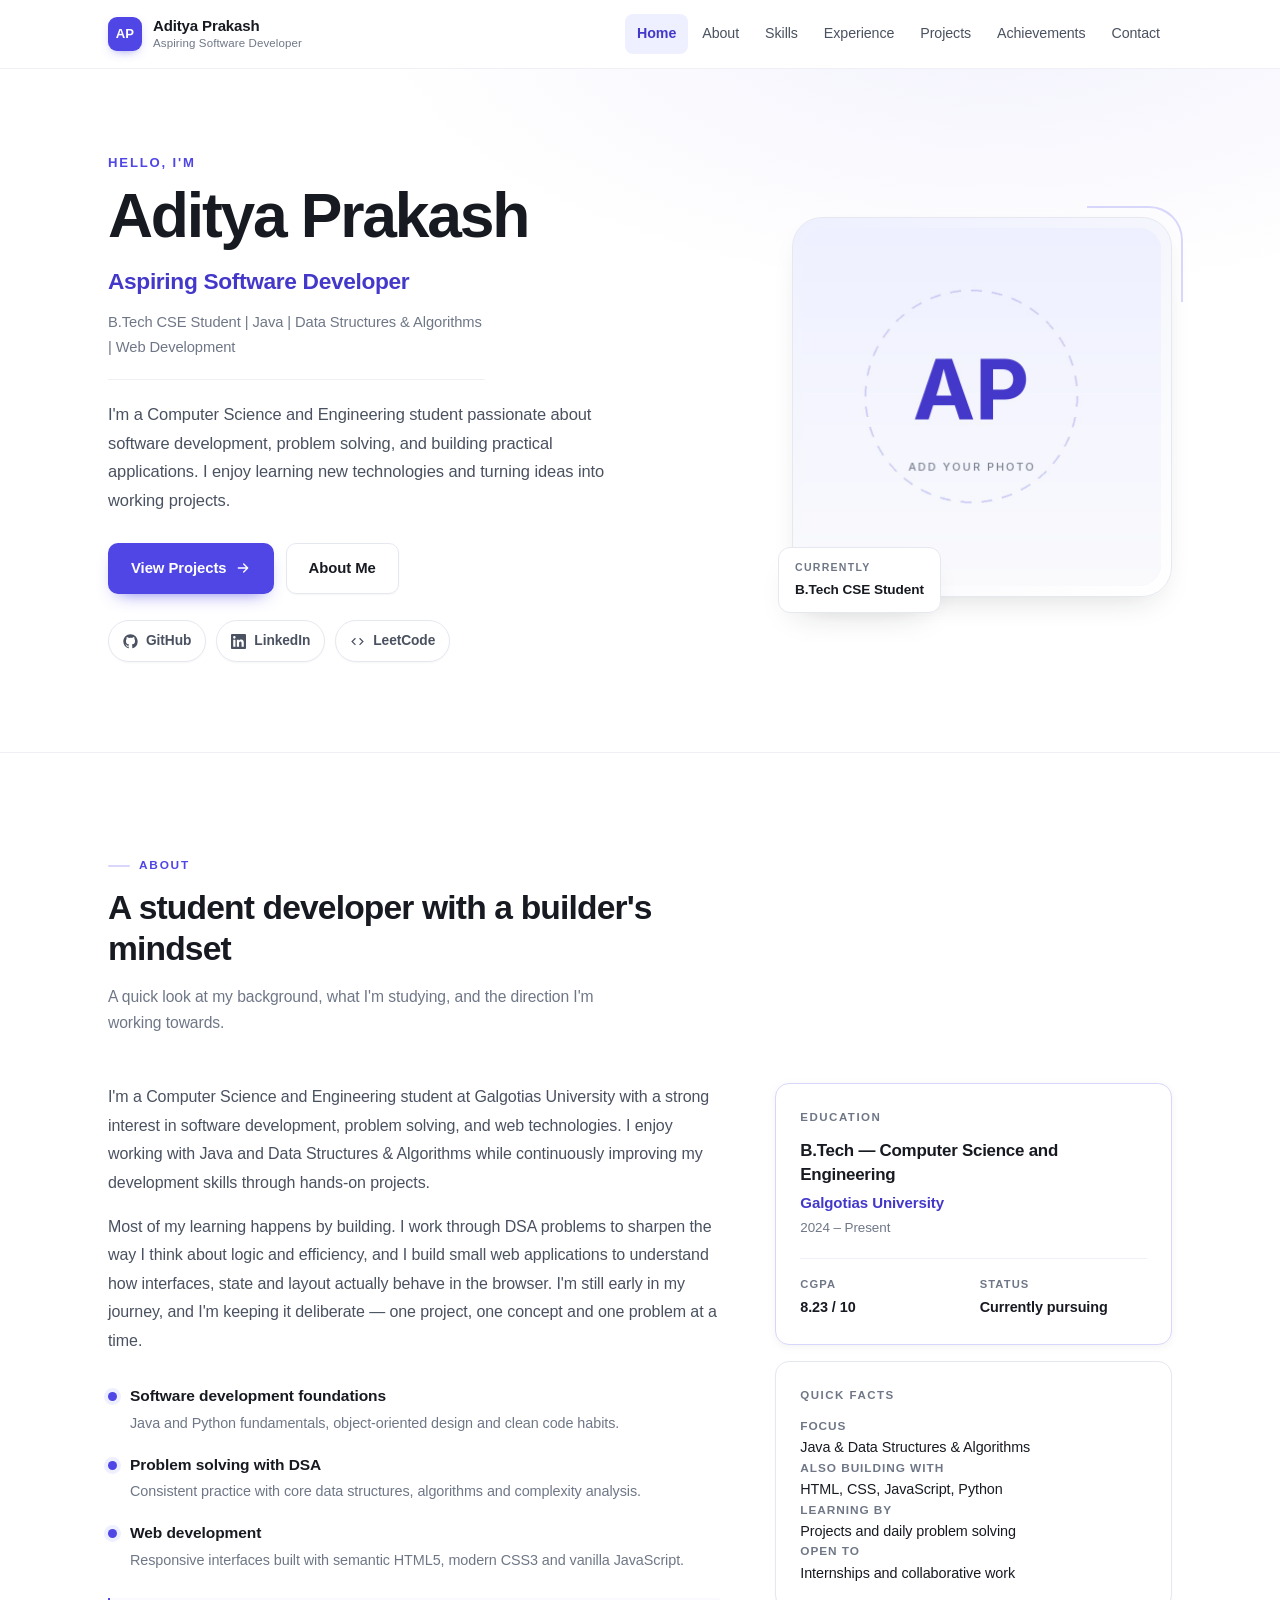
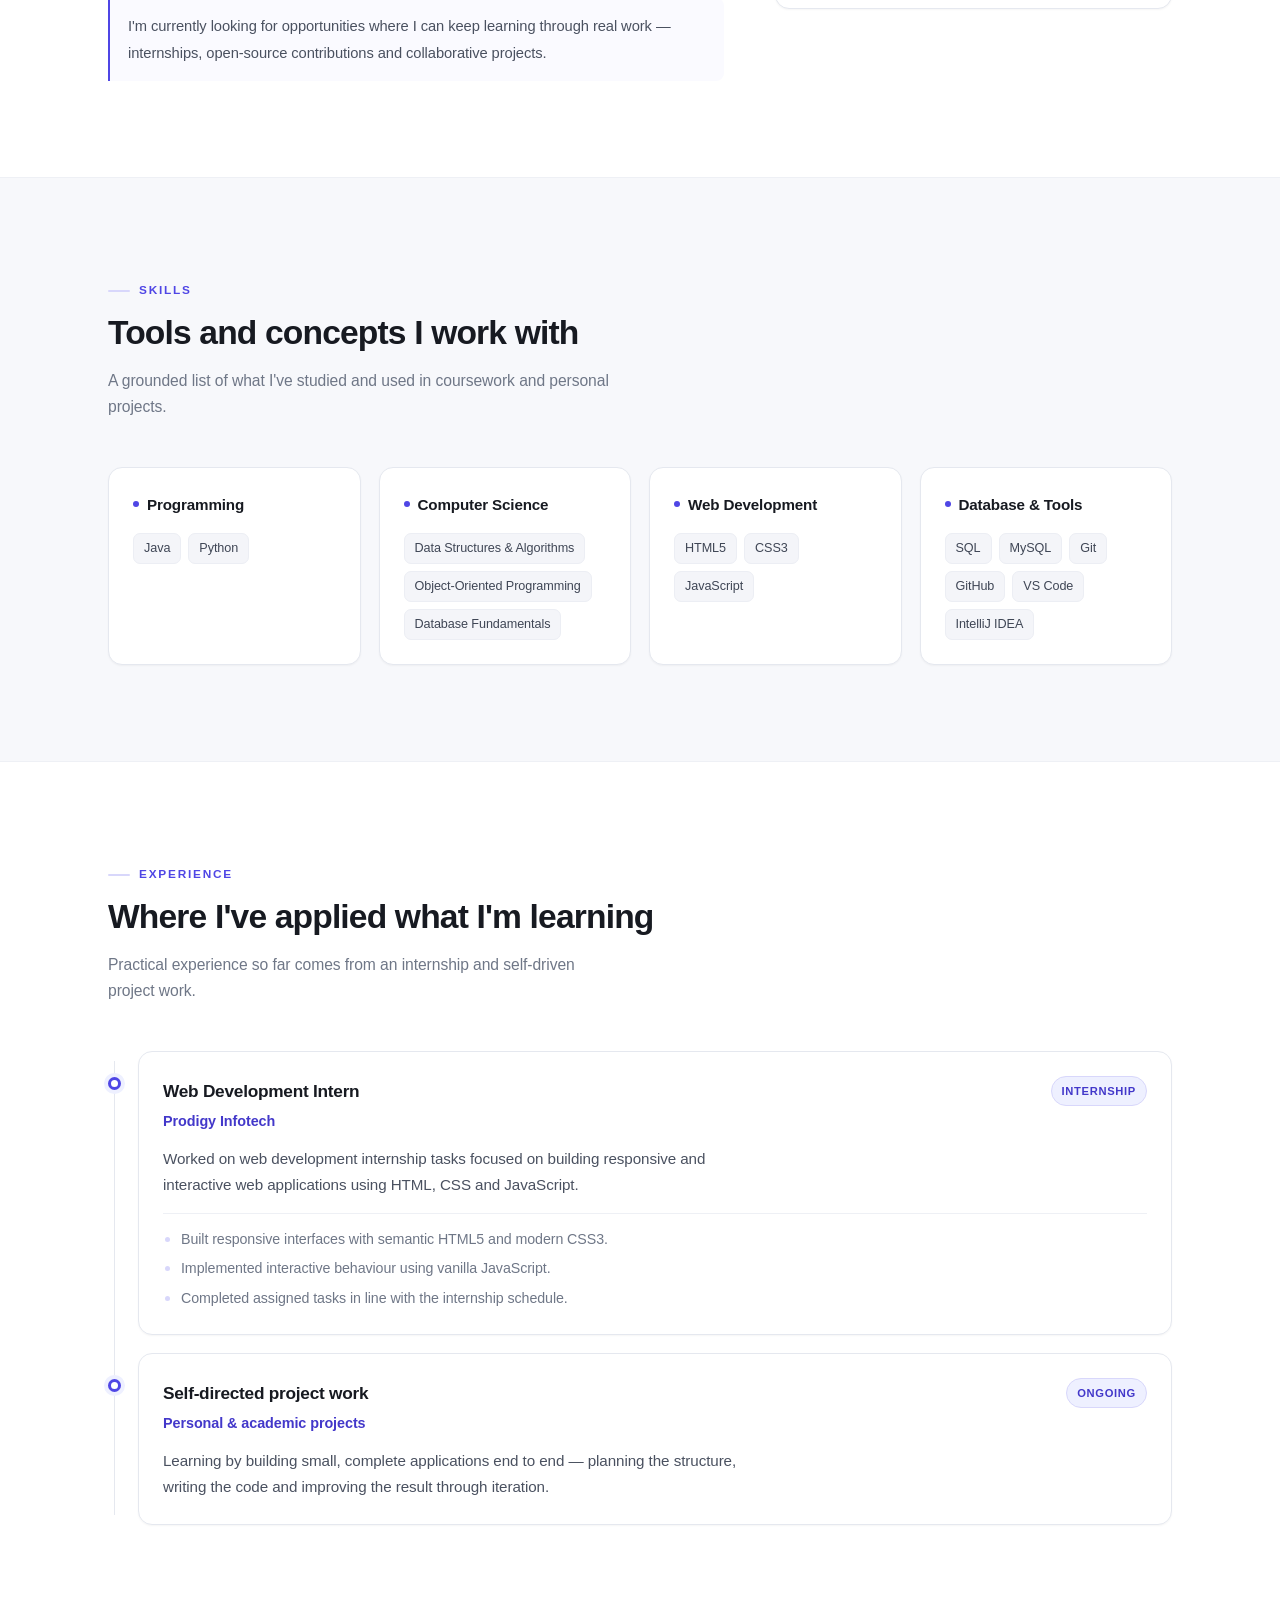
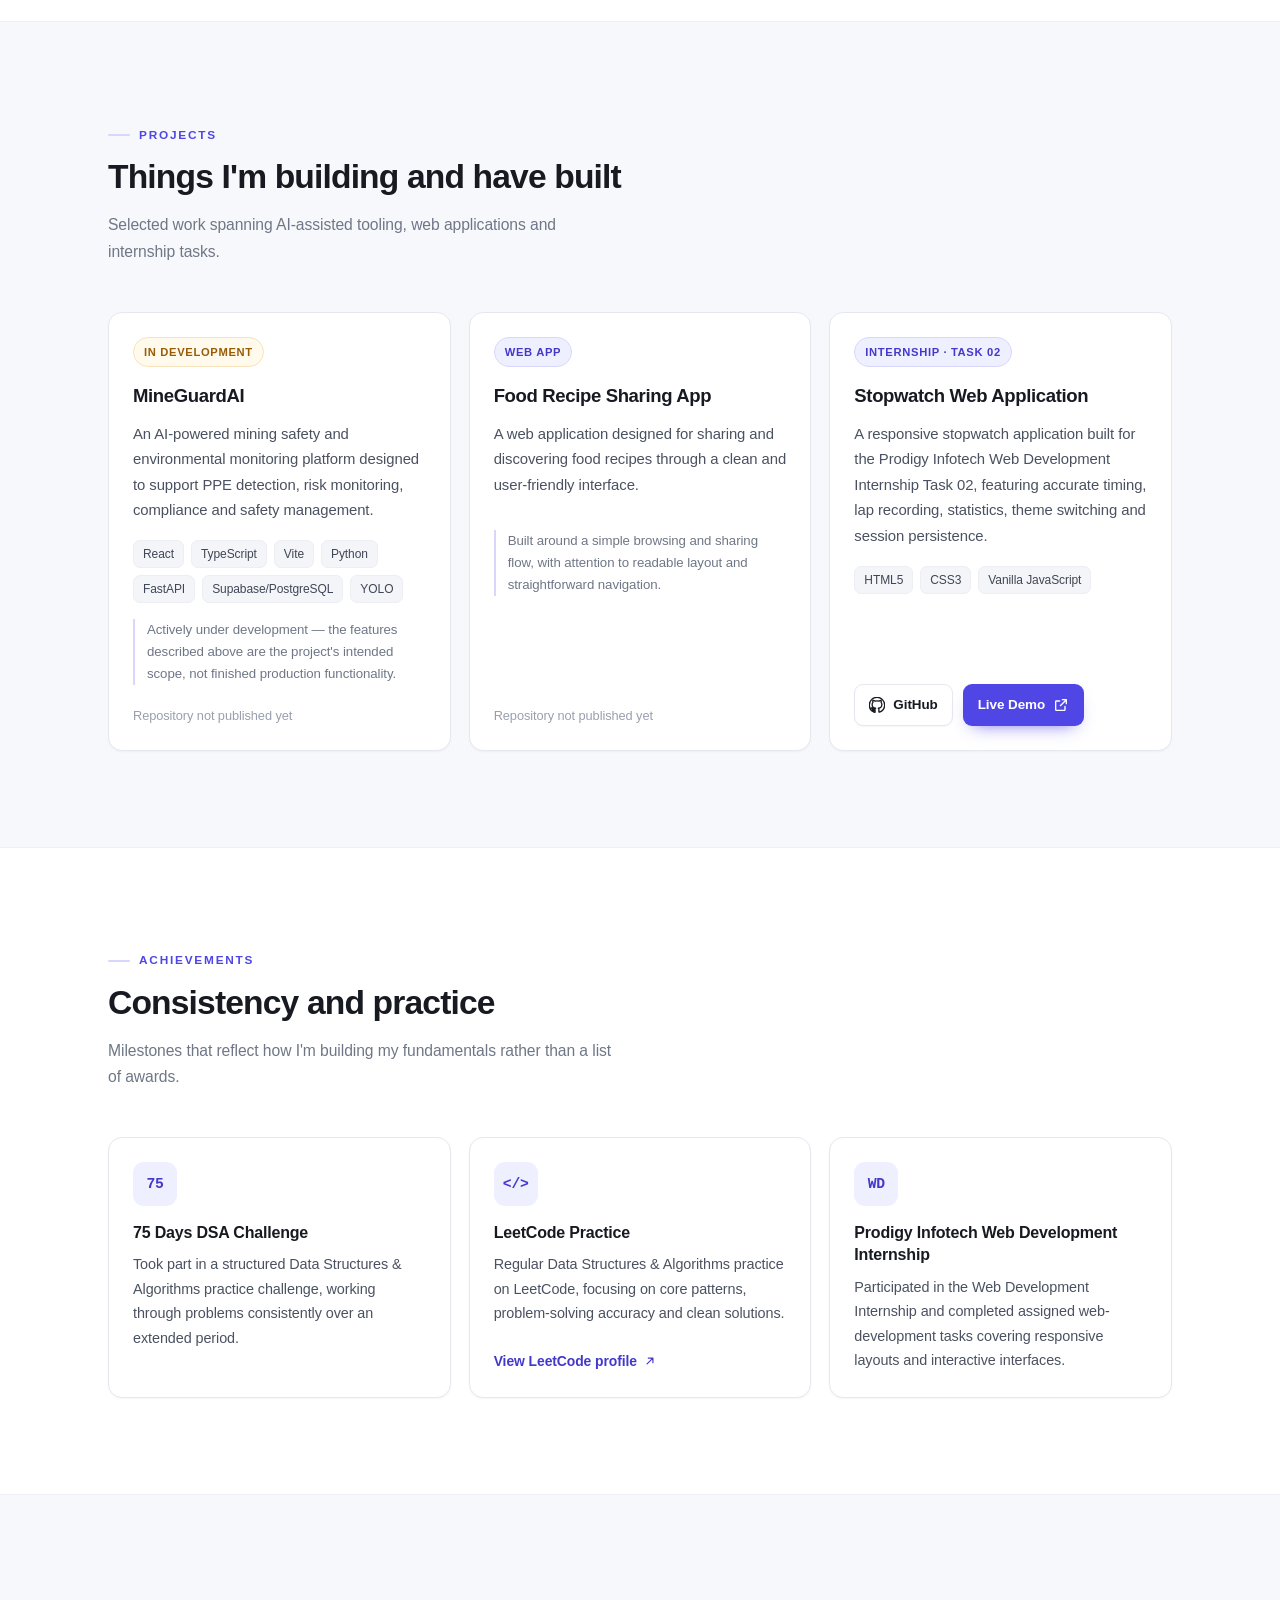
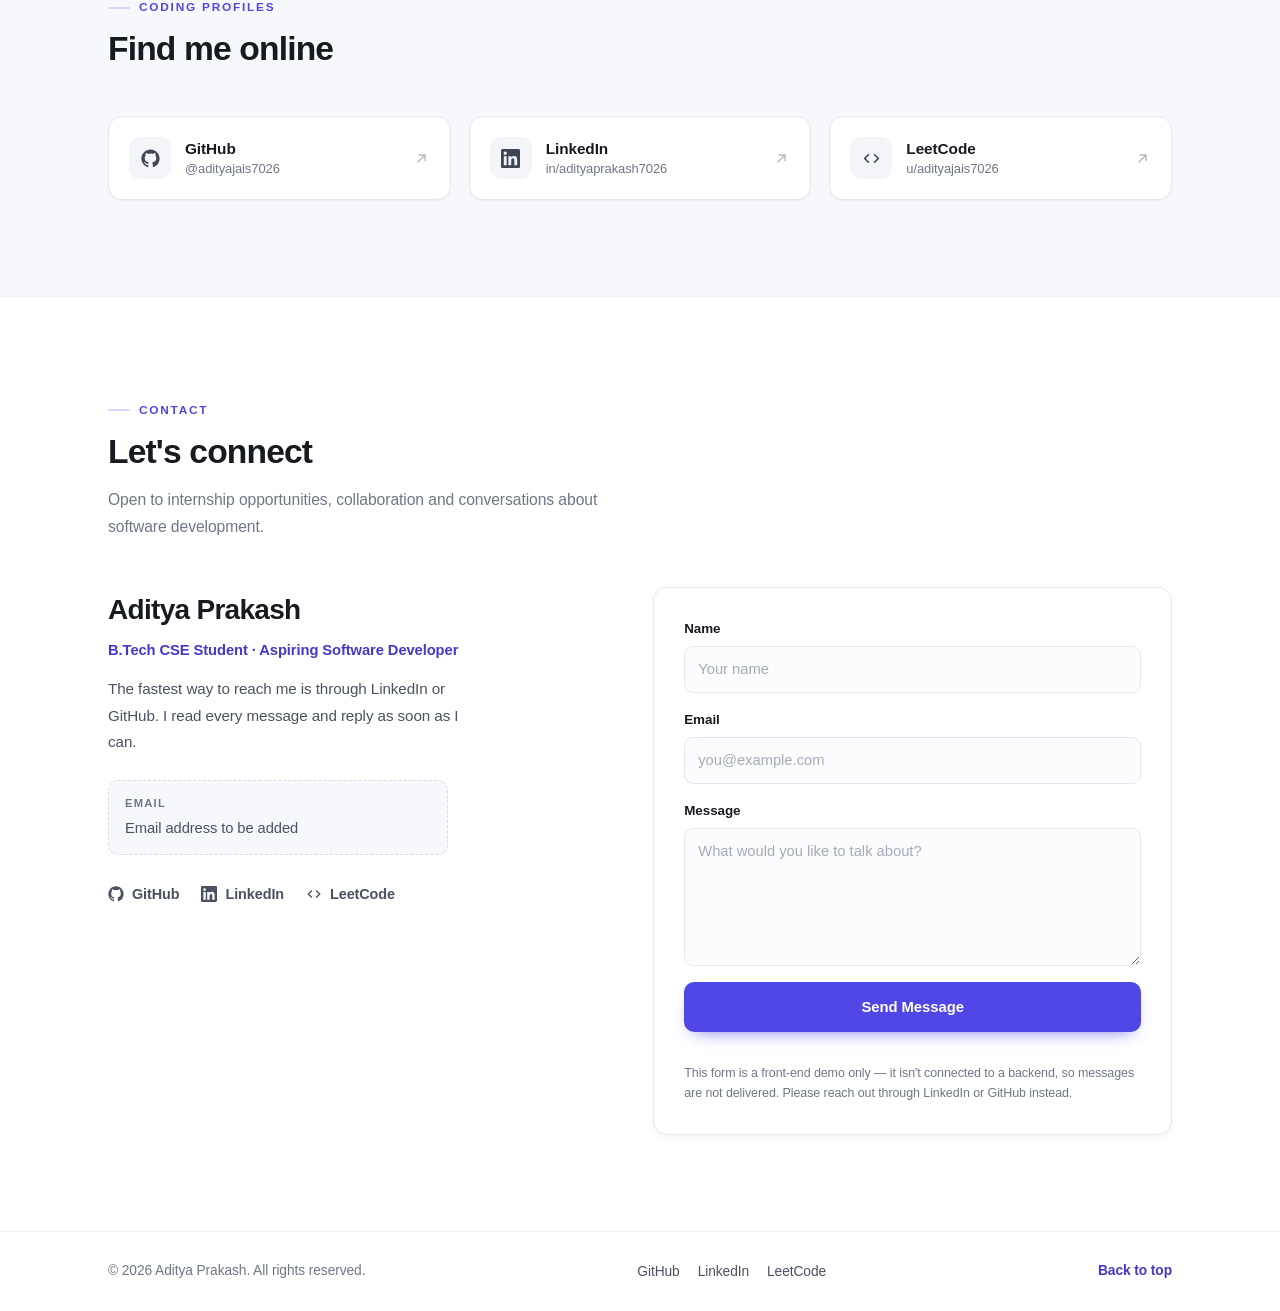
==== index.html @ 7a0d376e "feat: build personal portfolio website Complete Task 04 deliverable: a responsive single-page portfo" ====
<!DOCTYPE html>
<html lang="en">
<head>
  <meta charset="UTF-8" />
  <meta name="viewport" content="width=device-width, initial-scale=1.0" />
  <title>Aditya Prakash | Aspiring Software Developer</title>
  <meta
    name="description"
    content="Personal portfolio of Aditya Prakash, a B.Tech Computer Science student and aspiring software developer focused on Java, DSA, web development and practical software projects."
  />
  <meta name="author" content="Aditya Prakash" />
  <meta name="theme-color" content="#ffffff" />
  <link rel="canonical" href="https://adityajais7026.github.io/PRODIGY_WD_04/" />

  <!-- Open Graph -->
  <meta property="og:type" content="website" />
  <meta property="og:title" content="Aditya Prakash | Aspiring Software Developer" />
  <meta
    property="og:description"
    content="Personal portfolio of Aditya Prakash, a B.Tech Computer Science student and aspiring software developer focused on Java, DSA, web development and practical software projects."
  />
  <meta property="og:url" content="https://adityajais7026.github.io/PRODIGY_WD_04/" />
  <meta property="og:image" content="https://adityajais7026.github.io/PRODIGY_WD_04/assets/profile.jpg" />
  <meta property="og:site_name" content="Aditya Prakash — Portfolio" />
  <meta name="twitter:card" content="summary" />
  <meta name="twitter:title" content="Aditya Prakash | Aspiring Software Developer" />
  <meta
    name="twitter:description"
    content="B.Tech Computer Science student and aspiring software developer focused on Java, DSA and web development."
  />

  <link
    rel="icon"
    href="data:image/svg+xml,%3Csvg xmlns='http://www.w3.org/2000/svg' viewBox='0 0 64 64'%3E%3Crect width='64' height='64' rx='14' fill='%234f46e5'/%3E%3Ctext x='32' y='43' font-family='Helvetica,Arial,sans-serif' font-size='28' font-weight='700' fill='%23ffffff' text-anchor='middle'%3EAP%3C/text%3E%3C/svg%3E"
  />
  <link rel="stylesheet" href="style.css" />
</head>
<body>
  <a class="skip-link" href="#main">Skip to main content</a>

  <header class="site-header" id="site-header">
    <div class="container nav-wrap">
      <a class="brand" href="#home" aria-label="Aditya Prakash — home">
        <span class="brand-mark" aria-hidden="true">AP</span>
        <span class="brand-text">
          <span class="brand-name">Aditya Prakash</span>
          <span class="brand-role">Aspiring Software Developer</span>
        </span>
      </a>

      <button
        class="nav-toggle"
        id="nav-toggle"
        type="button"
        aria-expanded="false"
        aria-controls="primary-navigation"
        aria-label="Open navigation menu"
      >
        <span class="nav-toggle-bars" aria-hidden="true">
          <span></span>
          <span></span>
          <span></span>
        </span>
      </button>

      <nav class="nav" id="primary-navigation" aria-label="Primary">
        <ul class="nav-list">
          <li><a class="nav-link" href="#home">Home</a></li>
          <li><a class="nav-link" href="#about">About</a></li>
          <li><a class="nav-link" href="#skills">Skills</a></li>
          <li><a class="nav-link" href="#experience">Experience</a></li>
          <li><a class="nav-link" href="#projects">Projects</a></li>
          <li><a class="nav-link" href="#achievements">Achievements</a></li>
          <li><a class="nav-link" href="#contact">Contact</a></li>
        </ul>
      </nav>
    </div>
  </header>

  <main id="main" tabindex="-1">
    <!-- ============================ HERO ============================ -->
    <section class="hero" id="home" aria-labelledby="hero-title">
      <div class="container hero-grid">
        <div class="hero-content">
          <p class="eyebrow">Hello, I'm</p>
          <h1 id="hero-title" class="hero-name">Aditya Prakash</h1>
          <p class="hero-headline">Aspiring Software Developer</p>
          <p class="hero-meta">B.Tech CSE Student | Java | Data Structures &amp; Algorithms | Web Development</p>
          <p class="hero-intro">
            I'm a Computer Science and Engineering student passionate about software development,
            problem solving, and building practical applications. I enjoy learning new technologies
            and turning ideas into working projects.
          </p>

          <div class="hero-actions">
            <a class="btn btn-primary" href="#projects">
              View Projects
              <svg class="btn-icon" viewBox="0 0 24 24" aria-hidden="true" focusable="false">
                <path d="M5 12h14M13 6l6 6-6 6" />
              </svg>
            </a>
            <a class="btn btn-ghost" href="#about">About Me</a>
          </div>

          <ul class="social-pills" aria-label="Coding profiles">
            <li>
              <a
                class="social-pill"
                href="https://github.com/adityajais7026"
                target="_blank"
                rel="noopener noreferrer"
              >
                <svg viewBox="0 0 24 24" aria-hidden="true" focusable="false">
                  <path
                    d="M12 .5C5.73.5.5 5.73.5 12c0 5.08 3.29 9.39 7.86 10.91.58.11.79-.25.79-.55v-2.17c-3.2.7-3.88-1.54-3.88-1.54-.52-1.33-1.28-1.68-1.28-1.68-1.05-.72.08-.7.08-.7 1.16.08 1.77 1.19 1.77 1.19 1.03 1.77 2.7 1.26 3.36.96.1-.75.4-1.26.73-1.55-2.55-.29-5.23-1.28-5.23-5.7 0-1.26.45-2.29 1.19-3.1-.12-.29-.52-1.46.11-3.05 0 0 .96-.31 3.14 1.18a10.9 10.9 0 0 1 2.86-.38c.97 0 1.95.13 2.86.38 2.18-1.49 3.14-1.18 3.14-1.18.63 1.59.23 2.76.11 3.05.74.81 1.19 1.84 1.19 3.1 0 4.43-2.69 5.41-5.25 5.69.41.36.78 1.06.78 2.14v3.17c0 .3.21.67.8.55A11.51 11.51 0 0 0 23.5 12C23.5 5.73 18.27.5 12 .5z"
                  />
                </svg>
                <span>GitHub</span>
              </a>
            </li>
            <li>
              <a
                class="social-pill"
                href="https://www.linkedin.com/in/adityaprakash7026/"
                target="_blank"
                rel="noopener noreferrer"
              >
                <svg viewBox="0 0 24 24" aria-hidden="true" focusable="false">
                  <path
                    d="M20.45 20.45h-3.56v-5.57c0-1.33-.02-3.04-1.85-3.04-1.85 0-2.13 1.45-2.13 2.94v5.67H9.35V9h3.42v1.56h.05c.48-.9 1.64-1.85 3.37-1.85 3.6 0 4.27 2.37 4.27 5.45v6.29ZM5.34 7.43a2.06 2.06 0 1 1 0-4.12 2.06 2.06 0 0 1 0 4.12ZM7.12 20.45H3.55V9h3.57v11.45ZM22.22 0H1.77C.79 0 0 .77 0 1.72v20.56C0 23.23.79 24 1.77 24h20.45c.98 0 1.78-.77 1.78-1.72V1.72C24 .77 23.2 0 22.22 0Z"
                  />
                </svg>
                <span>LinkedIn</span>
              </a>
            </li>
            <li>
              <a
                class="social-pill"
                href="https://leetcode.com/u/adityajais7026/"
                target="_blank"
                rel="noopener noreferrer"
              >
                <svg viewBox="0 0 24 24" aria-hidden="true" focusable="false">
                  <path d="M9.4 16.6 4.8 12l4.6-4.6L8 6l-6 6 6 6 1.4-1.4Zm5.2 0 4.6-4.6-4.6-4.6L16 6l6 6-6 6-1.4-1.4Z" />
                </svg>
                <span>LeetCode</span>
              </a>
            </li>
          </ul>
        </div>

        <div class="hero-visual">
          <div class="portrait-frame">
            <div class="portrait">
              <img
                src="assets/profile.jpg"
                alt="Portrait of Aditya Prakash"
                width="560"
                height="560"
                fetchpriority="high"
              />
              <div class="portrait-fallback" aria-hidden="true">AP</div>
            </div>
          </div>
          <div class="hero-badge">
            <span class="hero-badge-label">Currently</span>
            <span class="hero-badge-value">B.Tech CSE Student</span>
          </div>
        </div>
      </div>
    </section>

    <!-- ============================ ABOUT ============================ -->
    <section class="section" id="about" aria-labelledby="about-title">
      <div class="container">
        <div class="section-head" data-reveal>
          <p class="section-label">About</p>
          <h2 class="section-title" id="about-title">A student developer with a builder's mindset</h2>
          <p class="section-lead">
            A quick look at my background, what I'm studying, and the direction I'm working towards.
          </p>
        </div>

        <div class="about-grid">
          <div class="about-copy" data-reveal>
            <p>
              I'm a Computer Science and Engineering student at Galgotias University with a strong
              interest in software development, problem solving, and web technologies. I enjoy working
              with Java and Data Structures &amp; Algorithms while continuously improving my development
              skills through hands-on projects.
            </p>
            <p>
              Most of my learning happens by building. I work through DSA problems to sharpen the way I
              think about logic and efficiency, and I build small web applications to understand how
              interfaces, state and layout actually behave in the browser. I'm still early in my
              journey, and I'm keeping it deliberate — one project, one concept and one problem at a time.
            </p>

            <ul class="about-points">
              <li>
                <span class="point-dot" aria-hidden="true"></span>
                <div>
                  <h3>Software development foundations</h3>
                  <p>Java and Python fundamentals, object-oriented design and clean code habits.</p>
                </div>
              </li>
              <li>
                <span class="point-dot" aria-hidden="true"></span>
                <div>
                  <h3>Problem solving with DSA</h3>
                  <p>Consistent practice with core data structures, algorithms and complexity analysis.</p>
                </div>
              </li>
              <li>
                <span class="point-dot" aria-hidden="true"></span>
                <div>
                  <h3>Web development</h3>
                  <p>Responsive interfaces built with semantic HTML5, modern CSS3 and vanilla JavaScript.</p>
                </div>
              </li>
            </ul>

            <p class="about-note">
              I'm currently looking for opportunities where I can keep learning through real work — internships,
              open-source contributions and collaborative projects.
            </p>
          </div>

          <aside class="about-side" data-reveal aria-label="Education and quick facts">
            <div class="card education-card">
              <p class="card-label">Education</p>
              <h3 class="card-title">B.Tech — Computer Science and Engineering</h3>
              <p class="edu-school">Galgotias University</p>
              <p class="edu-dates">2024 – Present</p>
              <div class="edu-meta">
                <div>
                  <span class="meta-label">CGPA</span>
                  <span class="meta-value">8.23 / 10</span>
                </div>
                <div>
                  <span class="meta-label">Status</span>
                  <span class="meta-value">Currently pursuing</span>
                </div>
              </div>
            </div>

            <div class="card facts-card">
              <p class="card-label">Quick facts</p>
              <dl class="facts">
                <div>
                  <dt>Focus</dt>
                  <dd>Java &amp; Data Structures &amp; Algorithms</dd>
                </div>
                <div>
                  <dt>Also building with</dt>
                  <dd>HTML, CSS, JavaScript, Python</dd>
                </div>
                <div>
                  <dt>Learning by</dt>
                  <dd>Projects and daily problem solving</dd>
                </div>
                <div>
                  <dt>Open to</dt>
                  <dd>Internships and collaborative work</dd>
                </div>
              </dl>
            </div>
          </aside>
        </div>
      </div>
    </section>

    <!-- ============================ SKILLS ============================ -->
    <section class="section section-alt" id="skills" aria-labelledby="skills-title">
      <div class="container">
        <div class="section-head" data-reveal>
          <p class="section-label">Skills</p>
          <h2 class="section-title" id="skills-title">Tools and concepts I work with</h2>
          <p class="section-lead">
            A grounded list of what I've studied and used in coursework and personal projects.
          </p>
        </div>

        <div class="grid grid-4">
          <article class="card skill-card" data-reveal>
            <h3 class="skill-title">Programming</h3>
            <ul class="chip-list">
              <li class="chip">Java</li>
              <li class="chip">Python</li>
            </ul>
          </article>

          <article class="card skill-card" data-reveal>
            <h3 class="skill-title">Computer Science</h3>
            <ul class="chip-list">
              <li class="chip">Data Structures &amp; Algorithms</li>
              <li class="chip">Object-Oriented Programming</li>
              <li class="chip">Database Fundamentals</li>
            </ul>
          </article>

          <article class="card skill-card" data-reveal>
            <h3 class="skill-title">Web Development</h3>
            <ul class="chip-list">
              <li class="chip">HTML5</li>
              <li class="chip">CSS3</li>
              <li class="chip">JavaScript</li>
            </ul>
          </article>

          <article class="card skill-card" data-reveal>
            <h3 class="skill-title">Database &amp; Tools</h3>
            <ul class="chip-list">
              <li class="chip">SQL</li>
              <li class="chip">MySQL</li>
              <li class="chip">Git</li>
              <li class="chip">GitHub</li>
              <li class="chip">VS Code</li>
              <li class="chip">IntelliJ IDEA</li>
            </ul>
          </article>
        </div>
      </div>
    </section>

    <!-- ============================ EXPERIENCE ============================ -->
    <section class="section" id="experience" aria-labelledby="experience-title">
      <div class="container">
        <div class="section-head" data-reveal>
          <p class="section-label">Experience</p>
          <h2 class="section-title" id="experience-title">Where I've applied what I'm learning</h2>
          <p class="section-lead">
            Practical experience so far comes from an internship and self-driven project work.
          </p>
        </div>

        <ol class="timeline">
          <li class="timeline-item" data-reveal>
            <span class="timeline-marker" aria-hidden="true"></span>
            <div class="card timeline-card">
              <div class="timeline-top">
                <h3 class="timeline-role">Web Development Intern</h3>
                <span class="pill pill-soft">Internship</span>
              </div>
              <p class="timeline-org">Prodigy Infotech</p>
              <p class="timeline-desc">
                Worked on web development internship tasks focused on building responsive and
                interactive web applications using HTML, CSS and JavaScript.
              </p>
              <ul class="timeline-list">
                <li>Built responsive interfaces with semantic HTML5 and modern CSS3.</li>
                <li>Implemented interactive behaviour using vanilla JavaScript.</li>
                <li>Completed assigned tasks in line with the internship schedule.</li>
              </ul>
            </div>
          </li>

          <li class="timeline-item" data-reveal>
            <span class="timeline-marker" aria-hidden="true"></span>
            <div class="card timeline-card">
              <div class="timeline-top">
                <h3 class="timeline-role">Self-directed project work</h3>
                <span class="pill pill-soft">Ongoing</span>
              </div>
              <p class="timeline-org">Personal &amp; academic projects</p>
              <p class="timeline-desc">
                Learning by building small, complete applications end to end — planning the structure,
                writing the code and improving the result through iteration.
              </p>
            </div>
          </li>
        </ol>
      </div>
    </section>

    <!-- ============================ PROJECTS ============================ -->
    <section class="section section-alt" id="projects" aria-labelledby="projects-title">
      <div class="container">
        <div class="section-head" data-reveal>
          <p class="section-label">Projects</p>
          <h2 class="section-title" id="projects-title">Things I'm building and have built</h2>
          <p class="section-lead">
            Selected work spanning AI-assisted tooling, web applications and internship tasks.
          </p>
        </div>

        <div class="grid grid-3 project-grid">
          <article class="card project-card" data-reveal>
            <div class="project-top">
              <span class="pill pill-status">In development</span>
            </div>
            <h3 class="project-title">MineGuardAI</h3>
            <p class="project-desc">
              An AI-powered mining safety and environmental monitoring platform designed to support
              PPE detection, risk monitoring, compliance and safety management.
            </p>
            <ul class="chip-list chip-list-sm" aria-label="Technologies">
              <li class="chip">React</li>
              <li class="chip">TypeScript</li>
              <li class="chip">Vite</li>
              <li class="chip">Python</li>
              <li class="chip">FastAPI</li>
              <li class="chip">Supabase/PostgreSQL</li>
              <li class="chip">YOLO</li>
            </ul>
            <p class="project-note">
              Actively under development — the features described above are the project's intended
              scope, not finished production functionality.
            </p>
            <div class="project-actions">
              <span class="link-muted">Repository not published yet</span>
            </div>
          </article>

          <article class="card project-card" data-reveal>
            <div class="project-top">
              <span class="pill pill-soft">Web app</span>
            </div>
            <h3 class="project-title">Food Recipe Sharing App</h3>
            <p class="project-desc">
              A web application designed for sharing and discovering food recipes through a clean and
              user-friendly interface.
            </p>
            <p class="project-note">
              Built around a simple browsing and sharing flow, with attention to readable layout and
              straightforward navigation.
            </p>
            <div class="project-actions">
              <span class="link-muted">Repository not published yet</span>
            </div>
          </article>

          <article class="card project-card" data-reveal>
            <div class="project-top">
              <span class="pill pill-soft">Internship · Task 02</span>
            </div>
            <h3 class="project-title">Stopwatch Web Application</h3>
            <p class="project-desc">
              A responsive stopwatch application built for the Prodigy Infotech Web Development
              Internship Task 02, featuring accurate timing, lap recording, statistics, theme
              switching and session persistence.
            </p>
            <ul class="chip-list chip-list-sm" aria-label="Technologies">
              <li class="chip">HTML5</li>
              <li class="chip">CSS3</li>
              <li class="chip">Vanilla JavaScript</li>
            </ul>
            <div class="project-actions">
              <a
                class="btn btn-small btn-ghost"
                href="https://github.com/adityajais7026/PRODIGY_WD_02"
                target="_blank"
                rel="noopener noreferrer"
              >
                <svg viewBox="0 0 24 24" aria-hidden="true" focusable="false">
                  <path
                    d="M12 .5C5.73.5.5 5.73.5 12c0 5.08 3.29 9.39 7.86 10.91.58.11.79-.25.79-.55v-2.17c-3.2.7-3.88-1.54-3.88-1.54-.52-1.33-1.28-1.68-1.28-1.68-1.05-.72.08-.7.08-.7 1.16.08 1.77 1.19 1.77 1.19 1.03 1.77 2.7 1.26 3.36.96.1-.75.4-1.26.73-1.55-2.55-.29-5.23-1.28-5.23-5.7 0-1.26.45-2.29 1.19-3.1-.12-.29-.52-1.46.11-3.05 0 0 .96-.31 3.14 1.18a10.9 10.9 0 0 1 2.86-.38c.97 0 1.95.13 2.86.38 2.18-1.49 3.14-1.18 3.14-1.18.63 1.59.23 2.76.11 3.05.74.81 1.19 1.84 1.19 3.1 0 4.43-2.69 5.41-5.25 5.69.41.36.78 1.06.78 2.14v3.17c0 .3.21.67.8.55A11.51 11.51 0 0 0 23.5 12C23.5 5.73 18.27.5 12 .5z"
                  />
                </svg>
                GitHub
              </a>
              <a
                class="btn btn-small btn-primary"
                href="https://adityajais7026.github.io/PRODIGY_WD_02/"
                target="_blank"
                rel="noopener noreferrer"
              >
                Live Demo
                <svg class="btn-icon" viewBox="0 0 24 24" aria-hidden="true" focusable="false">
                  <path d="M14 4h6v6M20 4l-9 9M18 14v5a1 1 0 0 1-1 1H5a1 1 0 0 1-1-1V7a1 1 0 0 1 1-1h5" />
                </svg>
              </a>
            </div>
          </article>
        </div>
      </div>
    </section>

    <!-- ============================ ACHIEVEMENTS ============================ -->
    <section class="section" id="achievements" aria-labelledby="achievements-title">
      <div class="container">
        <div class="section-head" data-reveal>
          <p class="section-label">Achievements</p>
          <h2 class="section-title" id="achievements-title">Consistency and practice</h2>
          <p class="section-lead">
            Milestones that reflect how I'm building my fundamentals rather than a list of awards.
          </p>
        </div>

        <div class="grid grid-3">
          <article class="card achievement-card" data-reveal>
            <span class="achievement-mark" aria-hidden="true">75</span>
            <h3 class="achievement-title">75 Days DSA Challenge</h3>
            <p class="achievement-desc">
              Took part in a structured Data Structures &amp; Algorithms practice challenge, working
              through problems consistently over an extended period.
            </p>
          </article>

          <article class="card achievement-card" data-reveal>
            <span class="achievement-mark" aria-hidden="true">&lt;/&gt;</span>
            <h3 class="achievement-title">LeetCode Practice</h3>
            <p class="achievement-desc">
              Regular Data Structures &amp; Algorithms practice on LeetCode, focusing on core patterns,
              problem-solving accuracy and clean solutions.
            </p>
            <a
              class="text-link"
              href="https://leetcode.com/u/adityajais7026/"
              target="_blank"
              rel="noopener noreferrer"
            >
              View LeetCode profile
              <svg viewBox="0 0 24 24" aria-hidden="true" focusable="false">
                <path d="M7 17 17 7M9 7h8v8" />
              </svg>
            </a>
          </article>

          <article class="card achievement-card" data-reveal>
            <span class="achievement-mark" aria-hidden="true">WD</span>
            <h3 class="achievement-title">Prodigy Infotech Web Development Internship</h3>
            <p class="achievement-desc">
              Participated in the Web Development Internship and completed assigned web-development
              tasks covering responsive layouts and interactive interfaces.
            </p>
          </article>
        </div>
      </div>
    </section>

    <!-- ============================ CODING PROFILES ============================ -->
    <section class="section section-alt" id="profiles" aria-labelledby="profiles-title">
      <div class="container">
        <div class="section-head" data-reveal>
          <p class="section-label">Coding profiles</p>
          <h2 class="section-title" id="profiles-title">Find me online</h2>
        </div>

        <div class="grid grid-3">
          <a
            class="card profile-card"
            href="https://github.com/adityajais7026"
            target="_blank"
            rel="noopener noreferrer"
            data-reveal
          >
            <span class="profile-icon" aria-hidden="true">
              <svg viewBox="0 0 24 24" focusable="false">
                <path
                  d="M12 .5C5.73.5.5 5.73.5 12c0 5.08 3.29 9.39 7.86 10.91.58.11.79-.25.79-.55v-2.17c-3.2.7-3.88-1.54-3.88-1.54-.52-1.33-1.28-1.68-1.28-1.68-1.05-.72.08-.7.08-.7 1.16.08 1.77 1.19 1.77 1.19 1.03 1.77 2.7 1.26 3.36.96.1-.75.4-1.26.73-1.55-2.55-.29-5.23-1.28-5.23-5.7 0-1.26.45-2.29 1.19-3.1-.12-.29-.52-1.46.11-3.05 0 0 .96-.31 3.14 1.18a10.9 10.9 0 0 1 2.86-.38c.97 0 1.95.13 2.86.38 2.18-1.49 3.14-1.18 3.14-1.18.63 1.59.23 2.76.11 3.05.74.81 1.19 1.84 1.19 3.1 0 4.43-2.69 5.41-5.25 5.69.41.36.78 1.06.78 2.14v3.17c0 .3.21.67.8.55A11.51 11.51 0 0 0 23.5 12C23.5 5.73 18.27.5 12 .5z"
                />
              </svg>
            </span>
            <span class="profile-body">
              <span class="profile-name">GitHub</span>
              <span class="profile-handle">@adityajais7026</span>
            </span>
            <svg class="profile-arrow" viewBox="0 0 24 24" aria-hidden="true" focusable="false">
              <path d="M7 17 17 7M9 7h8v8" />
            </svg>
          </a>

          <a
            class="card profile-card"
            href="https://www.linkedin.com/in/adityaprakash7026/"
            target="_blank"
            rel="noopener noreferrer"
            data-reveal
          >
            <span class="profile-icon" aria-hidden="true">
              <svg viewBox="0 0 24 24" focusable="false">
                <path
                  d="M20.45 20.45h-3.56v-5.57c0-1.33-.02-3.04-1.85-3.04-1.85 0-2.13 1.45-2.13 2.94v5.67H9.35V9h3.42v1.56h.05c.48-.9 1.64-1.85 3.37-1.85 3.6 0 4.27 2.37 4.27 5.45v6.29ZM5.34 7.43a2.06 2.06 0 1 1 0-4.12 2.06 2.06 0 0 1 0 4.12ZM7.12 20.45H3.55V9h3.57v11.45ZM22.22 0H1.77C.79 0 0 .77 0 1.72v20.56C0 23.23.79 24 1.77 24h20.45c.98 0 1.78-.77 1.78-1.72V1.72C24 .77 23.2 0 22.22 0Z"
                />
              </svg>
            </span>
            <span class="profile-body">
              <span class="profile-name">LinkedIn</span>
              <span class="profile-handle">in/adityaprakash7026</span>
            </span>
            <svg class="profile-arrow" viewBox="0 0 24 24" aria-hidden="true" focusable="false">
              <path d="M7 17 17 7M9 7h8v8" />
            </svg>
          </a>

          <a
            class="card profile-card"
            href="https://leetcode.com/u/adityajais7026/"
            target="_blank"
            rel="noopener noreferrer"
            data-reveal
          >
            <span class="profile-icon" aria-hidden="true">
              <svg viewBox="0 0 24 24" focusable="false">
                <path d="M9.4 16.6 4.8 12l4.6-4.6L8 6l-6 6 6 6 1.4-1.4Zm5.2 0 4.6-4.6-4.6-4.6L16 6l6 6-6 6-1.4-1.4Z" />
              </svg>
            </span>
            <span class="profile-body">
              <span class="profile-name">LeetCode</span>
              <span class="profile-handle">u/adityajais7026</span>
            </span>
            <svg class="profile-arrow" viewBox="0 0 24 24" aria-hidden="true" focusable="false">
              <path d="M7 17 17 7M9 7h8v8" />
            </svg>
          </a>
        </div>
      </div>
    </section>

    <!-- ============================ CONTACT ============================ -->
    <section class="section" id="contact" aria-labelledby="contact-title">
      <div class="container">
        <div class="section-head" data-reveal>
          <p class="section-label">Contact</p>
          <h2 class="section-title" id="contact-title">Let's connect</h2>
          <p class="section-lead">
            Open to internship opportunities, collaboration and conversations about software development.
          </p>
        </div>

        <div class="contact-grid">
          <div class="contact-info" data-reveal>
            <h3 class="contact-name">Aditya Prakash</h3>
            <p class="contact-role">B.Tech CSE Student · Aspiring Software Developer</p>
            <p class="contact-copy">
              The fastest way to reach me is through LinkedIn or GitHub. I read every message and
              reply as soon as I can.
            </p>

            <p class="contact-email">
              <span class="contact-email-label">Email</span>
              <span class="contact-email-value">Email address to be added</span>
            </p>

            <ul class="contact-links">
              <li>
                <a href="https://github.com/adityajais7026" target="_blank" rel="noopener noreferrer">
                  <svg viewBox="0 0 24 24" aria-hidden="true" focusable="false">
                    <path
                      d="M12 .5C5.73.5.5 5.73.5 12c0 5.08 3.29 9.39 7.86 10.91.58.11.79-.25.79-.55v-2.17c-3.2.7-3.88-1.54-3.88-1.54-.52-1.33-1.28-1.68-1.28-1.68-1.05-.72.08-.7.08-.7 1.16.08 1.77 1.19 1.77 1.19 1.03 1.77 2.7 1.26 3.36.96.1-.75.4-1.26.73-1.55-2.55-.29-5.23-1.28-5.23-5.7 0-1.26.45-2.29 1.19-3.1-.12-.29-.52-1.46.11-3.05 0 0 .96-.31 3.14 1.18a10.9 10.9 0 0 1 2.86-.38c.97 0 1.95.13 2.86.38 2.18-1.49 3.14-1.18 3.14-1.18.63 1.59.23 2.76.11 3.05.74.81 1.19 1.84 1.19 3.1 0 4.43-2.69 5.41-5.25 5.69.41.36.78 1.06.78 2.14v3.17c0 .3.21.67.8.55A11.51 11.51 0 0 0 23.5 12C23.5 5.73 18.27.5 12 .5z"
                    />
                  </svg>
                  GitHub
                </a>
              </li>
              <li>
                <a href="https://www.linkedin.com/in/adityaprakash7026/" target="_blank" rel="noopener noreferrer">
                  <svg viewBox="0 0 24 24" aria-hidden="true" focusable="false">
                    <path
                      d="M20.45 20.45h-3.56v-5.57c0-1.33-.02-3.04-1.85-3.04-1.85 0-2.13 1.45-2.13 2.94v5.67H9.35V9h3.42v1.56h.05c.48-.9 1.64-1.85 3.37-1.85 3.6 0 4.27 2.37 4.27 5.45v6.29ZM5.34 7.43a2.06 2.06 0 1 1 0-4.12 2.06 2.06 0 0 1 0 4.12ZM7.12 20.45H3.55V9h3.57v11.45ZM22.22 0H1.77C.79 0 0 .77 0 1.72v20.56C0 23.23.79 24 1.77 24h20.45c.98 0 1.78-.77 1.78-1.72V1.72C24 .77 23.2 0 22.22 0Z"
                    />
                  </svg>
                  LinkedIn
                </a>
              </li>
              <li>
                <a href="https://leetcode.com/u/adityajais7026/" target="_blank" rel="noopener noreferrer">
                  <svg viewBox="0 0 24 24" aria-hidden="true" focusable="false">
                    <path d="M9.4 16.6 4.8 12l4.6-4.6L8 6l-6 6 6 6 1.4-1.4Zm5.2 0 4.6-4.6-4.6-4.6L16 6l6 6-6 6-1.4-1.4Z" />
                  </svg>
                  LeetCode
                </a>
              </li>
            </ul>
          </div>

          <form class="card contact-form" id="contact-form" data-reveal novalidate>
            <div class="field">
              <label for="name">Name</label>
              <input id="name" name="name" type="text" autocomplete="name" placeholder="Your name" required />
            </div>
            <div class="field">
              <label for="email">Email</label>
              <input
                id="email"
                name="email"
                type="email"
                autocomplete="email"
                placeholder="you@example.com"
                required
              />
            </div>
            <div class="field">
              <label for="message">Message</label>
              <textarea id="message" name="message" rows="5" placeholder="What would you like to talk about?" required></textarea>
            </div>
            <button class="btn btn-primary btn-block" type="submit">Send Message</button>
            <p class="form-status" id="form-status" role="status" aria-live="polite"></p>
            <p class="form-note">
              This form is a front-end demo only — it isn't connected to a backend, so messages are not
              delivered. Please reach out through LinkedIn or GitHub instead.
            </p>
          </form>
        </div>
      </div>
    </section>
  </main>

  <footer class="site-footer">
    <div class="container footer-inner">
      <p class="footer-copy">© 2026 Aditya Prakash. All rights reserved.</p>
      <ul class="footer-links" aria-label="Profile links">
        <li>
          <a href="https://github.com/adityajais7026" target="_blank" rel="noopener noreferrer">GitHub</a>
        </li>
        <li>
          <a href="https://www.linkedin.com/in/adityaprakash7026/" target="_blank" rel="noopener noreferrer">LinkedIn</a>
        </li>
        <li>
          <a href="https://leetcode.com/u/adityajais7026/" target="_blank" rel="noopener noreferrer">LeetCode</a>
        </li>
      </ul>
      <a class="footer-top" href="#home">Back to top</a>
    </div>
  </footer>

  <script src="script.js" defer></script>
</body>
</html>
---- style.css ----
/* ==========================================================================
   Aditya Prakash — Personal Portfolio
   Task 04 · Prodigy Infotech Web Development Internship
   Plain CSS3. No frameworks.
   ========================================================================== */

/* ----------------------------- Design tokens ----------------------------- */
:root {
  --bg: #ffffff;
  --bg-alt: #f7f8fb;
  --surface: #ffffff;
  --ink: #171a21;
  --ink-soft: #4a5160;
  --muted: #6f7787;
  --line: #e5e8ef;
  --line-soft: #eef0f5;

  --accent: #4f46e5;
  --accent-dark: #4338ca;
  --accent-soft: #eef0ff;
  --accent-line: #d8d7fb;

  --radius-sm: 8px;
  --radius: 14px;
  --radius-lg: 22px;

  --shadow-xs: 0 1px 2px rgba(23, 26, 33, 0.04);
  --shadow-sm: 0 2px 8px rgba(23, 26, 33, 0.05);
  --shadow-md: 0 14px 34px -18px rgba(23, 26, 33, 0.22);

  --container: 1120px;
  --header-h: 68px;

  --font-sans: -apple-system, BlinkMacSystemFont, "Segoe UI", Roboto, "Helvetica Neue",
    Arial, "Noto Sans", sans-serif;
  --font-mono: ui-monospace, SFMono-Regular, Menlo, Consolas, monospace;
}

/* -------------------------------- Reset --------------------------------- */
*,
*::before,
*::after {
  box-sizing: border-box;
}

html {
  scroll-behavior: smooth;
  scroll-padding-top: calc(var(--header-h) + 16px);
  -webkit-text-size-adjust: 100%;
}

body {
  margin: 0;
  background: var(--bg);
  color: var(--ink);
  font-family: var(--font-sans);
  font-size: 16px;
  line-height: 1.65;
  letter-spacing: -0.005em;
  overflow-x: clip;
  overflow-wrap: break-word;
  -webkit-font-smoothing: antialiased;
}

h1,
h2,
h3,
h4,
p,
ul,
ol,
dl,
dd,
figure {
  margin: 0;
}

ul,
ol {
  padding: 0;
  list-style: none;
}

img {
  max-width: 100%;
  display: block;
}

a {
  color: var(--accent-dark);
  text-decoration: none;
}

svg {
  display: block;
  width: 1em;
  height: 1em;
}

button,
input,
textarea {
  font: inherit;
  color: inherit;
}

:focus-visible {
  outline: 2px solid var(--accent);
  outline-offset: 3px;
  border-radius: 6px;
}

/* ------------------------------- Utilities ------------------------------ */
.container {
  width: 100%;
  max-width: var(--container);
  margin-inline: auto;
  padding-inline: 28px;
}

.skip-link {
  position: absolute;
  left: 16px;
  top: -60px;
  z-index: 200;
  background: var(--ink);
  color: #fff;
  padding: 10px 16px;
  border-radius: var(--radius-sm);
  font-size: 0.9rem;
  font-weight: 600;
  transition: top 0.2s ease;
}

.skip-link:focus {
  top: 12px;
  color: #fff;
}

.sr-only {
  position: absolute;
  width: 1px;
  height: 1px;
  padding: 0;
  margin: -1px;
  overflow: hidden;
  clip: rect(0 0 0 0);
  white-space: nowrap;
  border: 0;
}

/* -------------------------------- Header -------------------------------- */
.site-header {
  position: sticky;
  top: 0;
  z-index: 100;
  background: rgba(255, 255, 255, 0.92);
  backdrop-filter: saturate(180%) blur(10px);
  -webkit-backdrop-filter: saturate(180%) blur(10px);
  border-bottom: 1px solid var(--line-soft);
  transition: box-shadow 0.25s ease, border-color 0.25s ease;
}

.site-header.is-scrolled {
  border-bottom-color: var(--line);
  box-shadow: 0 6px 20px -14px rgba(23, 26, 33, 0.28);
}

.nav-wrap {
  min-height: var(--header-h);
  display: flex;
  align-items: center;
  justify-content: space-between;
  gap: 20px;
}

.brand {
  display: inline-flex;
  align-items: center;
  gap: 11px;
  color: var(--ink);
  border-radius: 10px;
  padding: 4px;
  margin-left: -4px;
}

.brand-mark {
  display: grid;
  place-items: center;
  width: 34px;
  height: 34px;
  border-radius: 9px;
  background: var(--accent);
  color: #fff;
  font-size: 0.82rem;
  font-weight: 700;
  letter-spacing: 0.02em;
  box-shadow: 0 4px 12px -6px rgba(79, 70, 229, 0.8);
}

.brand-text {
  display: flex;
  flex-direction: column;
  line-height: 1.25;
}

.brand-name {
  font-size: 0.94rem;
  font-weight: 650;
  letter-spacing: -0.01em;
}

.brand-role {
  font-size: 0.72rem;
  color: var(--muted);
  letter-spacing: 0.01em;
}

.nav-list {
  display: flex;
  align-items: center;
  gap: 2px;
}

.nav-link {
  display: inline-block;
  padding: 8px 12px;
  border-radius: 8px;
  font-size: 0.89rem;
  font-weight: 500;
  color: var(--ink-soft);
  transition: color 0.18s ease, background-color 0.18s ease;
}

.nav-link:hover {
  color: var(--accent-dark);
  background: var(--accent-soft);
}

.nav-link.is-active {
  color: var(--accent-dark);
  background: var(--accent-soft);
  font-weight: 600;
}

.nav-toggle {
  display: none;
  width: 42px;
  height: 42px;
  border: 1px solid var(--line);
  border-radius: 10px;
  background: var(--surface);
  cursor: pointer;
  padding: 0;
  place-items: center;
  transition: border-color 0.18s ease, background-color 0.18s ease;
}

.nav-toggle:hover {
  border-color: var(--accent-line);
  background: var(--accent-soft);
}

.nav-toggle-bars {
  display: grid;
  gap: 4px;
  width: 18px;
}

.nav-toggle-bars span {
  display: block;
  height: 2px;
  border-radius: 2px;
  background: var(--ink);
  transition: transform 0.25s ease, opacity 0.18s ease;
}

.nav-toggle[aria-expanded="true"] .nav-toggle-bars span:nth-child(1) {
  transform: translateY(6px) rotate(45deg);
}

.nav-toggle[aria-expanded="true"] .nav-toggle-bars span:nth-child(2) {
  opacity: 0;
}

.nav-toggle[aria-expanded="true"] .nav-toggle-bars span:nth-child(3) {
  transform: translateY(-6px) rotate(-45deg);
}

/* --------------------------------- Hero --------------------------------- */
.hero {
  position: relative;
  padding: clamp(48px, 6.5vw, 84px) 0 clamp(56px, 7vw, 92px);
  border-bottom: 1px solid var(--line-soft);
  background:
    radial-gradient(900px 420px at 78% -10%, rgba(79, 70, 229, 0.07), transparent 70%),
    var(--bg);
}

.hero-grid {
  display: grid;
  grid-template-columns: minmax(0, 1.08fr) minmax(0, 0.92fr);
  align-items: center;
  gap: clamp(32px, 5vw, 72px);
}

.eyebrow {
  font-size: 0.82rem;
  font-weight: 650;
  letter-spacing: 0.14em;
  text-transform: uppercase;
  color: var(--accent);
  margin-bottom: 10px;
}

.hero-name {
  font-size: clamp(2.45rem, 5.2vw, 3.9rem);
  line-height: 1.04;
  letter-spacing: -0.035em;
  font-weight: 750;
  margin-bottom: 14px;
}

.hero-headline {
  font-size: clamp(1.12rem, 1.9vw, 1.42rem);
  font-weight: 600;
  color: var(--accent-dark);
  letter-spacing: -0.015em;
  margin-bottom: 10px;
}

.hero-meta {
  font-size: 0.92rem;
  color: var(--muted);
  padding-bottom: 20px;
  margin-bottom: 20px;
  border-bottom: 1px solid var(--line-soft);
  max-width: 46ch;
}

.hero-intro {
  font-size: 1.03rem;
  line-height: 1.75;
  color: var(--ink-soft);
  max-width: 56ch;
  margin-bottom: 28px;
}

.hero-actions {
  display: flex;
  flex-wrap: wrap;
  gap: 12px;
  margin-bottom: 26px;
}

.social-pills {
  display: flex;
  flex-wrap: wrap;
  gap: 10px;
}

.social-pill {
  display: inline-flex;
  align-items: center;
  gap: 8px;
  padding: 9px 14px;
  border: 1px solid var(--line);
  border-radius: 999px;
  background: var(--surface);
  color: var(--ink-soft);
  font-size: 0.86rem;
  font-weight: 550;
  box-shadow: var(--shadow-xs);
  transition: color 0.18s ease, border-color 0.18s ease, background-color 0.18s ease,
    transform 0.18s ease;
}

.social-pill svg {
  width: 15px;
  height: 15px;
  fill: currentColor;
}

.social-pill:hover {
  color: var(--accent-dark);
  border-color: var(--accent-line);
  background: var(--accent-soft);
  transform: translateY(-1px);
}

/* Portrait */
.hero-visual {
  position: relative;
  justify-self: end;
  width: 100%;
  max-width: 380px;
}

.portrait-frame {
  position: relative;
  padding: 10px;
  border-radius: 30px;
  background: linear-gradient(150deg, #eef0ff 0%, #f8f9fc 55%, #ffffff 100%);
  border: 1px solid var(--line);
  box-shadow: var(--shadow-md);
}

.portrait-frame::after {
  content: "";
  position: absolute;
  inset: -12px -12px auto auto;
  width: 96px;
  height: 96px;
  border-top: 2px solid var(--accent-line);
  border-right: 2px solid var(--accent-line);
  border-top-right-radius: 34px;
  pointer-events: none;
}

.portrait {
  position: relative;
  border-radius: 22px;
  overflow: hidden;
  aspect-ratio: 1 / 1;
  background: var(--accent-soft);
}

.portrait img {
  width: 100%;
  height: 100%;
  object-fit: cover;
  object-position: center 30%;
}

.portrait-fallback {
  display: none;
  position: absolute;
  inset: 0;
  place-items: center;
  font-size: 3.4rem;
  font-weight: 700;
  letter-spacing: -0.02em;
  color: var(--accent-dark);
  background: linear-gradient(150deg, #e8e9ff, #f4f5fd);
}

.portrait.is-fallback img {
  display: none;
}

.portrait.is-fallback .portrait-fallback {
  display: grid;
}

.hero-badge {
  position: absolute;
  left: -14px;
  bottom: -16px;
  display: flex;
  flex-direction: column;
  gap: 2px;
  padding: 11px 16px;
  border-radius: 12px;
  background: var(--surface);
  border: 1px solid var(--line);
  box-shadow: var(--shadow-md);
}

.hero-badge-label {
  font-size: 0.66rem;
  text-transform: uppercase;
  letter-spacing: 0.12em;
  color: var(--muted);
  font-weight: 650;
}

.hero-badge-value {
  font-size: 0.85rem;
  font-weight: 650;
  color: var(--ink);
}

/* -------------------------------- Buttons ------------------------------- */
.btn {
  display: inline-flex;
  align-items: center;
  justify-content: center;
  gap: 8px;
  padding: 12px 22px;
  border-radius: 10px;
  border: 1px solid transparent;
  font-size: 0.93rem;
  font-weight: 600;
  letter-spacing: -0.005em;
  cursor: pointer;
  transition: background-color 0.18s ease, color 0.18s ease, border-color 0.18s ease,
    box-shadow 0.18s ease, transform 0.18s ease;
}

.btn svg {
  width: 16px;
  height: 16px;
  fill: none;
  stroke: currentColor;
  stroke-width: 2;
  stroke-linecap: round;
  stroke-linejoin: round;
  transition: transform 0.18s ease;
}

.btn-primary {
  background: var(--accent);
  color: #fff;
  box-shadow: 0 8px 18px -10px rgba(79, 70, 229, 0.85);
}

.btn-primary:hover {
  background: var(--accent-dark);
  color: #fff;
  transform: translateY(-1px);
  box-shadow: 0 12px 22px -12px rgba(67, 56, 202, 0.9);
}

.btn-primary:hover .btn-icon {
  transform: translateX(2px);
}

.btn-ghost {
  background: var(--surface);
  color: var(--ink);
  border-color: var(--line);
  box-shadow: var(--shadow-xs);
}

.btn-ghost:hover {
  color: var(--accent-dark);
  border-color: var(--accent-line);
  background: var(--accent-soft);
  transform: translateY(-1px);
}

.btn-small {
  padding: 9px 14px;
  font-size: 0.84rem;
  border-radius: 9px;
}

.btn-block {
  width: 100%;
}

/* ------------------------------- Sections ------------------------------- */
.section {
  padding: clamp(60px, 7.5vw, 100px) 0;
  scroll-margin-top: var(--header-h);
}

.section-alt {
  background: var(--bg-alt);
  border-block: 1px solid var(--line-soft);
}

.section-head {
  max-width: 660px;
  margin-bottom: clamp(30px, 3.6vw, 48px);
}

.section-label {
  display: inline-flex;
  align-items: center;
  gap: 9px;
  font-size: 0.74rem;
  font-weight: 700;
  letter-spacing: 0.15em;
  text-transform: uppercase;
  color: var(--accent);
  margin-bottom: 12px;
}

.section-label::before {
  content: "";
  width: 22px;
  height: 2px;
  border-radius: 2px;
  background: var(--accent-line);
}

.section-title {
  font-size: clamp(1.55rem, 2.9vw, 2.1rem);
  line-height: 1.22;
  letter-spacing: -0.025em;
  font-weight: 700;
}

.section-lead {
  margin-top: 14px;
  color: var(--muted);
  font-size: 0.98rem;
  line-height: 1.7;
  max-width: 58ch;
}

/* --------------------------------- Cards -------------------------------- */
.card {
  background: var(--surface);
  border: 1px solid var(--line);
  border-radius: var(--radius);
  padding: 24px;
  box-shadow: var(--shadow-xs);
}

.card-label {
  font-size: 0.72rem;
  font-weight: 700;
  letter-spacing: 0.13em;
  text-transform: uppercase;
  color: var(--muted);
  margin-bottom: 12px;
}

.card-title {
  font-size: 1.06rem;
  font-weight: 650;
  line-height: 1.4;
  letter-spacing: -0.015em;
}

.grid {
  display: grid;
  gap: 18px;
}

.grid-4 {
  grid-template-columns: repeat(4, minmax(0, 1fr));
}

.grid-3 {
  grid-template-columns: repeat(3, minmax(0, 1fr));
}

/* --------------------------------- About -------------------------------- */
.about-grid {
  display: grid;
  grid-template-columns: minmax(0, 1.32fr) minmax(0, 0.85fr);
  gap: clamp(28px, 4vw, 56px);
  align-items: start;
}

.about-copy p {
  color: var(--ink-soft);
  font-size: 1rem;
  line-height: 1.78;
}

.about-copy > p + p {
  margin-top: 16px;
}

.about-points {
  display: grid;
  gap: 16px;
  margin-top: 28px;
}

.about-points li {
  display: grid;
  grid-template-columns: auto minmax(0, 1fr);
  gap: 13px;
  align-items: start;
}

.point-dot {
  width: 9px;
  height: 9px;
  margin-top: 9px;
  border-radius: 50%;
  background: var(--accent);
  box-shadow: 0 0 0 4px var(--accent-soft);
}

.about-points h3 {
  font-size: 0.97rem;
  font-weight: 650;
  margin-bottom: 3px;
}

.about-points p {
  font-size: 0.9rem;
  line-height: 1.65;
  color: var(--muted);
  margin: 0;
}

.about-note {
  margin-top: 26px;
  padding: 15px 18px;
  border-left: 2px solid var(--accent);
  border-radius: 0 var(--radius-sm) var(--radius-sm) 0;
  background: #fafaff;
  font-size: 0.92rem !important;
  color: var(--ink-soft) !important;
}

.about-side {
  display: grid;
  gap: 16px;
}

.education-card {
  border-color: var(--accent-line);
  box-shadow: var(--shadow-sm);
}

.edu-school {
  margin-top: 4px;
  font-size: 0.94rem;
  font-weight: 600;
  color: var(--accent-dark);
}

.edu-dates {
  font-size: 0.84rem;
  color: var(--muted);
  margin-top: 2px;
}

.edu-meta {
  display: grid;
  grid-template-columns: repeat(2, minmax(0, 1fr));
  gap: 12px;
  margin-top: 18px;
  padding-top: 16px;
  border-top: 1px solid var(--line-soft);
}

.meta-label {
  display: block;
  font-size: 0.7rem;
  text-transform: uppercase;
  letter-spacing: 0.1em;
  color: var(--muted);
  font-weight: 650;
  margin-bottom: 3px;
}

.meta-value {
  display: block;
  font-size: 0.9rem;
  font-weight: 600;
  color: var(--ink);
}

.facts dl {
  display: grid;
  gap: 12px;
}

.facts dt {
  font-size: 0.74rem;
  text-transform: uppercase;
  letter-spacing: 0.08em;
  font-weight: 650;
  color: var(--muted);
}

.facts dd {
  font-size: 0.9rem;
  color: var(--ink);
  line-height: 1.55;
}

/* -------------------------------- Skills -------------------------------- */
.skill-card {
  transition: border-color 0.2s ease, box-shadow 0.2s ease, transform 0.2s ease;
}

.skill-card:hover {
  border-color: var(--accent-line);
  box-shadow: var(--shadow-md);
  transform: translateY(-2px);
}

.skill-title {
  display: flex;
  align-items: center;
  gap: 8px;
  font-size: 0.95rem;
  font-weight: 650;
  letter-spacing: -0.01em;
  margin-bottom: 16px;
}

.skill-title::before {
  content: "";
  width: 6px;
  height: 6px;
  border-radius: 50%;
  background: var(--accent);
}

.chip-list {
  display: flex;
  flex-wrap: wrap;
  gap: 7px;
}

.chip {
  display: inline-block;
  padding: 5px 10px;
  border-radius: 7px;
  background: #f4f5f9;
  border: 1px solid #eceef4;
  color: #3f4655;
  font-size: 0.79rem;
  font-weight: 500;
  line-height: 1.5;
}

.chip-list-sm .chip {
  font-size: 0.75rem;
  padding: 4px 9px;
}

/* ------------------------------ Experience ------------------------------ */
.timeline {
  position: relative;
  display: grid;
  gap: 18px;
  padding-left: 30px;
}

.timeline::before {
  content: "";
  position: absolute;
  left: 6px;
  top: 10px;
  bottom: 10px;
  width: 1px;
  background: var(--line);
}

.timeline-item {
  position: relative;
}

.timeline-marker {
  position: absolute;
  left: -30px;
  top: 26px;
  width: 13px;
  height: 13px;
  border-radius: 50%;
  background: #fff;
  border: 3px solid var(--accent);
  box-shadow: 0 0 0 4px var(--accent-soft);
}

.timeline-card {
  padding: 24px;
}

.timeline-top {
  display: flex;
  flex-wrap: wrap;
  align-items: center;
  justify-content: space-between;
  gap: 10px;
  margin-bottom: 4px;
}

.timeline-role {
  font-size: 1.08rem;
  font-weight: 650;
  letter-spacing: -0.015em;
}

.timeline-org {
  font-size: 0.9rem;
  font-weight: 600;
  color: var(--accent-dark);
}

.timeline-desc {
  margin-top: 12px;
  font-size: 0.95rem;
  line-height: 1.72;
  color: var(--ink-soft);
  max-width: 70ch;
}

.timeline-list {
  display: grid;
  gap: 7px;
  margin-top: 14px;
  padding-top: 14px;
  border-top: 1px solid var(--line-soft);
}

.timeline-list li {
  position: relative;
  padding-left: 18px;
  font-size: 0.89rem;
  color: var(--muted);
  line-height: 1.6;
}

.timeline-list li::before {
  content: "";
  position: absolute;
  left: 2px;
  top: 9px;
  width: 5px;
  height: 5px;
  border-radius: 50%;
  background: var(--accent-line);
}

/* -------------------------------- Pills --------------------------------- */
.pill {
  display: inline-block;
  padding: 5px 10px;
  border-radius: 999px;
  font-size: 0.7rem;
  font-weight: 650;
  letter-spacing: 0.06em;
  text-transform: uppercase;
  white-space: nowrap;
}

.pill-soft {
  background: var(--accent-soft);
  color: var(--accent-dark);
  border: 1px solid var(--accent-line);
}

.pill-status {
  background: #fffaeb;
  color: #9a5b06;
  border: 1px solid #f7e3bb;
}

/* -------------------------------- Projects ------------------------------ */
.project-grid {
  align-items: stretch;
}

.project-card {
  display: flex;
  flex-direction: column;
  transition: border-color 0.2s ease, box-shadow 0.2s ease, transform 0.2s ease;
}

.project-card:hover {
  border-color: var(--accent-line);
  box-shadow: var(--shadow-md);
  transform: translateY(-3px);
}

.project-top {
  display: flex;
  justify-content: space-between;
  align-items: center;
  margin-bottom: 14px;
}

.project-title {
  font-size: 1.16rem;
  font-weight: 680;
  letter-spacing: -0.02em;
  margin-bottom: 10px;
}

.project-desc {
  font-size: 0.93rem;
  line-height: 1.72;
  color: var(--ink-soft);
  margin-bottom: 16px;
}

.project-note {
  margin-top: 16px;
  padding-left: 12px;
  border-left: 2px solid var(--accent-line);
  font-size: 0.83rem;
  line-height: 1.65;
  color: var(--muted);
}

.project-actions {
  display: flex;
  flex-wrap: wrap;
  gap: 10px;
  align-items: center;
  margin-top: auto;
  padding-top: 20px;
}

.link-muted {
  font-size: 0.8rem;
  color: #98a0ae;
}

/* ----------------------------- Achievements ----------------------------- */
.achievement-card {
  display: flex;
  flex-direction: column;
  transition: border-color 0.2s ease, box-shadow 0.2s ease, transform 0.2s ease;
}

.achievement-card:hover {
  border-color: var(--accent-line);
  box-shadow: var(--shadow-md);
  transform: translateY(-2px);
}

.achievement-mark {
  display: inline-grid;
  place-items: center;
  width: 44px;
  height: 44px;
  margin-bottom: 16px;
  border-radius: 11px;
  background: var(--accent-soft);
  color: var(--accent-dark);
  font-family: var(--font-mono);
  font-size: 0.92rem;
  font-weight: 700;
  letter-spacing: -0.02em;
}

.achievement-title {
  font-size: 1rem;
  font-weight: 650;
  line-height: 1.4;
  letter-spacing: -0.012em;
  margin-bottom: 8px;
}

.achievement-desc {
  font-size: 0.9rem;
  line-height: 1.7;
  color: var(--ink-soft);
}

.text-link {
  display: inline-flex;
  align-items: center;
  gap: 6px;
  margin-top: auto;
  padding-top: 16px;
  font-size: 0.87rem;
  font-weight: 600;
  color: var(--accent-dark);
}

.text-link svg {
  width: 14px;
  height: 14px;
  fill: none;
  stroke: currentColor;
  stroke-width: 2;
  stroke-linecap: round;
  stroke-linejoin: round;
  transition: transform 0.18s ease;
}

.text-link:hover {
  text-decoration: underline;
  text-underline-offset: 3px;
}

.text-link:hover svg {
  transform: translate(1px, -1px);
}

/* ---------------------------- Coding profiles --------------------------- */
.profile-card {
  display: grid;
  grid-template-columns: auto minmax(0, 1fr) auto;
  align-items: center;
  gap: 14px;
  padding: 20px;
  color: var(--ink);
  transition: border-color 0.2s ease, box-shadow 0.2s ease, transform 0.2s ease;
}

.profile-card:hover {
  border-color: var(--accent-line);
  box-shadow: var(--shadow-md);
  transform: translateY(-2px);
}

.profile-icon {
  display: grid;
  place-items: center;
  width: 42px;
  height: 42px;
  border-radius: 11px;
  background: #f4f5f9;
  color: #3f4655;
  transition: background-color 0.2s ease, color 0.2s ease;
}

.profile-icon svg {
  width: 19px;
  height: 19px;
  fill: currentColor;
}

.profile-card:hover .profile-icon {
  background: var(--accent-soft);
  color: var(--accent-dark);
}

.profile-body {
  display: flex;
  flex-direction: column;
  line-height: 1.35;
  min-width: 0;
}

.profile-name {
  font-size: 0.96rem;
  font-weight: 650;
}

.profile-handle {
  font-size: 0.81rem;
  color: var(--muted);
  overflow-wrap: anywhere;
}

.profile-arrow {
  width: 17px;
  height: 17px;
  fill: none;
  stroke: #b3bac6;
  stroke-width: 2;
  stroke-linecap: round;
  stroke-linejoin: round;
  transition: stroke 0.2s ease, transform 0.2s ease;
}

.profile-card:hover .profile-arrow {
  stroke: var(--accent);
  transform: translate(1px, -1px);
}

/* -------------------------------- Contact ------------------------------- */
.contact-grid {
  display: grid;
  grid-template-columns: minmax(0, 1fr) minmax(0, 1.05fr);
  gap: clamp(28px, 4vw, 56px);
  align-items: start;
}

.contact-name {
  font-size: clamp(1.4rem, 2.4vw, 1.75rem);
  font-weight: 700;
  letter-spacing: -0.025em;
}

.contact-role {
  margin-top: 5px;
  font-size: 0.92rem;
  font-weight: 600;
  color: var(--accent-dark);
}

.contact-copy {
  margin-top: 14px;
  font-size: 0.95rem;
  line-height: 1.75;
  color: var(--ink-soft);
  max-width: 42ch;
}

.contact-email {
  display: flex;
  flex-direction: column;
  gap: 4px;
  margin-top: 24px;
  padding: 13px 16px;
  border: 1px dashed #d9dde7;
  border-radius: 10px;
  background: var(--bg-alt);
  max-width: 340px;
}

.contact-email-label {
  font-size: 0.7rem;
  text-transform: uppercase;
  letter-spacing: 0.11em;
  font-weight: 650;
  color: var(--muted);
}

.contact-email-value {
  font-size: 0.92rem;
  color: var(--ink-soft);
}

.contact-links {
  display: flex;
  flex-wrap: wrap;
  gap: 8px 22px;
  margin-top: 24px;
}

.contact-links a {
  display: inline-flex;
  align-items: center;
  gap: 8px;
  padding: 4px 0;
  font-size: 0.9rem;
  font-weight: 550;
  color: var(--ink-soft);
  transition: color 0.18s ease;
}

.contact-links a svg {
  width: 16px;
  height: 16px;
  fill: currentColor;
}

.contact-links a:hover {
  color: var(--accent-dark);
  text-decoration: underline;
  text-underline-offset: 4px;
}

.contact-form {
  display: grid;
  gap: 16px;
  padding: clamp(22px, 3vw, 30px);
  box-shadow: var(--shadow-sm);
}

.field {
  display: grid;
  gap: 6px;
}

.field label {
  font-size: 0.84rem;
  font-weight: 600;
  color: var(--ink);
}

.field input,
.field textarea {
  width: 100%;
  padding: 11px 13px;
  border: 1px solid var(--line);
  border-radius: 9px;
  background: #fcfcfe;
  font-size: 0.92rem;
  line-height: 1.55;
  transition: border-color 0.18s ease, box-shadow 0.18s ease, background-color 0.18s ease;
}

.field textarea {
  resize: vertical;
  min-height: 118px;
}

.field input::placeholder,
.field textarea::placeholder {
  color: #a3aab8;
}

.field input:focus,
.field textarea:focus {
  outline: none;
  background: #fff;
  border-color: var(--accent);
  box-shadow: 0 0 0 3px rgba(79, 70, 229, 0.14);
}

.field input:user-invalid,
.field textarea:user-invalid {
  border-color: #d98a83;
}

.form-status {
  font-size: 0.86rem;
  line-height: 1.6;
  min-height: 0;
}

.form-status.is-notice {
  color: var(--ink-soft);
  padding: 10px 12px;
  border-radius: 8px;
  background: var(--bg-alt);
  border: 1px solid var(--line);
}

.form-status.is-error {
  color: #b42318;
}

.form-note {
  font-size: 0.78rem;
  line-height: 1.6;
  color: var(--muted);
}

/* --------------------------------- Footer ------------------------------- */
.site-footer {
  border-top: 1px solid var(--line-soft);
  background: var(--surface);
  padding: 26px 0;
}

.footer-inner {
  display: flex;
  flex-wrap: wrap;
  align-items: center;
  justify-content: space-between;
  gap: 14px 24px;
}

.footer-copy {
  font-size: 0.86rem;
  color: var(--muted);
}

.footer-links {
  display: flex;
  flex-wrap: wrap;
  gap: 18px;
}

.footer-links a,
.footer-top {
  font-size: 0.86rem;
  font-weight: 500;
  color: var(--ink-soft);
  transition: color 0.18s ease;
}

.footer-links a:hover,
.footer-top:hover {
  color: var(--accent-dark);
  text-decoration: underline;
  text-underline-offset: 4px;
}

.footer-top {
  font-weight: 600;
  color: var(--accent-dark);
}

/* ------------------------------- Animation ------------------------------ */
@keyframes rise-in {
  from {
    opacity: 0;
    transform: translateY(16px);
  }
  to {
    opacity: 1;
    transform: translateY(0);
  }
}

@keyframes fade-in {
  from {
    opacity: 0;
  }
  to {
    opacity: 1;
  }
}

.hero-content > * {
  animation: rise-in 0.7s cubic-bezier(0.22, 0.68, 0.28, 1) both;
}

.hero-content > *:nth-child(1) { animation-delay: 0.04s; }
.hero-content > *:nth-child(2) { animation-delay: 0.1s; }
.hero-content > *:nth-child(3) { animation-delay: 0.16s; }
.hero-content > *:nth-child(4) { animation-delay: 0.2s; }
.hero-content > *:nth-child(5) { animation-delay: 0.26s; }
.hero-content > *:nth-child(6) { animation-delay: 0.32s; }
.hero-content > *:nth-child(7) { animation-delay: 0.38s; }

.hero-visual {
  animation: fade-in 0.9s ease 0.18s both;
}

.js [data-reveal] {
  opacity: 0;
  transform: translateY(18px);
  transition: opacity 0.6s cubic-bezier(0.22, 0.68, 0.28, 1),
    transform 0.6s cubic-bezier(0.22, 0.68, 0.28, 1);
  transition-delay: var(--reveal-delay, 0ms);
  will-change: opacity, transform;
}

.js [data-reveal].is-visible {
  opacity: 1;
  transform: none;
  will-change: auto;
}

/* ------------------------------- Responsive ----------------------------- */
@media (max-width: 1024px) {
  .container {
    padding-inline: 24px;
  }

  .hero-grid {
    gap: 36px;
  }

  .hero-visual {
    max-width: 330px;
  }

  .grid-4 {
    grid-template-columns: repeat(2, minmax(0, 1fr));
  }

  .about-grid {
    grid-template-columns: minmax(0, 1.15fr) minmax(0, 0.85fr);
    gap: 30px;
  }
}

@media (max-width: 900px) {
  .nav-toggle {
    display: grid;
  }

  .nav {
    position: absolute;
    top: 100%;
    left: 0;
    right: 0;
    padding: 0 16px;
    background: var(--surface);
    border-bottom: 1px solid var(--line);
    box-shadow: 0 20px 30px -24px rgba(23, 26, 33, 0.3);
    opacity: 0;
    visibility: hidden;
    transform: translateY(-10px);
    transition: opacity 0.22s ease, transform 0.22s ease, visibility 0.22s ease;
    max-height: calc(100vh - var(--header-h));
    overflow-y: auto;
  }

  .nav.is-open {
    opacity: 1;
    visibility: visible;
    transform: translateY(0);
  }

  .nav-list {
    flex-direction: column;
    align-items: stretch;
    gap: 2px;
    padding: 10px 0 16px;
  }

  .nav-link {
    display: block;
    padding: 12px 14px;
    font-size: 0.95rem;
    border-radius: 9px;
  }

  .hero-grid {
    grid-template-columns: minmax(0, 1fr);
    gap: 44px;
  }

  .hero-visual {
    justify-self: start;
    max-width: 300px;
    order: -1;
  }

  .hero-badge {
    left: auto;
    right: -10px;
    bottom: -14px;
  }

  .hero-meta {
    max-width: none;
  }

  .grid-3 {
    grid-template-columns: repeat(2, minmax(0, 1fr));
  }

  .project-grid .project-card:last-child {
    grid-column: 1 / -1;
  }

  .about-grid,
  .contact-grid {
    grid-template-columns: minmax(0, 1fr);
  }

  .about-side {
    grid-template-columns: repeat(2, minmax(0, 1fr));
    align-items: start;
  }

  .contact-email {
    max-width: none;
  }
}

@media (max-width: 700px) {
  .grid-3 {
    grid-template-columns: minmax(0, 1fr);
  }

  .project-grid .project-card:last-child {
    grid-column: auto;
  }

  .about-side {
    grid-template-columns: minmax(0, 1fr);
  }

  .timeline {
    padding-left: 24px;
  }

  .timeline-marker {
    left: -24px;
    top: 24px;
  }

  .timeline-card {
    padding: 20px;
  }

  .card {
    padding: 20px;
  }
}

@media (max-width: 560px) {
  .container {
    padding-inline: 20px;
  }

  .brand-role {
    display: none;
  }

  .brand-name {
    font-size: 0.9rem;
  }

  .hero {
    padding-top: 34px;
  }

  .hero-visual {
    max-width: 240px;
  }

  .hero-badge {
    padding: 9px 12px;
  }

  .hero-badge-value {
    font-size: 0.8rem;
  }

  .hero-actions .btn {
    flex: 1 1 auto;
  }

  .social-pills {
    gap: 8px;
  }

  .social-pill {
    padding: 8px 12px;
    font-size: 0.82rem;
  }

  .grid-4 {
    grid-template-columns: minmax(0, 1fr);
  }

  .edu-meta {
    grid-template-columns: minmax(0, 1fr);
    gap: 10px;
  }

  .footer-inner {
    flex-direction: column;
    align-items: flex-start;
    gap: 12px;
  }

  .footer-links {
    gap: 16px;
  }
}

@media (max-width: 400px) {
  .container {
    padding-inline: 16px;
  }

  .hero-name {
    font-size: 2.1rem;
  }

  .hero-intro {
    font-size: 0.98rem;
  }

  .hero-actions {
    flex-direction: column;
    align-items: stretch;
  }

  .social-pill span {
    font-size: 0.8rem;
  }

  .profile-card {
    gap: 12px;
    padding: 16px;
  }

  .profile-icon {
    width: 38px;
    height: 38px;
  }

  .timeline-top {
    justify-content: flex-start;
  }
}

/* --------------------------- Reduced motion ----------------------------- */
@media (prefers-reduced-motion: reduce) {
  html {
    scroll-behavior: auto;
  }

  *,
  *::before,
  *::after {
    animation-duration: 0.001ms !important;
    animation-iteration-count: 1 !important;
    transition-duration: 0.001ms !important;
    scroll-behavior: auto !important;
  }

  .js [data-reveal] {
    opacity: 1;
    transform: none;
  }

  .hero-content > *,
  .hero-visual {
    animation: none;
    opacity: 1;
  }
}

/* ------------------------------- Print ---------------------------------- */
@media print {
  .site-header,
  .nav-toggle,
  .hero-actions,
  .social-pills,
  .contact-form,
  .footer-top {
    display: none !important;
  }

  body {
    color: #000;
  }

  .section {
    padding: 20px 0;
  }
}
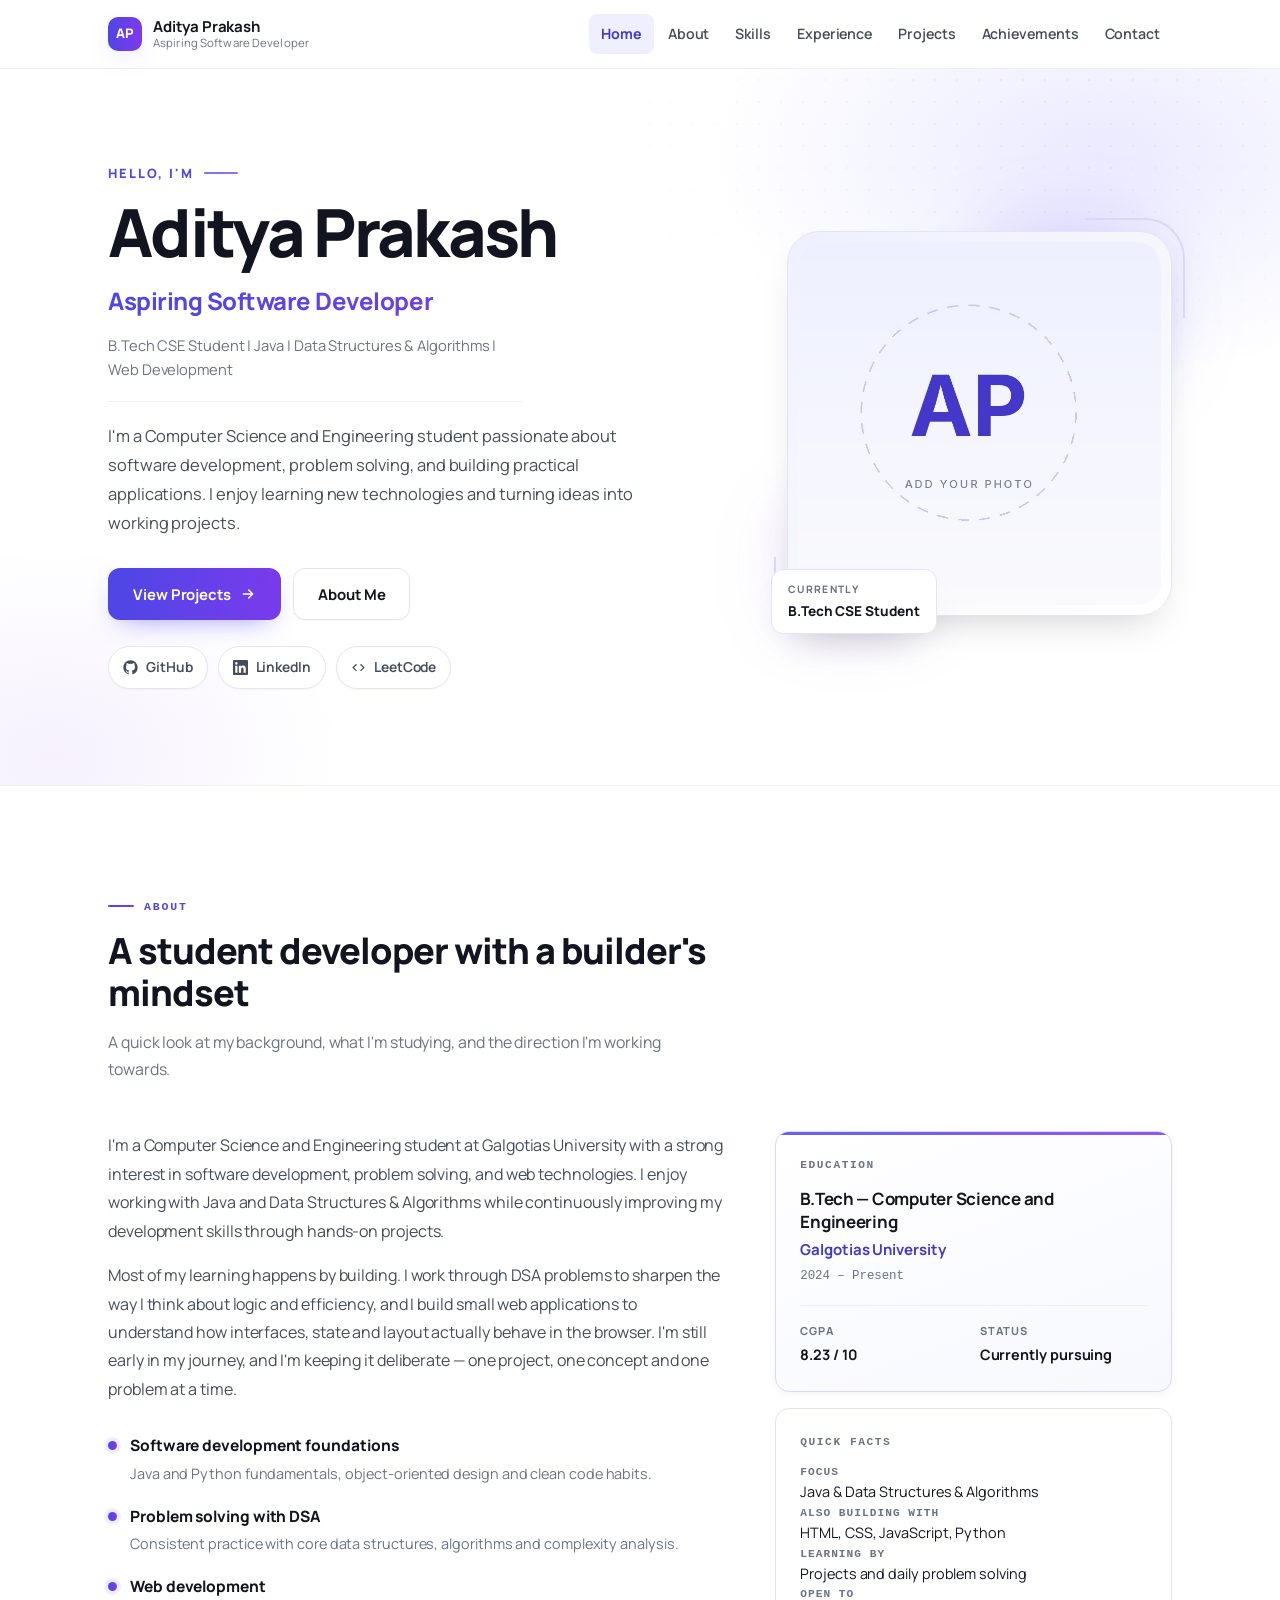
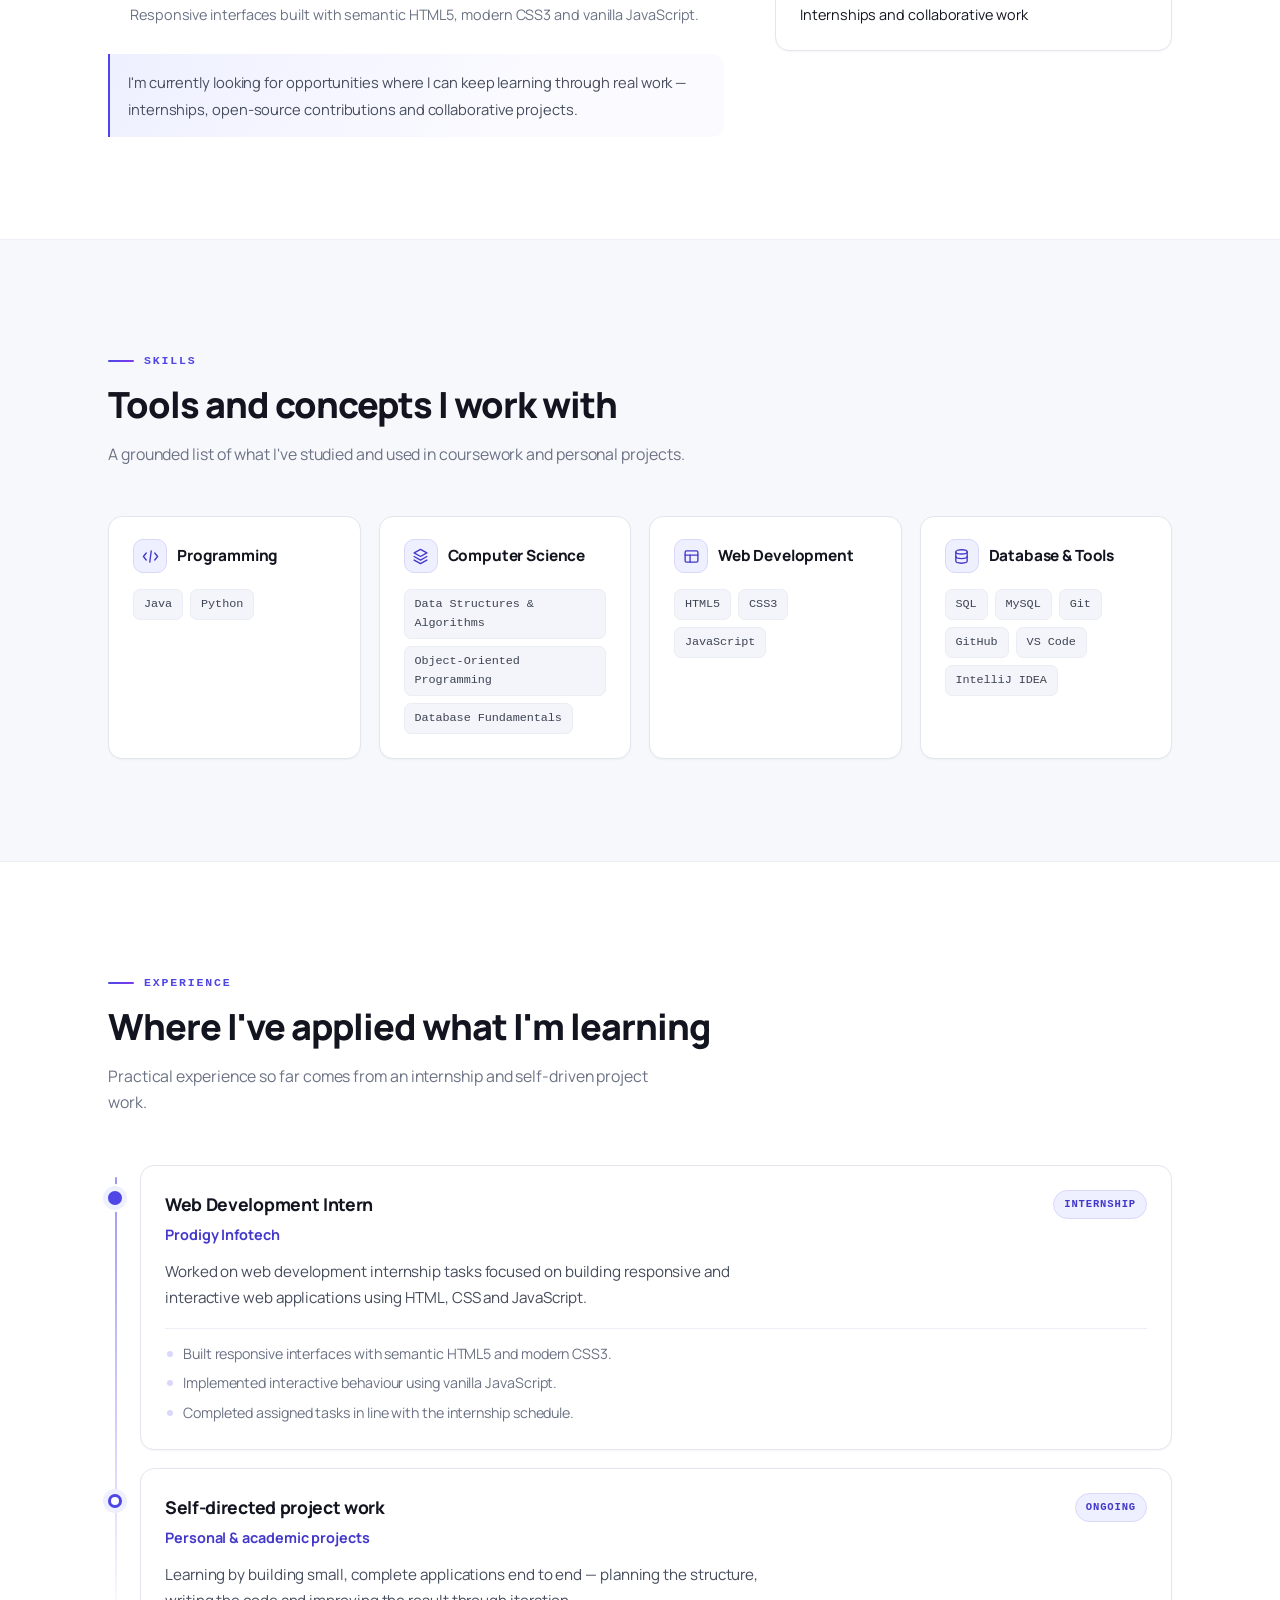
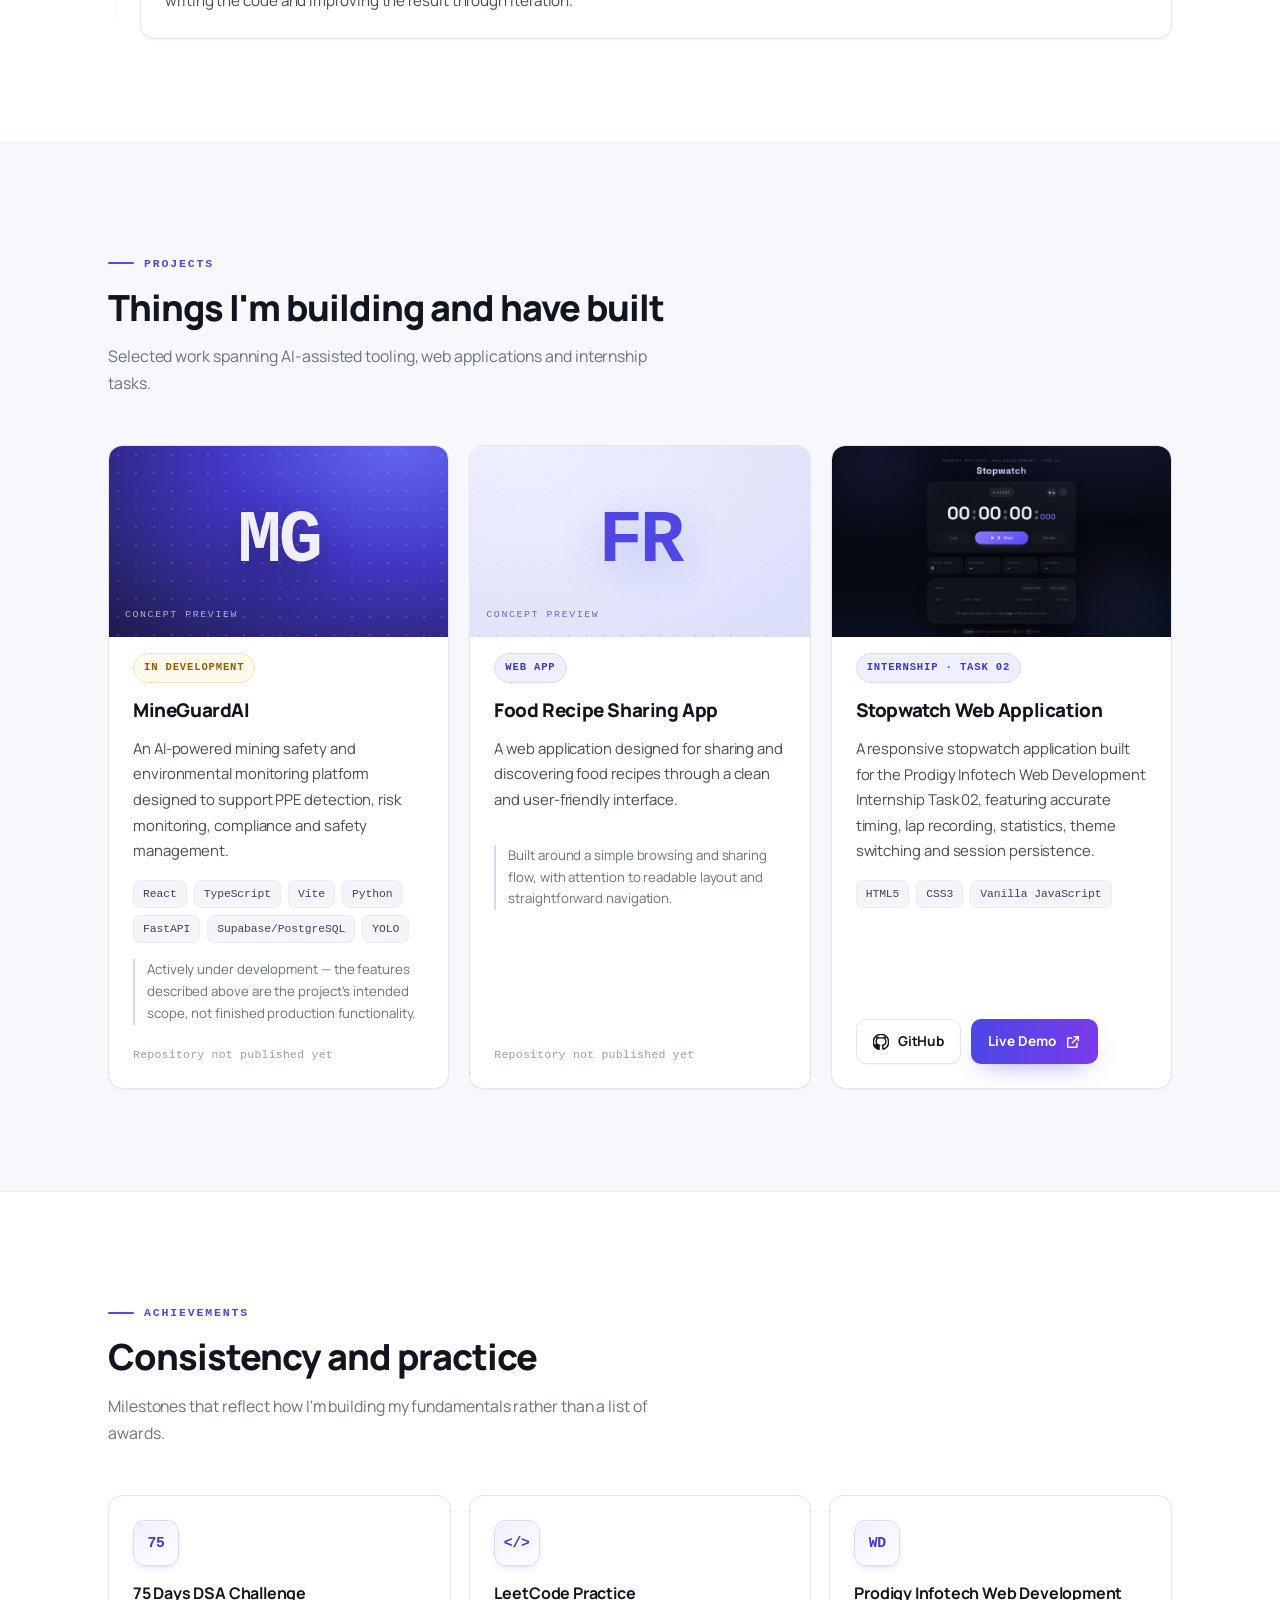
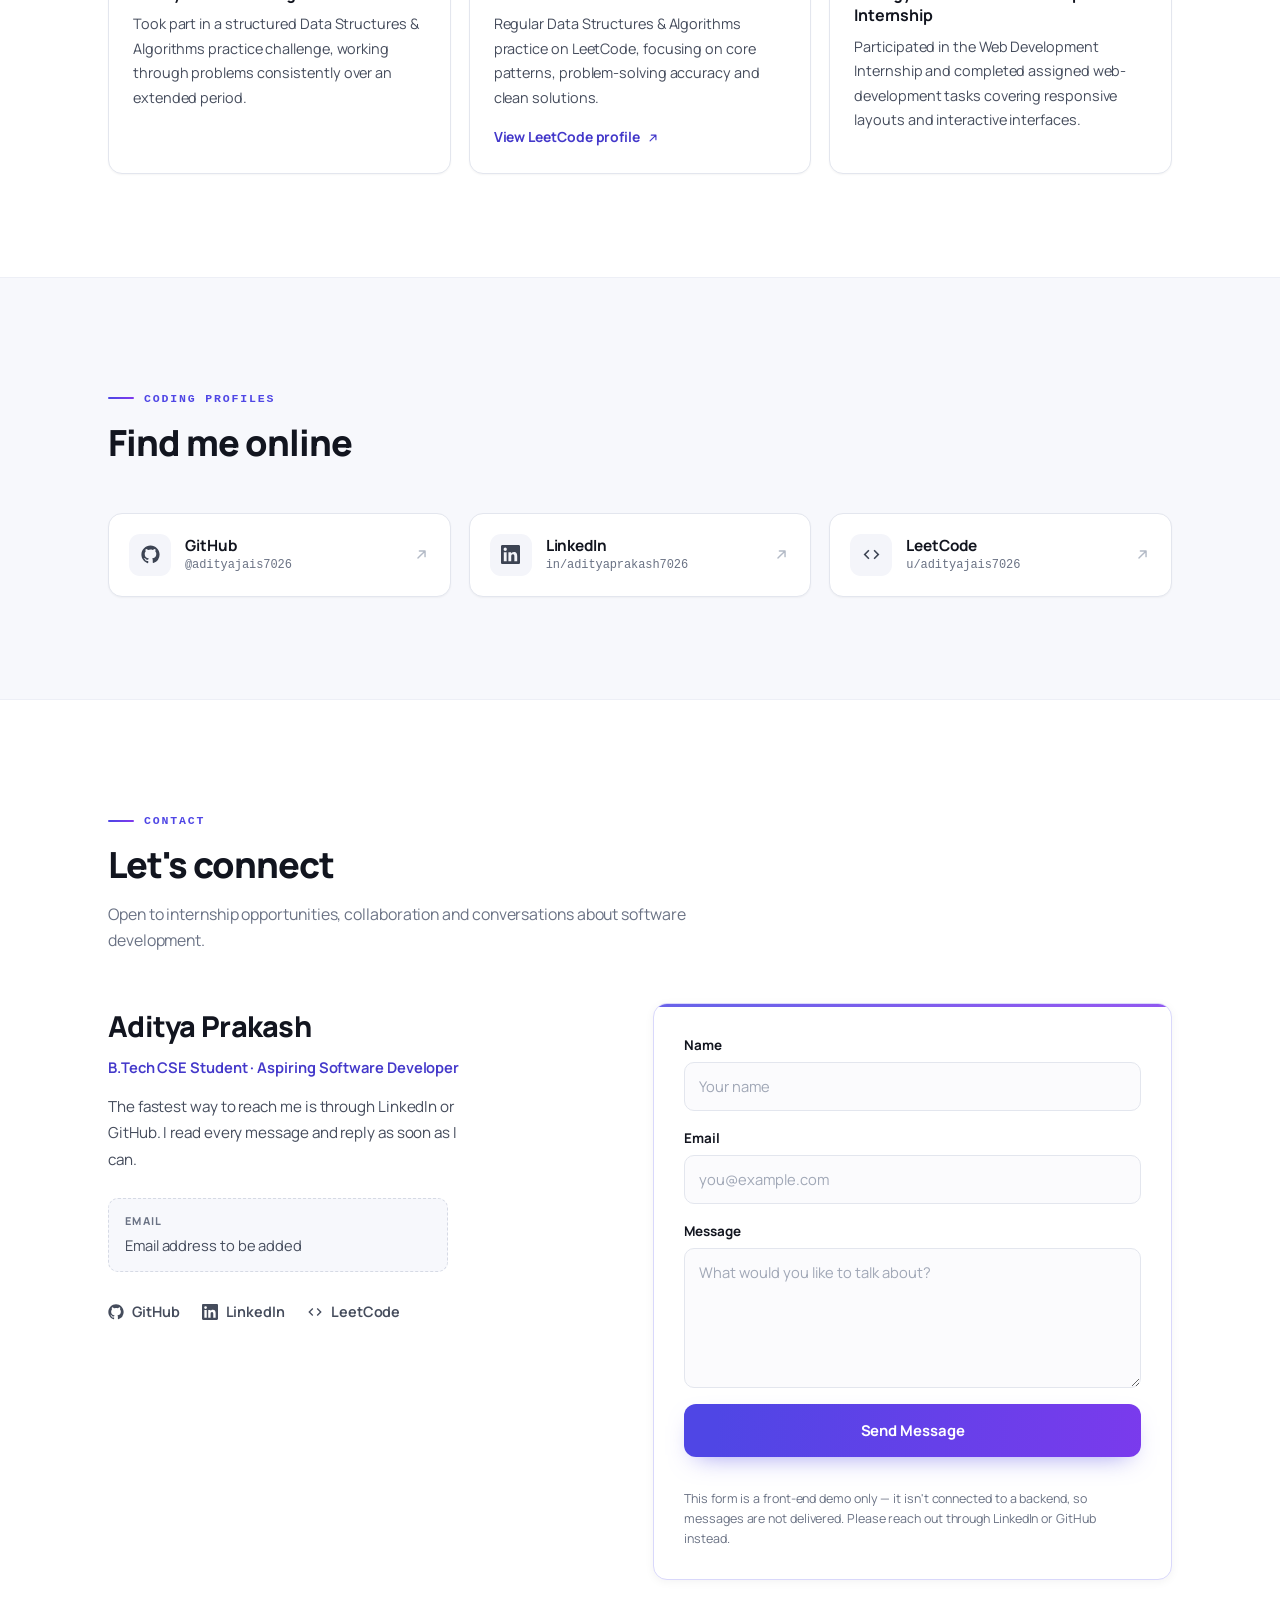
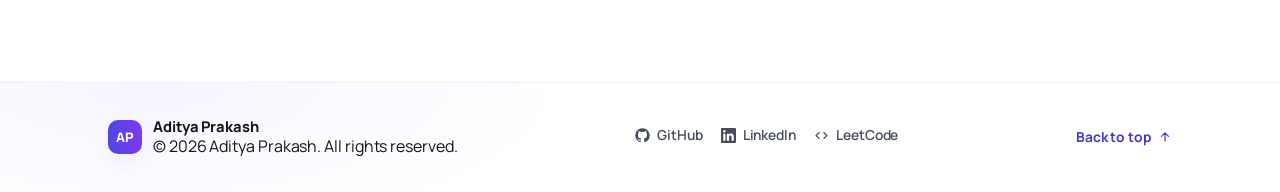
==== commit dc8446a5: "feat: elevate portfolio UI/UX — premium design system, project preview cards, refined hero Refresh t" ====
--- a/index.html
+++ b/index.html
@@ -32,6 +32,12 @@
   <link
     rel="icon"
     href="data:image/svg+xml,%3Csvg xmlns='http://www.w3.org/2000/svg' viewBox='0 0 64 64'%3E%3Crect width='64' height='64' rx='14' fill='%234f46e5'/%3E%3Ctext x='32' y='43' font-family='Helvetica,Arial,sans-serif' font-size='28' font-weight='700' fill='%23ffffff' text-anchor='middle'%3EAP%3C/text%3E%3C/svg%3E"
+  />
+  <link rel="preconnect" href="https://fonts.googleapis.com" />
+  <link rel="preconnect" href="https://fonts.gstatic.com" crossorigin />
+  <link
+    rel="stylesheet"
+    href="https://fonts.googleapis.com/css2?family=Manrope:wght@400;500;600;700;800&display=swap"
   />
   <link rel="stylesheet" href="style.css" />
 </head>
@@ -154,7 +160,7 @@
             <div class="portrait">
               <img
                 src="assets/profile.jpg"
-                alt="Portrait of Aditya Prakash"
+                alt="Aditya Prakash"
                 width="560"
                 height="560"
                 fetchpriority="high"
@@ -283,7 +289,10 @@
 
         <div class="grid grid-4">
           <article class="card skill-card" data-reveal>
-            <h3 class="skill-title">Programming</h3>
+            <h3 class="skill-title">
+              <span class="skill-icon" aria-hidden="true">
+                <svg viewBox="0 0 24 24"><path d="m6 17-4-5 4-5" /><path d="m18 7 4 5-4 5" /><path d="M13 4 11 20" /></svg>
+              </span>Programming</h3>
             <ul class="chip-list">
               <li class="chip">Java</li>
               <li class="chip">Python</li>
@@ -291,7 +300,10 @@
           </article>
 
           <article class="card skill-card" data-reveal>
-            <h3 class="skill-title">Computer Science</h3>
+            <h3 class="skill-title">
+              <span class="skill-icon" aria-hidden="true">
+                <svg viewBox="0 0 24 24"><path d="m12 2 9 5-9 5-9-5 9-5Z" /><path d="m3 12 9 5 9-5" /><path d="m3 17 9 5 9-5" /></svg>
+              </span>Computer Science</h3>
             <ul class="chip-list">
               <li class="chip">Data Structures &amp; Algorithms</li>
               <li class="chip">Object-Oriented Programming</li>
@@ -300,7 +312,10 @@
           </article>
 
           <article class="card skill-card" data-reveal>
-            <h3 class="skill-title">Web Development</h3>
+            <h3 class="skill-title">
+              <span class="skill-icon" aria-hidden="true">
+                <svg viewBox="0 0 24 24"><rect x="3" y="4" width="18" height="16" rx="2" /><path d="M3 10h18" /><path d="M10 10v10" /></svg>
+              </span>Web Development</h3>
             <ul class="chip-list">
               <li class="chip">HTML5</li>
               <li class="chip">CSS3</li>
@@ -309,7 +324,10 @@
           </article>
 
           <article class="card skill-card" data-reveal>
-            <h3 class="skill-title">Database &amp; Tools</h3>
+            <h3 class="skill-title">
+              <span class="skill-icon" aria-hidden="true">
+                <svg viewBox="0 0 24 24"><ellipse cx="12" cy="5.5" rx="8" ry="3" /><path d="M4 5.5V12c0 1.66 3.58 3 8 3s8-1.34 8-3V5.5" /><path d="M4 12v6.5c0 1.66 3.58 3 8 3s8-1.34 8-3V12" /></svg>
+              </span>Database &amp; Tools</h3>
             <ul class="chip-list">
               <li class="chip">SQL</li>
               <li class="chip">MySQL</li>
@@ -386,6 +404,10 @@
 
         <div class="grid grid-3 project-grid">
           <article class="card project-card" data-reveal>
+            <div class="project-preview project-preview--concept project-preview--concept-mg" aria-hidden="true">
+              <span class="preview-letter">MG</span>
+              <span class="preview-scanline">Concept preview</span>
+            </div>
             <div class="project-top">
               <span class="pill pill-status">In development</span>
             </div>
@@ -413,6 +435,10 @@
           </article>
 
           <article class="card project-card" data-reveal>
+            <div class="project-preview project-preview--concept project-preview--concept-fr" aria-hidden="true">
+              <span class="preview-letter">FR</span>
+              <span class="preview-scanline">Concept preview</span>
+            </div>
             <div class="project-top">
               <span class="pill pill-soft">Web app</span>
             </div>
@@ -431,6 +457,15 @@
           </article>
 
           <article class="card project-card" data-reveal>
+            <div class="project-preview">
+              <img
+                src="assets/stopwatch-preview.jpg"
+                alt="Screenshot of the Stopwatch Web Application live demo"
+                width="1280"
+                height="720"
+                loading="lazy"
+              />
+            </div>
             <div class="project-top">
               <span class="pill pill-soft">Internship · Task 02</span>
             </div>
@@ -699,19 +734,45 @@
 
   <footer class="site-footer">
     <div class="container footer-inner">
-      <p class="footer-copy">© 2026 Aditya Prakash. All rights reserved.</p>
+      <div class="footer-brand">
+        <span class="brand-mark" aria-hidden="true">AP</span>
+        <div class="footer-brand-text">
+          <p class="footer-name">Aditya Prakash</p>
+          <p class="footer-copy">© 2026 Aditya Prakash. All rights reserved.</p>
+        </div>
+      </div>
       <ul class="footer-links" aria-label="Profile links">
         <li>
-          <a href="https://github.com/adityajais7026" target="_blank" rel="noopener noreferrer">GitHub</a>
+          <a href="https://github.com/adityajais7026" target="_blank" rel="noopener noreferrer">
+            <svg viewBox="0 0 24 24" aria-hidden="true" focusable="false">
+              <path d="M12 .5C5.73.5.5 5.73.5 12c0 5.08 3.29 9.39 7.86 10.91.58.11.79-.25.79-.55v-2.17c-3.2.7-3.88-1.54-3.88-1.54-.52-1.33-1.28-1.68-1.28-1.68-1.05-.72.08-.7.08-.7 1.16.08 1.77 1.19 1.77 1.19 1.03 1.77 2.7 1.26 3.36.96.1-.75.4-1.26.73-1.55-2.55-.29-5.23-1.28-5.23-5.7 0-1.26.45-2.29 1.19-3.1-.12-.29-.52-1.46.11-3.05 0 0 .96-.31 3.14 1.18a10.9 10.9 0 0 1 2.86-.38c.97 0 1.95.13 2.86.38 2.18-1.49 3.14-1.18 3.14-1.18.63 1.59.23 2.76.11 3.05.74.81 1.19 1.84 1.19 3.1 0 4.43-2.69 5.41-5.25 5.69.41.36.78 1.06.78 2.14v3.17c0 .3.21.67.8.55A11.51 11.51 0 0 0 23.5 12C23.5 5.73 18.27.5 12 .5z" />
+            </svg>
+            GitHub
+          </a>
         </li>
         <li>
-          <a href="https://www.linkedin.com/in/adityaprakash7026/" target="_blank" rel="noopener noreferrer">LinkedIn</a>
+          <a href="https://www.linkedin.com/in/adityaprakash7026/" target="_blank" rel="noopener noreferrer">
+            <svg viewBox="0 0 24 24" aria-hidden="true" focusable="false">
+              <path d="M20.45 20.45h-3.56v-5.57c0-1.33-.02-3.04-1.85-3.04-1.85 0-2.13 1.45-2.13 2.94v5.67H9.35V9h3.42v1.56h.05c.48-.9 1.64-1.85 3.37-1.85 3.6 0 4.27 2.37 4.27 5.45v6.29ZM5.34 7.43a2.06 2.06 0 1 1 0-4.12 2.06 2.06 0 0 1 0 4.12ZM7.12 20.45H3.55V9h3.57v11.45ZM22.22 0H1.77C.79 0 0 .77 0 1.72v20.56C0 23.23.79 24 1.77 24h20.45c.98 0 1.78-.77 1.78-1.72V1.72C24 .77 23.2 0 22.22 0Z" />
+            </svg>
+            LinkedIn
+          </a>
         </li>
         <li>
-          <a href="https://leetcode.com/u/adityajais7026/" target="_blank" rel="noopener noreferrer">LeetCode</a>
+          <a href="https://leetcode.com/u/adityajais7026/" target="_blank" rel="noopener noreferrer">
+            <svg viewBox="0 0 24 24" aria-hidden="true" focusable="false">
+              <path d="M9.4 16.6 4.8 12l4.6-4.6L8 6l-6 6 6 6 1.4-1.4Zm5.2 0 4.6-4.6-4.6-4.6L16 6l6 6-6 6-1.4-1.4Z" />
+            </svg>
+            LeetCode
+          </a>
         </li>
       </ul>
-      <a class="footer-top" href="#home">Back to top</a>
+      <a class="footer-top" href="#home">
+        Back to top
+        <svg viewBox="0 0 24 24" aria-hidden="true" focusable="false">
+          <path d="M12 19V5M6 11l6-6 6 6" />
+        </svg>
+      </a>
     </div>
   </footer>
 
--- a/style.css
+++ b/style.css
@@ -2,37 +2,47 @@
    Aditya Prakash — Personal Portfolio
    Task 04 · Prodigy Infotech Web Development Internship
    Plain CSS3. No frameworks.
+   --------------------------------------------------------------------------
+   Design language: white/off-white surfaces, deep navy ink, indigo accent,
+   one restrained violet gradient used on the hero role and primary actions,
+   consistent 8/14/22px radii, one soft elevated shadow scale.
    ========================================================================== */
 
 /* ----------------------------- Design tokens ----------------------------- */
 :root {
   --bg: #ffffff;
-  --bg-alt: #f7f8fb;
+  --bg-alt: #f7f8fc;
   --surface: #ffffff;
-  --ink: #171a21;
-  --ink-soft: #4a5160;
-  --muted: #6f7787;
-  --line: #e5e8ef;
-  --line-soft: #eef0f5;
+
+  --ink: #12151f;
+  --ink-soft: #454c5c;
+  --muted: #6a7284;
+  --line: #e3e6ee;
+  --line-soft: #edeff6;
 
   --accent: #4f46e5;
   --accent-dark: #4338ca;
   --accent-soft: #eef0ff;
-  --accent-line: #d8d7fb;
+  --accent-line: #d9d8fb;
+  --violet: #7c3aed;
+
+  --grad-accent: linear-gradient(96deg, #4f46e5 10%, #7c3aed 85%);
+  --grad-surface: linear-gradient(145deg, #eef0ff 0%, #f7f8fc 55%, #ffffff 100%);
 
   --radius-sm: 8px;
   --radius: 14px;
   --radius-lg: 22px;
 
-  --shadow-xs: 0 1px 2px rgba(23, 26, 33, 0.04);
-  --shadow-sm: 0 2px 8px rgba(23, 26, 33, 0.05);
-  --shadow-md: 0 14px 34px -18px rgba(23, 26, 33, 0.22);
+  --shadow-xs: 0 1px 2px rgba(18, 21, 31, 0.04);
+  --shadow-sm: 0 2px 10px rgba(18, 21, 31, 0.05);
+  --shadow-md: 0 18px 40px -20px rgba(18, 21, 31, 0.25);
+  --shadow-glow: 0 10px 26px -12px rgba(79, 70, 229, 0.6);
 
   --container: 1120px;
   --header-h: 68px;
 
-  --font-sans: -apple-system, BlinkMacSystemFont, "Segoe UI", Roboto, "Helvetica Neue",
-    Arial, "Noto Sans", sans-serif;
+  --font-sans: "Manrope", -apple-system, BlinkMacSystemFont, "Segoe UI", Roboto,
+    "Helvetica Neue", Arial, "Noto Sans", sans-serif;
   --font-mono: ui-monospace, SFMono-Regular, Menlo, Consolas, monospace;
 }
 
@@ -108,6 +118,10 @@
   outline: 2px solid var(--accent);
   outline-offset: 3px;
   border-radius: 6px;
+}
+
+::selection {
+  background: rgba(79, 70, 229, 0.16);
 }
 
 /* ------------------------------- Utilities ------------------------------ */
@@ -154,16 +168,16 @@
   position: sticky;
   top: 0;
   z-index: 100;
-  background: rgba(255, 255, 255, 0.92);
-  backdrop-filter: saturate(180%) blur(10px);
-  -webkit-backdrop-filter: saturate(180%) blur(10px);
+  background: rgba(255, 255, 255, 0.9);
+  backdrop-filter: saturate(180%) blur(12px);
+  -webkit-backdrop-filter: saturate(180%) blur(12px);
   border-bottom: 1px solid var(--line-soft);
-  transition: box-shadow 0.25s ease, border-color 0.25s ease;
+  transition: box-shadow 0.25s ease, border-color 0.25s ease, background-color 0.25s ease;
 }
 
 .site-header.is-scrolled {
   border-bottom-color: var(--line);
-  box-shadow: 0 6px 20px -14px rgba(23, 26, 33, 0.28);
+  box-shadow: 0 8px 24px -16px rgba(18, 21, 31, 0.3);
 }
 
 .nav-wrap {
@@ -189,13 +203,13 @@
   place-items: center;
   width: 34px;
   height: 34px;
-  border-radius: 9px;
-  background: var(--accent);
+  border-radius: 10px;
+  background: var(--grad-accent);
   color: #fff;
   font-size: 0.82rem;
-  font-weight: 700;
+  font-weight: 800;
   letter-spacing: 0.02em;
-  box-shadow: 0 4px 12px -6px rgba(79, 70, 229, 0.8);
+  box-shadow: var(--shadow-glow);
 }
 
 .brand-text {
@@ -206,12 +220,12 @@
 
 .brand-name {
   font-size: 0.94rem;
-  font-weight: 650;
+  font-weight: 700;
   letter-spacing: -0.01em;
 }
 
 .brand-role {
-  font-size: 0.72rem;
+  font-size: 0.71rem;
   color: var(--muted);
   letter-spacing: 0.01em;
 }
@@ -223,11 +237,12 @@
 }
 
 .nav-link {
+  position: relative;
   display: inline-block;
   padding: 8px 12px;
   border-radius: 8px;
   font-size: 0.89rem;
-  font-weight: 500;
+  font-weight: 600;
   color: var(--ink-soft);
   transition: color 0.18s ease, background-color 0.18s ease;
 }
@@ -240,7 +255,7 @@
 .nav-link.is-active {
   color: var(--accent-dark);
   background: var(--accent-soft);
-  font-weight: 600;
+  font-weight: 700;
 }
 
 .nav-toggle {
@@ -290,11 +305,39 @@
 /* --------------------------------- Hero --------------------------------- */
 .hero {
   position: relative;
-  padding: clamp(48px, 6.5vw, 84px) 0 clamp(56px, 7vw, 92px);
+  padding: clamp(52px, 7vw, 92px) 0 clamp(56px, 7.5vw, 96px);
   border-bottom: 1px solid var(--line-soft);
+  background: var(--bg);
+  overflow: hidden;
+}
+
+/* faint blueprint dot texture, faded towards the content */
+.hero::before {
+  content: "";
+  position: absolute;
+  inset: 0;
+  background-image: radial-gradient(rgba(18, 21, 31, 0.055) 1px, transparent 1.1px);
+  background-size: 22px 22px;
+  -webkit-mask-image: radial-gradient(760px 460px at 82% 4%, #000 0%, transparent 72%);
+  mask-image: radial-gradient(760px 460px at 82% 4%, #000 0%, transparent 72%);
+  pointer-events: none;
+}
+
+/* soft indigo glows behind the layout */
+.hero::after {
+  content: "";
+  position: absolute;
+  inset: 0;
   background:
-    radial-gradient(900px 420px at 78% -10%, rgba(79, 70, 229, 0.07), transparent 70%),
-    var(--bg);
+    radial-gradient(560px 320px at 86% 12%, rgba(99, 91, 255, 0.13), transparent 70%),
+    radial-gradient(420px 300px at 4% 96%, rgba(124, 58, 237, 0.07), transparent 70%);
+  pointer-events: none;
+}
+
+.hero .container,
+.hero-grid {
+  position: relative;
+  z-index: 1;
 }
 
 .hero-grid {
@@ -305,28 +348,43 @@
 }
 
 .eyebrow {
-  font-size: 0.82rem;
-  font-weight: 650;
-  letter-spacing: 0.14em;
+  display: inline-flex;
+  align-items: center;
+  gap: 10px;
+  font-size: 0.8rem;
+  font-weight: 800;
+  letter-spacing: 0.16em;
   text-transform: uppercase;
   color: var(--accent);
-  margin-bottom: 10px;
+  margin-bottom: 14px;
+}
+
+.eyebrow::after {
+  content: "";
+  width: 34px;
+  height: 2px;
+  border-radius: 2px;
+  background: var(--grad-accent);
+  opacity: 0.75;
 }
 
 .hero-name {
-  font-size: clamp(2.45rem, 5.2vw, 3.9rem);
-  line-height: 1.04;
-  letter-spacing: -0.035em;
+  font-size: clamp(2.55rem, 5.6vw, 4.15rem);
+  line-height: 1.03;
+  letter-spacing: -0.04em;
+  font-weight: 800;
+  margin-bottom: 15px;
+}
+
+.hero-headline {
+  font-size: clamp(1.14rem, 2vw, 1.5rem);
   font-weight: 750;
-  margin-bottom: 14px;
-}
-
-.hero-headline {
-  font-size: clamp(1.12rem, 1.9vw, 1.42rem);
-  font-weight: 600;
-  color: var(--accent-dark);
-  letter-spacing: -0.015em;
-  margin-bottom: 10px;
+  letter-spacing: -0.02em;
+  margin-bottom: 12px;
+  background: var(--grad-accent);
+  -webkit-background-clip: text;
+  background-clip: text;
+  color: transparent;
 }
 
 .hero-meta {
@@ -343,7 +401,7 @@
   line-height: 1.75;
   color: var(--ink-soft);
   max-width: 56ch;
-  margin-bottom: 28px;
+  margin-bottom: 30px;
 }
 
 .hero-actions {
@@ -369,10 +427,10 @@
   background: var(--surface);
   color: var(--ink-soft);
   font-size: 0.86rem;
-  font-weight: 550;
+  font-weight: 650;
   box-shadow: var(--shadow-xs);
   transition: color 0.18s ease, border-color 0.18s ease, background-color 0.18s ease,
-    transform 0.18s ease;
+    transform 0.18s ease, box-shadow 0.18s ease;
 }
 
 .social-pill svg {
@@ -385,7 +443,8 @@
   color: var(--accent-dark);
   border-color: var(--accent-line);
   background: var(--accent-soft);
-  transform: translateY(-1px);
+  transform: translateY(-2px);
+  box-shadow: var(--shadow-sm);
 }
 
 /* Portrait */
@@ -393,14 +452,27 @@
   position: relative;
   justify-self: end;
   width: 100%;
-  max-width: 380px;
+  max-width: 385px;
+}
+
+/* blurred halo + dotted orbit behind the frame */
+.hero-visual::before {
+  content: "";
+  position: absolute;
+  inset: -8%;
+  z-index: -1;
+  background:
+    radial-gradient(46% 46% at 70% 24%, rgba(99, 91, 255, 0.28), transparent 70%),
+    radial-gradient(38% 38% at 22% 82%, rgba(124, 58, 237, 0.16), transparent 70%);
+  filter: blur(26px);
+  pointer-events: none;
 }
 
 .portrait-frame {
   position: relative;
   padding: 10px;
-  border-radius: 30px;
-  background: linear-gradient(150deg, #eef0ff 0%, #f8f9fc 55%, #ffffff 100%);
+  border-radius: 32px;
+  background: var(--grad-surface);
   border: 1px solid var(--line);
   box-shadow: var(--shadow-md);
 }
@@ -408,21 +480,34 @@
 .portrait-frame::after {
   content: "";
   position: absolute;
-  inset: -12px -12px auto auto;
-  width: 96px;
-  height: 96px;
+  inset: -14px -14px auto auto;
+  width: 100px;
+  height: 100px;
   border-top: 2px solid var(--accent-line);
   border-right: 2px solid var(--accent-line);
-  border-top-right-radius: 34px;
+  border-top-right-radius: 40px;
+  pointer-events: none;
+}
+
+.portrait-frame::before {
+  content: "";
+  position: absolute;
+  inset: auto auto -12px -14px;
+  width: 70px;
+  height: 70px;
+  border-bottom: 2px solid var(--accent-line);
+  border-left: 2px solid var(--accent-line);
+  border-bottom-left-radius: 30px;
   pointer-events: none;
 }
 
 .portrait {
   position: relative;
-  border-radius: 22px;
+  border-radius: 24px;
   overflow: hidden;
   aspect-ratio: 1 / 1;
   background: var(--accent-soft);
+  box-shadow: inset 0 0 0 1px rgba(255, 255, 255, 0.85);
 }
 
 .portrait img {
@@ -437,8 +522,8 @@
   position: absolute;
   inset: 0;
   place-items: center;
-  font-size: 3.4rem;
-  font-weight: 700;
+  font-size: 3.6rem;
+  font-weight: 800;
   letter-spacing: -0.02em;
   color: var(--accent-dark);
   background: linear-gradient(150deg, #e8e9ff, #f4f5fd);
@@ -454,8 +539,8 @@
 
 .hero-badge {
   position: absolute;
-  left: -14px;
-  bottom: -16px;
+  left: -16px;
+  bottom: -18px;
   display: flex;
   flex-direction: column;
   gap: 2px;
@@ -467,16 +552,16 @@
 }
 
 .hero-badge-label {
-  font-size: 0.66rem;
+  font-size: 0.64rem;
   text-transform: uppercase;
-  letter-spacing: 0.12em;
+  letter-spacing: 0.13em;
   color: var(--muted);
-  font-weight: 650;
+  font-weight: 750;
 }
 
 .hero-badge-value {
   font-size: 0.85rem;
-  font-weight: 650;
+  font-weight: 750;
   color: var(--ink);
 }
 
@@ -485,16 +570,16 @@
   display: inline-flex;
   align-items: center;
   justify-content: center;
-  gap: 8px;
-  padding: 12px 22px;
-  border-radius: 10px;
+  gap: 9px;
+  padding: 13px 24px;
+  border-radius: 12px;
   border: 1px solid transparent;
   font-size: 0.93rem;
-  font-weight: 600;
+  font-weight: 700;
   letter-spacing: -0.005em;
   cursor: pointer;
   transition: background-color 0.18s ease, color 0.18s ease, border-color 0.18s ease,
-    box-shadow 0.18s ease, transform 0.18s ease;
+    box-shadow 0.18s ease, transform 0.18s ease, background-position 0.25s ease;
 }
 
 .btn svg {
@@ -502,27 +587,29 @@
   height: 16px;
   fill: none;
   stroke: currentColor;
-  stroke-width: 2;
+  stroke-width: 2.2;
   stroke-linecap: round;
   stroke-linejoin: round;
   transition: transform 0.18s ease;
 }
 
 .btn-primary {
-  background: var(--accent);
+  background: var(--grad-accent);
+  background-size: 130% 100%;
+  background-position: 20% 0;
   color: #fff;
-  box-shadow: 0 8px 18px -10px rgba(79, 70, 229, 0.85);
+  box-shadow: var(--shadow-glow);
 }
 
 .btn-primary:hover {
-  background: var(--accent-dark);
+  background-position: 90% 0;
   color: #fff;
-  transform: translateY(-1px);
-  box-shadow: 0 12px 22px -12px rgba(67, 56, 202, 0.9);
+  transform: translateY(-2px);
+  box-shadow: 0 14px 28px -12px rgba(67, 56, 202, 0.75);
 }
 
 .btn-primary:hover .btn-icon {
-  transform: translateX(2px);
+  transform: translateX(3px);
 }
 
 .btn-ghost {
@@ -536,13 +623,13 @@
   color: var(--accent-dark);
   border-color: var(--accent-line);
   background: var(--accent-soft);
-  transform: translateY(-1px);
+  transform: translateY(-2px);
 }
 
 .btn-small {
-  padding: 9px 14px;
-  font-size: 0.84rem;
-  border-radius: 9px;
+  padding: 10px 16px;
+  font-size: 0.85rem;
+  border-radius: 10px;
 }
 
 .btn-block {
@@ -551,7 +638,7 @@
 
 /* ------------------------------- Sections ------------------------------- */
 .section {
-  padding: clamp(60px, 7.5vw, 100px) 0;
+  padding: clamp(64px, 8vw, 104px) 0;
   scroll-margin-top: var(--header-h);
 }
 
@@ -561,47 +648,49 @@
 }
 
 .section-head {
-  max-width: 660px;
-  margin-bottom: clamp(30px, 3.6vw, 48px);
+  max-width: 680px;
+  margin-bottom: clamp(32px, 3.8vw, 52px);
 }
 
 .section-label {
   display: inline-flex;
   align-items: center;
-  gap: 9px;
-  font-size: 0.74rem;
+  gap: 10px;
+  font-family: var(--font-mono);
+  font-size: 0.72rem;
   font-weight: 700;
-  letter-spacing: 0.15em;
+  letter-spacing: 0.16em;
   text-transform: uppercase;
   color: var(--accent);
-  margin-bottom: 12px;
+  margin-bottom: 14px;
 }
 
 .section-label::before {
   content: "";
-  width: 22px;
+  width: 26px;
   height: 2px;
   border-radius: 2px;
-  background: var(--accent-line);
+  background: var(--grad-accent);
 }
 
 .section-title {
-  font-size: clamp(1.55rem, 2.9vw, 2.1rem);
-  line-height: 1.22;
-  letter-spacing: -0.025em;
-  font-weight: 700;
+  font-size: clamp(1.62rem, 3.1vw, 2.25rem);
+  line-height: 1.18;
+  letter-spacing: -0.028em;
+  font-weight: 800;
 }
 
 .section-lead {
   margin-top: 14px;
   color: var(--muted);
-  font-size: 0.98rem;
+  font-size: 0.99rem;
   line-height: 1.7;
   max-width: 58ch;
 }
 
 /* --------------------------------- Cards -------------------------------- */
 .card {
+  position: relative;
   background: var(--surface);
   border: 1px solid var(--line);
   border-radius: var(--radius);
@@ -610,9 +699,10 @@
 }
 
 .card-label {
-  font-size: 0.72rem;
+  font-family: var(--font-mono);
+  font-size: 0.7rem;
   font-weight: 700;
-  letter-spacing: 0.13em;
+  letter-spacing: 0.14em;
   text-transform: uppercase;
   color: var(--muted);
   margin-bottom: 12px;
@@ -620,7 +710,7 @@
 
 .card-title {
   font-size: 1.06rem;
-  font-weight: 650;
+  font-weight: 700;
   line-height: 1.4;
   letter-spacing: -0.015em;
 }
@@ -658,8 +748,8 @@
 
 .about-points {
   display: grid;
-  gap: 16px;
-  margin-top: 28px;
+  gap: 18px;
+  margin-top: 30px;
 }
 
 .about-points li {
@@ -672,15 +762,15 @@
 .point-dot {
   width: 9px;
   height: 9px;
-  margin-top: 9px;
+  margin-top: 8px;
   border-radius: 50%;
-  background: var(--accent);
+  background: var(--grad-accent);
   box-shadow: 0 0 0 4px var(--accent-soft);
 }
 
 .about-points h3 {
   font-size: 0.97rem;
-  font-weight: 650;
+  font-weight: 750;
   margin-bottom: 3px;
 }
 
@@ -692,13 +782,14 @@
 }
 
 .about-note {
-  margin-top: 26px;
+  margin-top: 28px;
   padding: 15px 18px;
   border-left: 2px solid var(--accent);
   border-radius: 0 var(--radius-sm) var(--radius-sm) 0;
-  background: #fafaff;
+  background: linear-gradient(120deg, var(--accent-soft), #fbfbff 70%);
   font-size: 0.92rem !important;
   color: var(--ink-soft) !important;
+  border-radius: 0 12px 12px 0;
 }
 
 .about-side {
@@ -708,20 +799,33 @@
 
 .education-card {
   border-color: var(--accent-line);
+  background: linear-gradient(160deg, #ffffff 0%, #f7f8ff 100%);
   box-shadow: var(--shadow-sm);
+  overflow: hidden;
+}
+
+/* slim gradient cap on the education card */
+.education-card::before {
+  content: "";
+  position: absolute;
+  inset: 0 0 auto 0;
+  height: 3px;
+  background: var(--grad-accent);
+  opacity: 0.85;
 }
 
 .edu-school {
   margin-top: 4px;
   font-size: 0.94rem;
-  font-weight: 600;
+  font-weight: 700;
   color: var(--accent-dark);
 }
 
 .edu-dates {
-  font-size: 0.84rem;
+  font-family: var(--font-mono);
+  font-size: 0.78rem;
   color: var(--muted);
-  margin-top: 2px;
+  margin-top: 3px;
 }
 
 .edu-meta {
@@ -735,19 +839,23 @@
 
 .meta-label {
   display: block;
-  font-size: 0.7rem;
+  font-size: 0.69rem;
   text-transform: uppercase;
   letter-spacing: 0.1em;
   color: var(--muted);
-  font-weight: 650;
+  font-weight: 750;
   margin-bottom: 3px;
 }
 
 .meta-value {
   display: block;
   font-size: 0.9rem;
-  font-weight: 600;
+  font-weight: 700;
   color: var(--ink);
+}
+
+.facts-card {
+  overflow: hidden;
 }
 
 .facts dl {
@@ -756,9 +864,10 @@
 }
 
 .facts dt {
-  font-size: 0.74rem;
+  font-family: var(--font-mono);
+  font-size: 0.7rem;
   text-transform: uppercase;
-  letter-spacing: 0.08em;
+  letter-spacing: 0.09em;
   font-weight: 650;
   color: var(--muted);
 }
@@ -771,31 +880,62 @@
 
 /* -------------------------------- Skills -------------------------------- */
 .skill-card {
+  padding-top: 22px;
   transition: border-color 0.2s ease, box-shadow 0.2s ease, transform 0.2s ease;
+}
+
+/* gradient spine revealed on hover */
+.skill-card::before {
+  content: "";
+  position: absolute;
+  inset: 0 0 auto 0;
+  height: 3px;
+  border-radius: 3px 3px 0 0;
+  background: var(--grad-accent);
+  opacity: 0;
+  transition: opacity 0.25s ease;
+}
+
+.skill-card:hover::before {
+  opacity: 1;
 }
 
 .skill-card:hover {
   border-color: var(--accent-line);
   box-shadow: var(--shadow-md);
-  transform: translateY(-2px);
+  transform: translateY(-3px);
 }
 
 .skill-title {
   display: flex;
   align-items: center;
-  gap: 8px;
-  font-size: 0.95rem;
-  font-weight: 650;
+  gap: 10px;
+  font-size: 0.96rem;
+  font-weight: 750;
   letter-spacing: -0.01em;
   margin-bottom: 16px;
 }
 
-.skill-title::before {
-  content: "";
-  width: 6px;
-  height: 6px;
-  border-radius: 50%;
-  background: var(--accent);
+.skill-icon {
+  display: grid;
+  place-items: center;
+  width: 34px;
+  height: 34px;
+  flex: none;
+  border-radius: 10px;
+  background: var(--accent-soft);
+  color: var(--accent-dark);
+  border: 1px solid var(--accent-line);
+}
+
+.skill-icon svg {
+  width: 17px;
+  height: 17px;
+  fill: none;
+  stroke: currentColor;
+  stroke-width: 1.9;
+  stroke-linecap: round;
+  stroke-linejoin: round;
 }
 
 .chip-list {
@@ -808,16 +948,24 @@
   display: inline-block;
   padding: 5px 10px;
   border-radius: 7px;
-  background: #f4f5f9;
-  border: 1px solid #eceef4;
-  color: #3f4655;
-  font-size: 0.79rem;
+  background: #f4f5fa;
+  border: 1px solid #ebedf4;
+  color: #3d4453;
+  font-family: var(--font-mono);
+  font-size: 0.74rem;
   font-weight: 500;
-  line-height: 1.5;
+  line-height: 1.6;
+  transition: border-color 0.18s ease, background-color 0.18s ease, color 0.18s ease;
+}
+
+.chip:hover {
+  border-color: var(--accent-line);
+  background: var(--accent-soft);
+  color: var(--accent-dark);
 }
 
 .chip-list-sm .chip {
-  font-size: 0.75rem;
+  font-size: 0.71rem;
   padding: 4px 9px;
 }
 
@@ -826,17 +974,19 @@
   position: relative;
   display: grid;
   gap: 18px;
-  padding-left: 30px;
+  padding-left: 32px;
 }
 
 .timeline::before {
   content: "";
   position: absolute;
-  left: 6px;
-  top: 10px;
-  bottom: 10px;
-  width: 1px;
-  background: var(--line);
+  left: 7px;
+  top: 12px;
+  bottom: 12px;
+  width: 2px;
+  border-radius: 2px;
+  background: linear-gradient(180deg, var(--accent) 0%, var(--accent-line) 82%, transparent 100%);
+  opacity: 0.55;
 }
 
 .timeline-item {
@@ -845,18 +995,44 @@
 
 .timeline-marker {
   position: absolute;
-  left: -30px;
+  left: -32px;
   top: 26px;
-  width: 13px;
-  height: 13px;
+  width: 14px;
+  height: 14px;
   border-radius: 50%;
   background: #fff;
   border: 3px solid var(--accent);
-  box-shadow: 0 0 0 4px var(--accent-soft);
+  box-shadow: 0 0 0 5px var(--accent-soft);
+}
+
+.timeline-item:first-child .timeline-marker {
+  background: var(--accent);
+  box-shadow: 0 0 0 5px var(--accent-soft), 0 0 0 7px #fff;
 }
 
 .timeline-card {
   padding: 24px;
+  transition: border-color 0.2s ease, box-shadow 0.2s ease;
+}
+
+.timeline-card::before {
+  content: "";
+  position: absolute;
+  inset: 0 auto 0 0;
+  width: 3px;
+  border-radius: 3px 0 0 3px;
+  background: var(--grad-accent);
+  opacity: 0;
+  transition: opacity 0.25s ease;
+}
+
+.timeline-card:hover {
+  border-color: var(--accent-line);
+  box-shadow: var(--shadow-md);
+}
+
+.timeline-card:hover::before {
+  opacity: 1;
 }
 
 .timeline-top {
@@ -869,14 +1045,14 @@
 }
 
 .timeline-role {
-  font-size: 1.08rem;
-  font-weight: 650;
-  letter-spacing: -0.015em;
+  font-size: 1.1rem;
+  font-weight: 750;
+  letter-spacing: -0.018em;
 }
 
 .timeline-org {
   font-size: 0.9rem;
-  font-weight: 600;
+  font-weight: 700;
   color: var(--accent-dark);
 }
 
@@ -891,7 +1067,7 @@
 .timeline-list {
   display: grid;
   gap: 7px;
-  margin-top: 14px;
+  margin-top: 16px;
   padding-top: 14px;
   border-top: 1px solid var(--line-soft);
 }
@@ -908,11 +1084,12 @@
   content: "";
   position: absolute;
   left: 2px;
-  top: 9px;
-  width: 5px;
-  height: 5px;
+  top: 8px;
+  width: 6px;
+  height: 6px;
   border-radius: 50%;
   background: var(--accent-line);
+  box-shadow: 0 0 0 2px #fff;
 }
 
 /* -------------------------------- Pills --------------------------------- */
@@ -920,9 +1097,10 @@
   display: inline-block;
   padding: 5px 10px;
   border-radius: 999px;
-  font-size: 0.7rem;
-  font-weight: 650;
-  letter-spacing: 0.06em;
+  font-family: var(--font-mono);
+  font-size: 0.66rem;
+  font-weight: 700;
+  letter-spacing: 0.08em;
   text-transform: uppercase;
   white-space: nowrap;
 }
@@ -942,31 +1120,139 @@
 /* -------------------------------- Projects ------------------------------ */
 .project-grid {
   align-items: stretch;
+  gap: 20px;
 }
 
 .project-card {
   display: flex;
   flex-direction: column;
+  overflow: hidden;
   transition: border-color 0.2s ease, box-shadow 0.2s ease, transform 0.2s ease;
 }
 
 .project-card:hover {
   border-color: var(--accent-line);
   box-shadow: var(--shadow-md);
-  transform: translateY(-3px);
+  transform: translateY(-4px);
+}
+
+/* --- visual preview area --- */
+.project-preview {
+  position: relative;
+  /* bleed past the card padding so the visual spans the card edge-to-edge */
+  margin: -24px -24px 16px;
+  aspect-ratio: 16 / 9;
+  border-radius: 13px 13px 0 0;
+  overflow: hidden;
+  background: #f4f5fa;
+}
+
+.project-preview img {
+  width: 100%;
+  height: 100%;
+  object-fit: cover;
+  object-position: top center;
+  transition: transform 0.45s cubic-bezier(0.22, 0.68, 0.28, 1);
+}
+
+.project-card:hover .project-preview img {
+  transform: scale(1.05);
+}
+
+.project-preview img::selection {
+  background: transparent;
+}
+
+/* decorative concept panels for projects without a published build */
+.project-preview--concept {
+  display: grid;
+  place-items: center;
+  overflow: hidden;
+  isolation: isolate;
+}
+
+.project-preview--concept .preview-letter {
+  font-family: var(--font-mono);
+  font-weight: 700;
+  letter-spacing: -0.04em;
+  line-height: 1;
+  user-select: none;
+}
+
+.project-preview--concept::after {
+  content: "";
+  position: absolute;
+  inset: 0;
+  background-image: radial-gradient(rgba(255, 255, 255, 0.5) 1px, transparent 1.2px);
+  background-size: 18px 18px;
+  opacity: 0.5;
+  pointer-events: none;
+}
+
+/* MineGuardAI — deep indigo concept panel */
+.project-preview--concept-mg {
+  background: radial-gradient(120% 140% at 85% 0%, #6366f1 0%, #4338ca 42%, #1e1b4b 100%);
+}
+
+.project-preview--concept-mg .preview-letter {
+  font-size: clamp(3rem, 8vw, 4.6rem);
+  color: rgba(255, 255, 255, 0.92);
+  text-shadow: 0 12px 40px rgba(30, 27, 75, 0.65);
+}
+
+/* Food Recipe — warm off-white concept panel (matches the accent family) */
+.project-preview--concept-fr {
+  background: radial-gradient(130% 150% at 15% 0%, #eef0ff 0%, #e3e6fb 55%, #d8dbf7 100%);
+}
+
+.project-preview--concept-fr .preview-letter {
+  font-size: clamp(3rem, 8vw, 4.6rem);
+  color: var(--accent);
+  text-shadow: 0 12px 40px rgba(79, 70, 229, 0.25);
+}
+
+/* keep grid lines crisp on the panels */
+.project-preview--concept-mg::after {
+  background-image: radial-gradient(rgba(255, 255, 255, 0.35) 1px, transparent 1.2px);
+  opacity: 0.4;
+}
+
+.project-preview--concept-fr::after {
+  background-image: radial-gradient(rgba(79, 70, 229, 0.18) 1px, transparent 1.2px);
+  opacity: 0.4;
+}
+
+.preview-scanline {
+  position: absolute;
+  left: 16px;
+  bottom: 14px;
+  font-family: var(--font-mono);
+  font-size: 0.62rem;
+  letter-spacing: 0.16em;
+  text-transform: uppercase;
+  opacity: 0.75;
+  pointer-events: none;
+}
+
+.project-preview--concept-mg .preview-scanline {
+  color: rgba(255, 255, 255, 0.85);
+}
+
+.project-preview--concept-fr .preview-scanline {
+  color: var(--accent-dark);
 }
 
 .project-top {
   display: flex;
   justify-content: space-between;
   align-items: center;
-  margin-bottom: 14px;
+  margin-bottom: 12px;
 }
 
 .project-title {
-  font-size: 1.16rem;
-  font-weight: 680;
-  letter-spacing: -0.02em;
+  font-size: 1.18rem;
+  font-weight: 800;
+  letter-spacing: -0.022em;
   margin-bottom: 10px;
 }
 
@@ -996,8 +1282,10 @@
 }
 
 .link-muted {
-  font-size: 0.8rem;
-  color: #98a0ae;
+  font-family: var(--font-mono);
+  font-size: 0.72rem;
+  letter-spacing: 0.02em;
+  color: #99a0af;
 }
 
 /* ----------------------------- Achievements ----------------------------- */
@@ -1010,17 +1298,19 @@
 .achievement-card:hover {
   border-color: var(--accent-line);
   box-shadow: var(--shadow-md);
-  transform: translateY(-2px);
+  transform: translateY(-3px);
 }
 
 .achievement-mark {
   display: inline-grid;
   place-items: center;
-  width: 44px;
-  height: 44px;
+  width: 46px;
+  height: 46px;
   margin-bottom: 16px;
-  border-radius: 11px;
-  background: var(--accent-soft);
+  border-radius: 12px;
+  background: linear-gradient(150deg, var(--accent-soft), #ffffff);
+  border: 1px solid var(--accent-line);
+  box-shadow: inset 0 1px 0 #fff, 0 3px 8px -4px rgba(79, 70, 229, 0.35);
   color: var(--accent-dark);
   font-family: var(--font-mono);
   font-size: 0.92rem;
@@ -1030,7 +1320,7 @@
 
 .achievement-title {
   font-size: 1rem;
-  font-weight: 650;
+  font-weight: 700;
   line-height: 1.4;
   letter-spacing: -0.012em;
   margin-bottom: 8px;
@@ -1049,7 +1339,7 @@
   margin-top: auto;
   padding-top: 16px;
   font-size: 0.87rem;
-  font-weight: 600;
+  font-weight: 700;
   color: var(--accent-dark);
 }
 
@@ -1070,7 +1360,7 @@
 }
 
 .text-link:hover svg {
-  transform: translate(1px, -1px);
+  transform: translate(2px, -2px);
 }
 
 /* ---------------------------- Coding profiles --------------------------- */
@@ -1087,7 +1377,7 @@
 .profile-card:hover {
   border-color: var(--accent-line);
   box-shadow: var(--shadow-md);
-  transform: translateY(-2px);
+  transform: translateY(-3px);
 }
 
 .profile-icon {
@@ -1096,9 +1386,9 @@
   width: 42px;
   height: 42px;
   border-radius: 11px;
-  background: #f4f5f9;
-  color: #3f4655;
-  transition: background-color 0.2s ease, color 0.2s ease;
+  background: #f4f5fa;
+  color: #3d4453;
+  transition: background-color 0.2s ease, color 0.2s ease, transform 0.25s ease;
 }
 
 .profile-icon svg {
@@ -1108,8 +1398,10 @@
 }
 
 .profile-card:hover .profile-icon {
-  background: var(--accent-soft);
-  color: var(--accent-dark);
+  background: var(--grad-accent);
+  color: #fff;
+  transform: translateY(-2px);
+  box-shadow: var(--shadow-glow);
 }
 
 .profile-body {
@@ -1121,11 +1413,12 @@
 
 .profile-name {
   font-size: 0.96rem;
-  font-weight: 650;
+  font-weight: 700;
 }
 
 .profile-handle {
-  font-size: 0.81rem;
+  font-family: var(--font-mono);
+  font-size: 0.75rem;
   color: var(--muted);
   overflow-wrap: anywhere;
 }
@@ -1143,7 +1436,7 @@
 
 .profile-card:hover .profile-arrow {
   stroke: var(--accent);
-  transform: translate(1px, -1px);
+  transform: translate(2px, -2px);
 }
 
 /* -------------------------------- Contact ------------------------------- */
@@ -1155,15 +1448,15 @@
 }
 
 .contact-name {
-  font-size: clamp(1.4rem, 2.4vw, 1.75rem);
-  font-weight: 700;
+  font-size: clamp(1.45rem, 2.5vw, 1.8rem);
+  font-weight: 800;
   letter-spacing: -0.025em;
 }
 
 .contact-role {
   margin-top: 5px;
   font-size: 0.92rem;
-  font-weight: 600;
+  font-weight: 650;
   color: var(--accent-dark);
 }
 
@@ -1181,17 +1474,17 @@
   gap: 4px;
   margin-top: 24px;
   padding: 13px 16px;
-  border: 1px dashed #d9dde7;
+  border: 1px dashed #d6dae5;
   border-radius: 10px;
   background: var(--bg-alt);
   max-width: 340px;
 }
 
 .contact-email-label {
-  font-size: 0.7rem;
+  font-size: 0.68rem;
   text-transform: uppercase;
-  letter-spacing: 0.11em;
-  font-weight: 650;
+  letter-spacing: 0.12em;
+  font-weight: 750;
   color: var(--muted);
 }
 
@@ -1213,7 +1506,7 @@
   gap: 8px;
   padding: 4px 0;
   font-size: 0.9rem;
-  font-weight: 550;
+  font-weight: 650;
   color: var(--ink-soft);
   transition: color 0.18s ease;
 }
@@ -1234,7 +1527,18 @@
   display: grid;
   gap: 16px;
   padding: clamp(22px, 3vw, 30px);
+  border-color: var(--accent-line);
   box-shadow: var(--shadow-sm);
+  overflow: hidden;
+}
+
+.contact-form::before {
+  content: "";
+  position: absolute;
+  inset: 0 0 auto 0;
+  height: 3px;
+  background: var(--grad-accent);
+  opacity: 0.85;
 }
 
 .field {
@@ -1244,17 +1548,18 @@
 
 .field label {
   font-size: 0.84rem;
-  font-weight: 600;
+  font-weight: 700;
   color: var(--ink);
+  letter-spacing: -0.005em;
 }
 
 .field input,
 .field textarea {
   width: 100%;
-  padding: 11px 13px;
+  padding: 12px 14px;
   border: 1px solid var(--line);
-  border-radius: 9px;
-  background: #fcfcfe;
+  border-radius: 10px;
+  background: #fbfbfd;
   font-size: 0.92rem;
   line-height: 1.55;
   transition: border-color 0.18s ease, box-shadow 0.18s ease, background-color 0.18s ease;
@@ -1267,7 +1572,7 @@
 
 .field input::placeholder,
 .field textarea::placeholder {
-  color: #a3aab8;
+  color: #a0a7b6;
 }
 
 .field input:focus,
@@ -1275,12 +1580,13 @@
   outline: none;
   background: #fff;
   border-color: var(--accent);
-  box-shadow: 0 0 0 3px rgba(79, 70, 229, 0.14);
+  box-shadow: 0 0 0 3px rgba(79, 70, 229, 0.15);
 }
 
 .field input:user-invalid,
 .field textarea:user-invalid {
-  border-color: #d98a83;
+  border-color: #e0968e;
+  box-shadow: 0 0 0 3px rgba(217, 138, 131, 0.12);
 }
 
 .form-status {
@@ -1293,8 +1599,8 @@
   color: var(--ink-soft);
   padding: 10px 12px;
   border-radius: 8px;
-  background: var(--bg-alt);
-  border: 1px solid var(--line);
+  background: var(--accent-soft);
+  border: 1px solid var(--accent-line);
 }
 
 .form-status.is-error {
@@ -1310,35 +1616,66 @@
 /* --------------------------------- Footer ------------------------------- */
 .site-footer {
   border-top: 1px solid var(--line-soft);
-  background: var(--surface);
-  padding: 26px 0;
+  background:
+    radial-gradient(600px 220px at 12% 0%, rgba(99, 91, 255, 0.06), transparent 70%),
+    var(--surface);
+  padding: 34px 0;
 }
 
 .footer-inner {
+  display: grid;
+  grid-template-columns: auto minmax(0, 1fr) auto;
+  align-items: center;
+  gap: 14px 28px;
+}
+
+.footer-brand {
+  display: inline-flex;
+  align-items: center;
+  gap: 11px;
+}
+
+.footer-brand-text {
   display: flex;
-  flex-wrap: wrap;
-  align-items: center;
-  justify-content: space-between;
-  gap: 14px 24px;
-}
-
-.footer-copy {
-  font-size: 0.86rem;
+  flex-direction: column;
+  line-height: 1.35;
+}
+
+.footer-tagline {
+  font-size: 0.78rem;
   color: var(--muted);
+  line-height: 1.4;
+}
+
+.footer-name {
+  font-size: 0.92rem;
+  font-weight: 750;
+  color: var(--ink);
+  line-height: 1.3;
 }
 
 .footer-links {
   display: flex;
   flex-wrap: wrap;
   gap: 18px;
+  justify-self: center;
 }
 
 .footer-links a,
 .footer-top {
+  display: inline-flex;
+  align-items: center;
+  gap: 7px;
   font-size: 0.86rem;
-  font-weight: 500;
+  font-weight: 600;
   color: var(--ink-soft);
   transition: color 0.18s ease;
+}
+
+.footer-links a svg {
+  width: 15px;
+  height: 15px;
+  fill: currentColor;
 }
 
 .footer-links a:hover,
@@ -1349,8 +1686,24 @@
 }
 
 .footer-top {
-  font-weight: 600;
+  font-weight: 700;
   color: var(--accent-dark);
+  justify-self: end;
+}
+
+.footer-top svg {
+  width: 14px;
+  height: 14px;
+  fill: none;
+  stroke: currentColor;
+  stroke-width: 2;
+  stroke-linecap: round;
+  stroke-linejoin: round;
+  transition: transform 0.18s ease;
+}
+
+.footer-top:hover svg {
+  transform: translateY(-2px);
 }
 
 /* ------------------------------- Animation ------------------------------ */
@@ -1442,7 +1795,7 @@
     padding: 0 16px;
     background: var(--surface);
     border-bottom: 1px solid var(--line);
-    box-shadow: 0 20px 30px -24px rgba(23, 26, 33, 0.3);
+    box-shadow: 0 20px 30px -24px rgba(18, 21, 31, 0.3);
     opacity: 0;
     visibility: hidden;
     transform: translateY(-10px);
@@ -1513,6 +1866,19 @@
   .contact-email {
     max-width: none;
   }
+
+  .footer-inner {
+    grid-template-columns: minmax(0, 1fr);
+    justify-items: start;
+  }
+
+  .footer-links {
+    justify-self: start;
+  }
+
+  .footer-top {
+    justify-self: start;
+  }
 }
 
 @media (max-width: 700px) {
@@ -1529,11 +1895,11 @@
   }
 
   .timeline {
-    padding-left: 24px;
+    padding-left: 26px;
   }
 
   .timeline-marker {
-    left: -24px;
+    left: -26px;
     top: 24px;
   }
 
@@ -1543,6 +1909,14 @@
 
   .card {
     padding: 20px;
+  }
+
+  .project-preview {
+    margin: -20px -20px 16px;
+  }
+
+  .about-side {
+    gap: 14px;
   }
 }
 
@@ -1560,11 +1934,15 @@
   }
 
   .hero {
-    padding-top: 34px;
+    padding-top: 36px;
+  }
+
+  .hero::before {
+    background-size: 18px 18px;
   }
 
   .hero-visual {
-    max-width: 240px;
+    max-width: 244px;
   }
 
   .hero-badge {
@@ -1597,9 +1975,12 @@
     gap: 10px;
   }
 
+  .edu-grad-cap {
+    position: static;
+    margin-bottom: 12px;
+  }
+
   .footer-inner {
-    flex-direction: column;
-    align-items: flex-start;
     gap: 12px;
   }
 
@@ -1614,7 +1995,7 @@
   }
 
   .hero-name {
-    font-size: 2.1rem;
+    font-size: 2.15rem;
   }
 
   .hero-intro {
@@ -1642,6 +2023,11 @@
 
   .timeline-top {
     justify-content: flex-start;
+  }
+
+  .skill-icon {
+    width: 30px;
+    height: 30px;
   }
 }
 
@@ -1669,6 +2055,10 @@
   .hero-visual {
     animation: none;
     opacity: 1;
+  }
+
+  .project-card:hover .project-preview img {
+    transform: none;
   }
 }
 
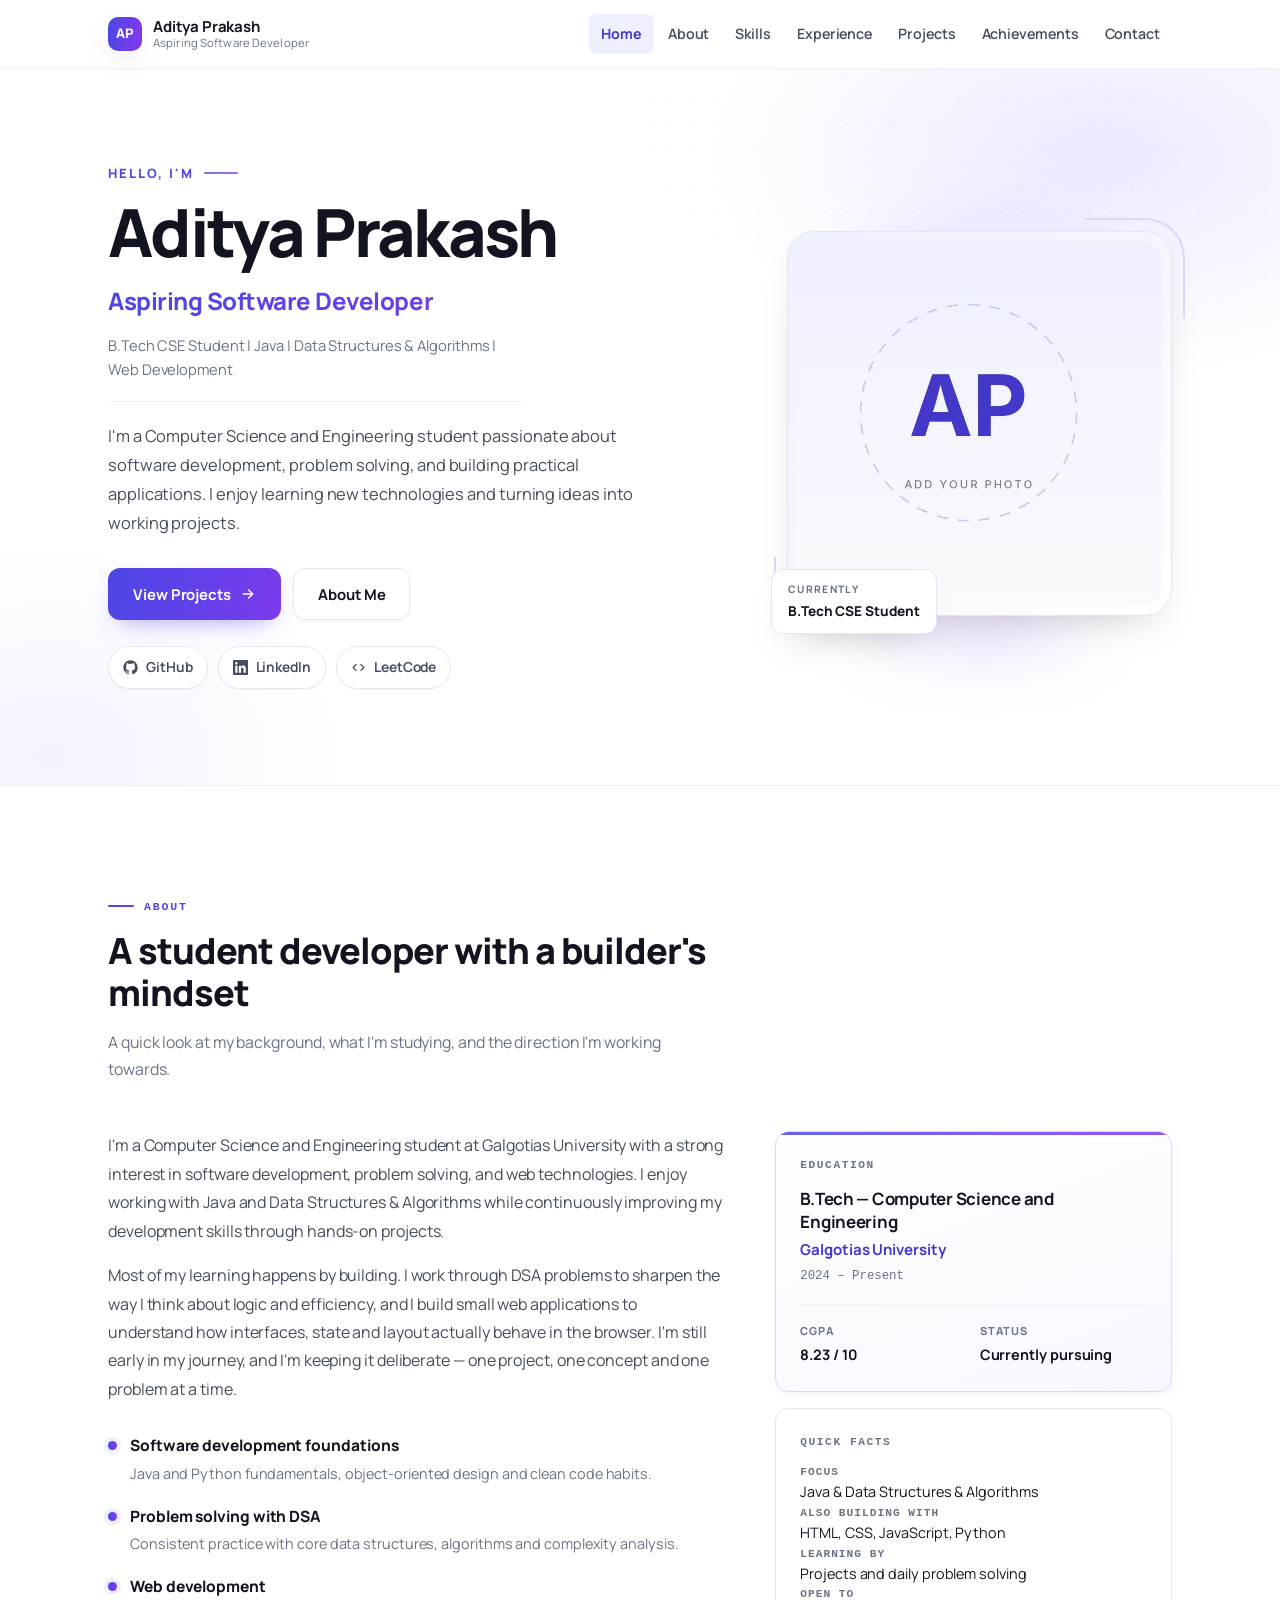
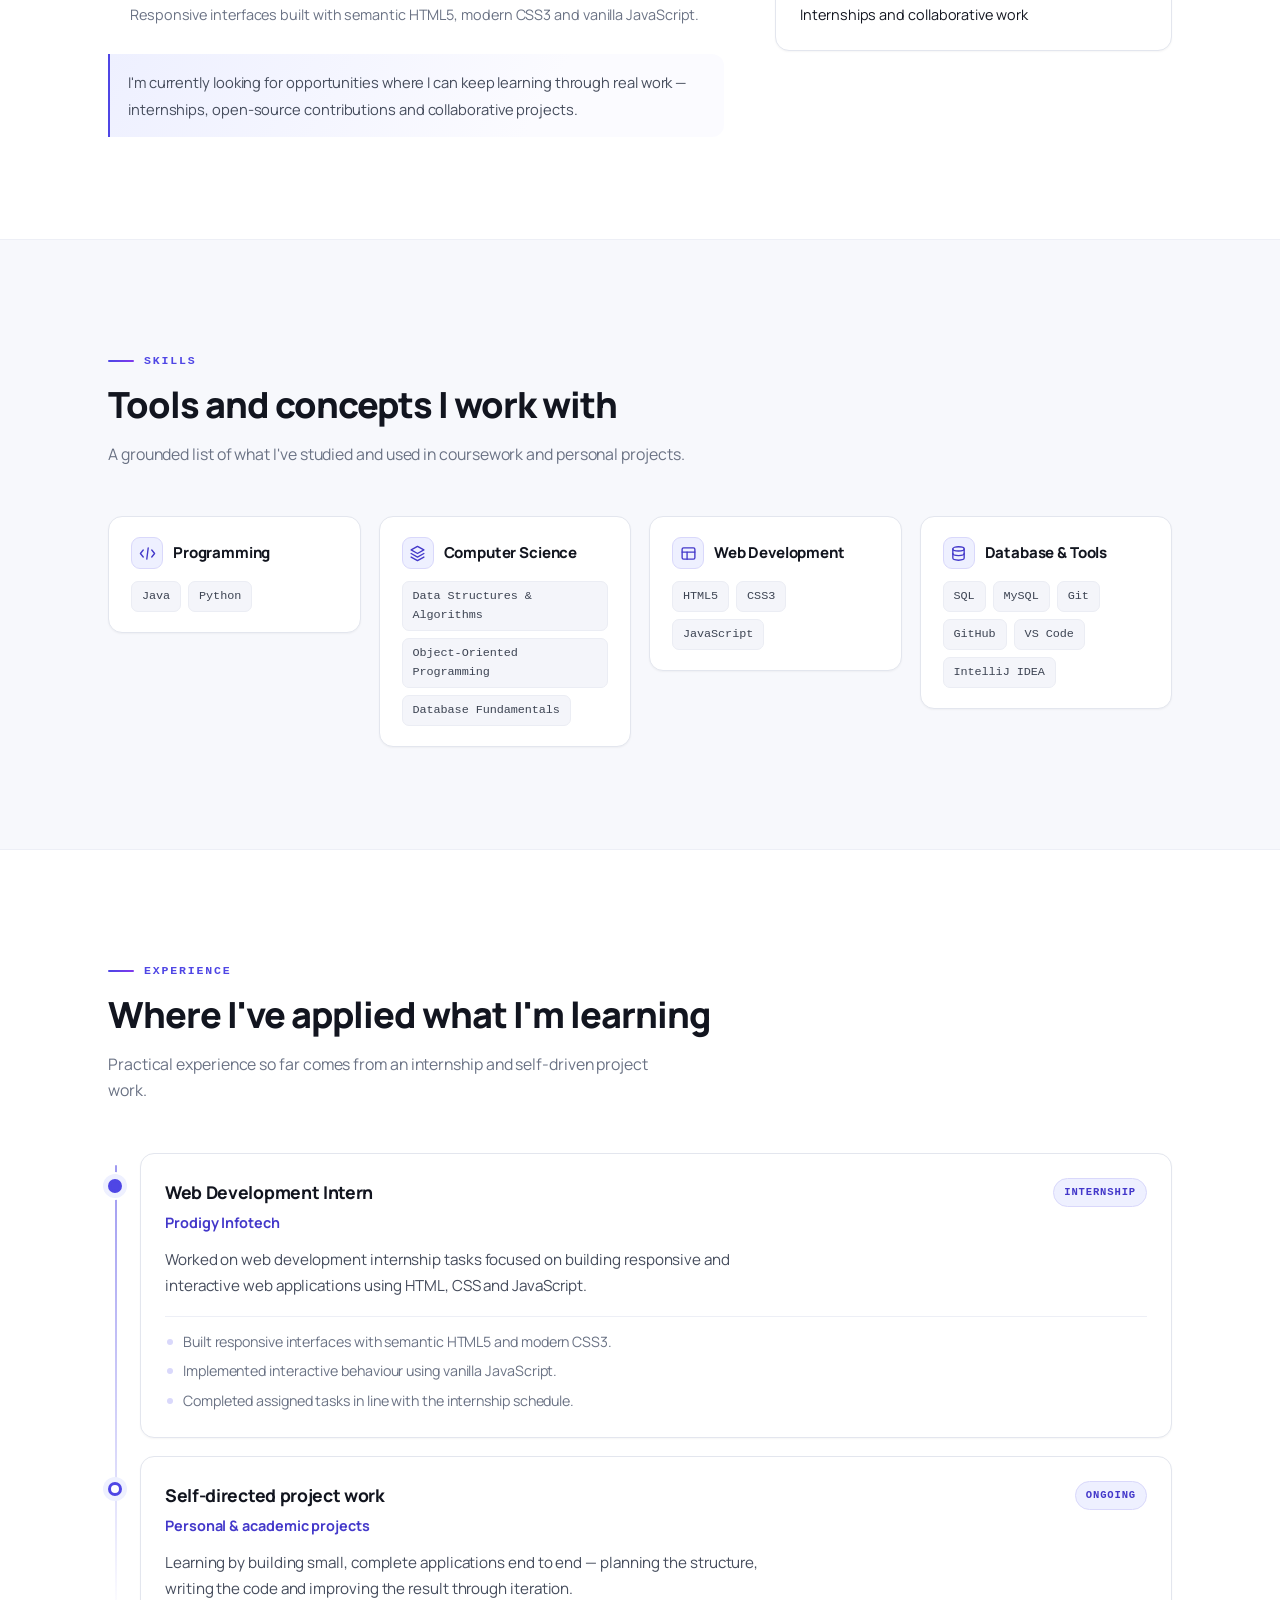
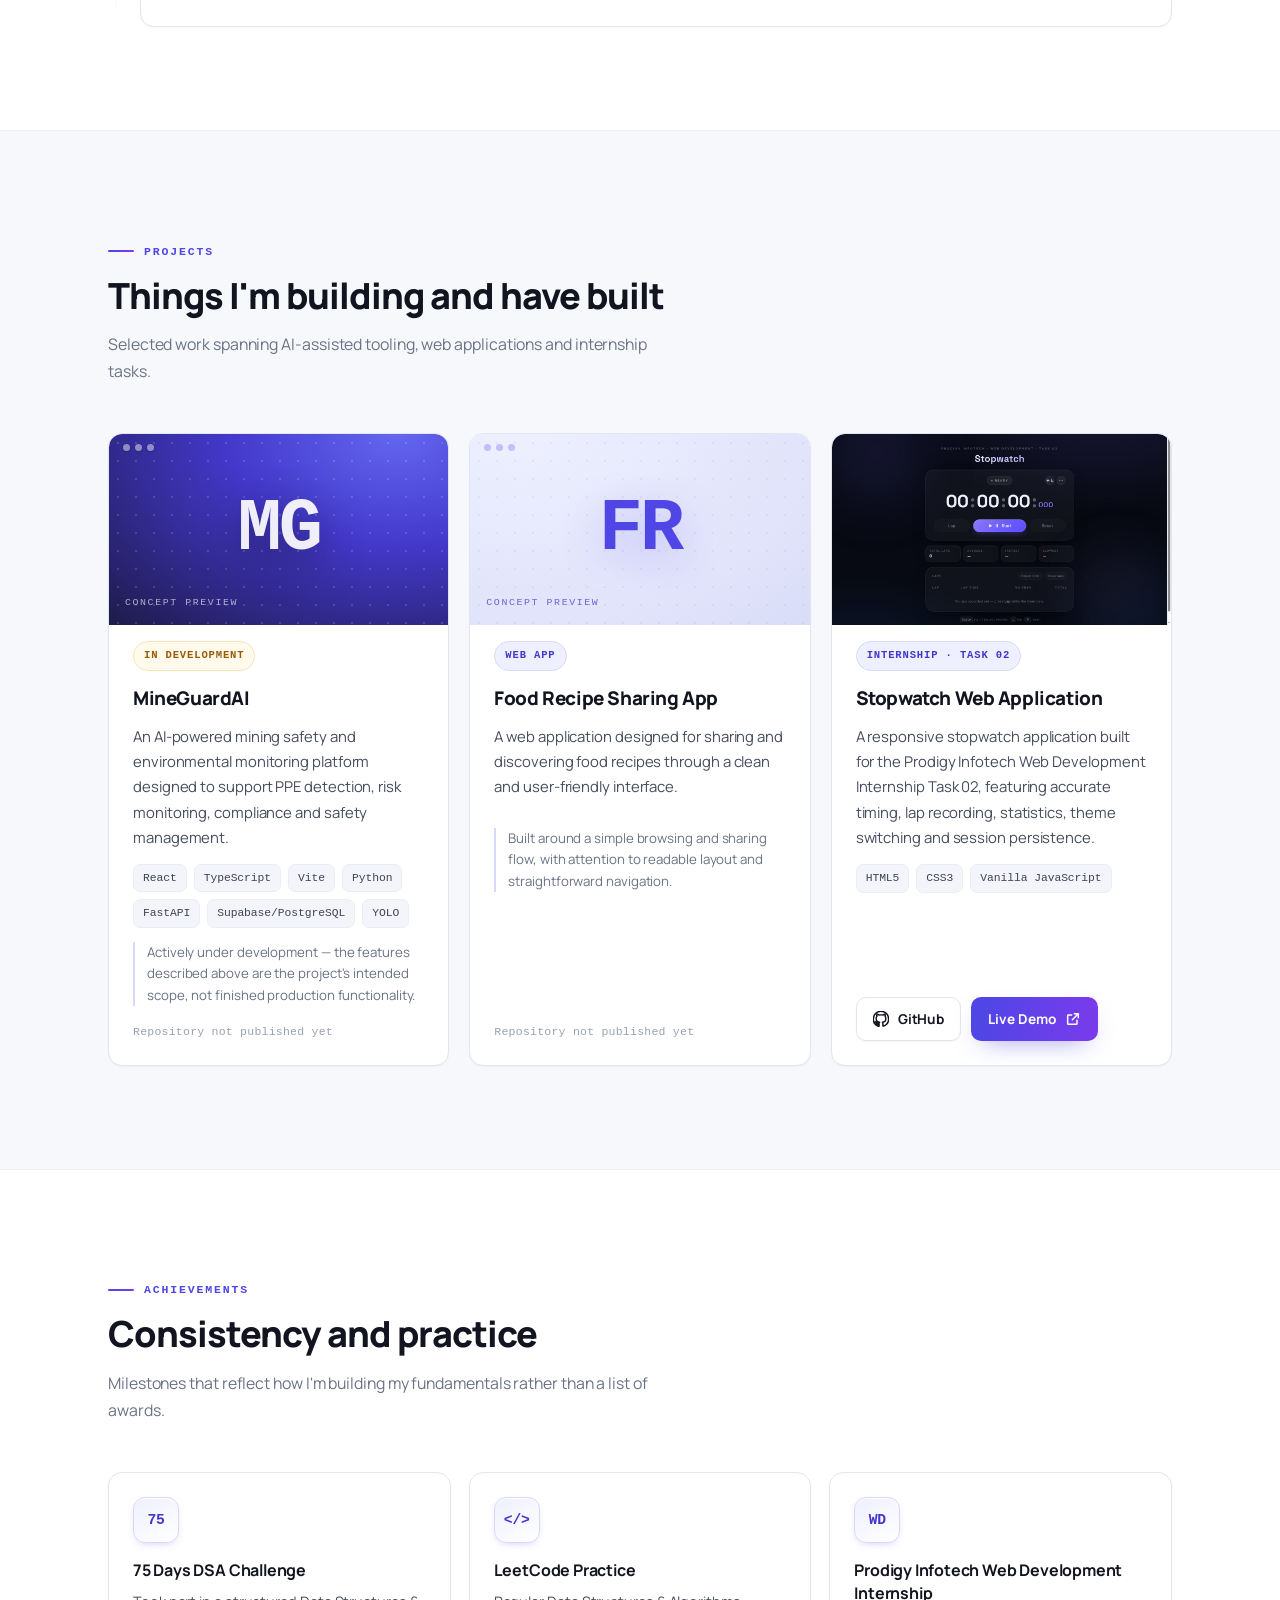
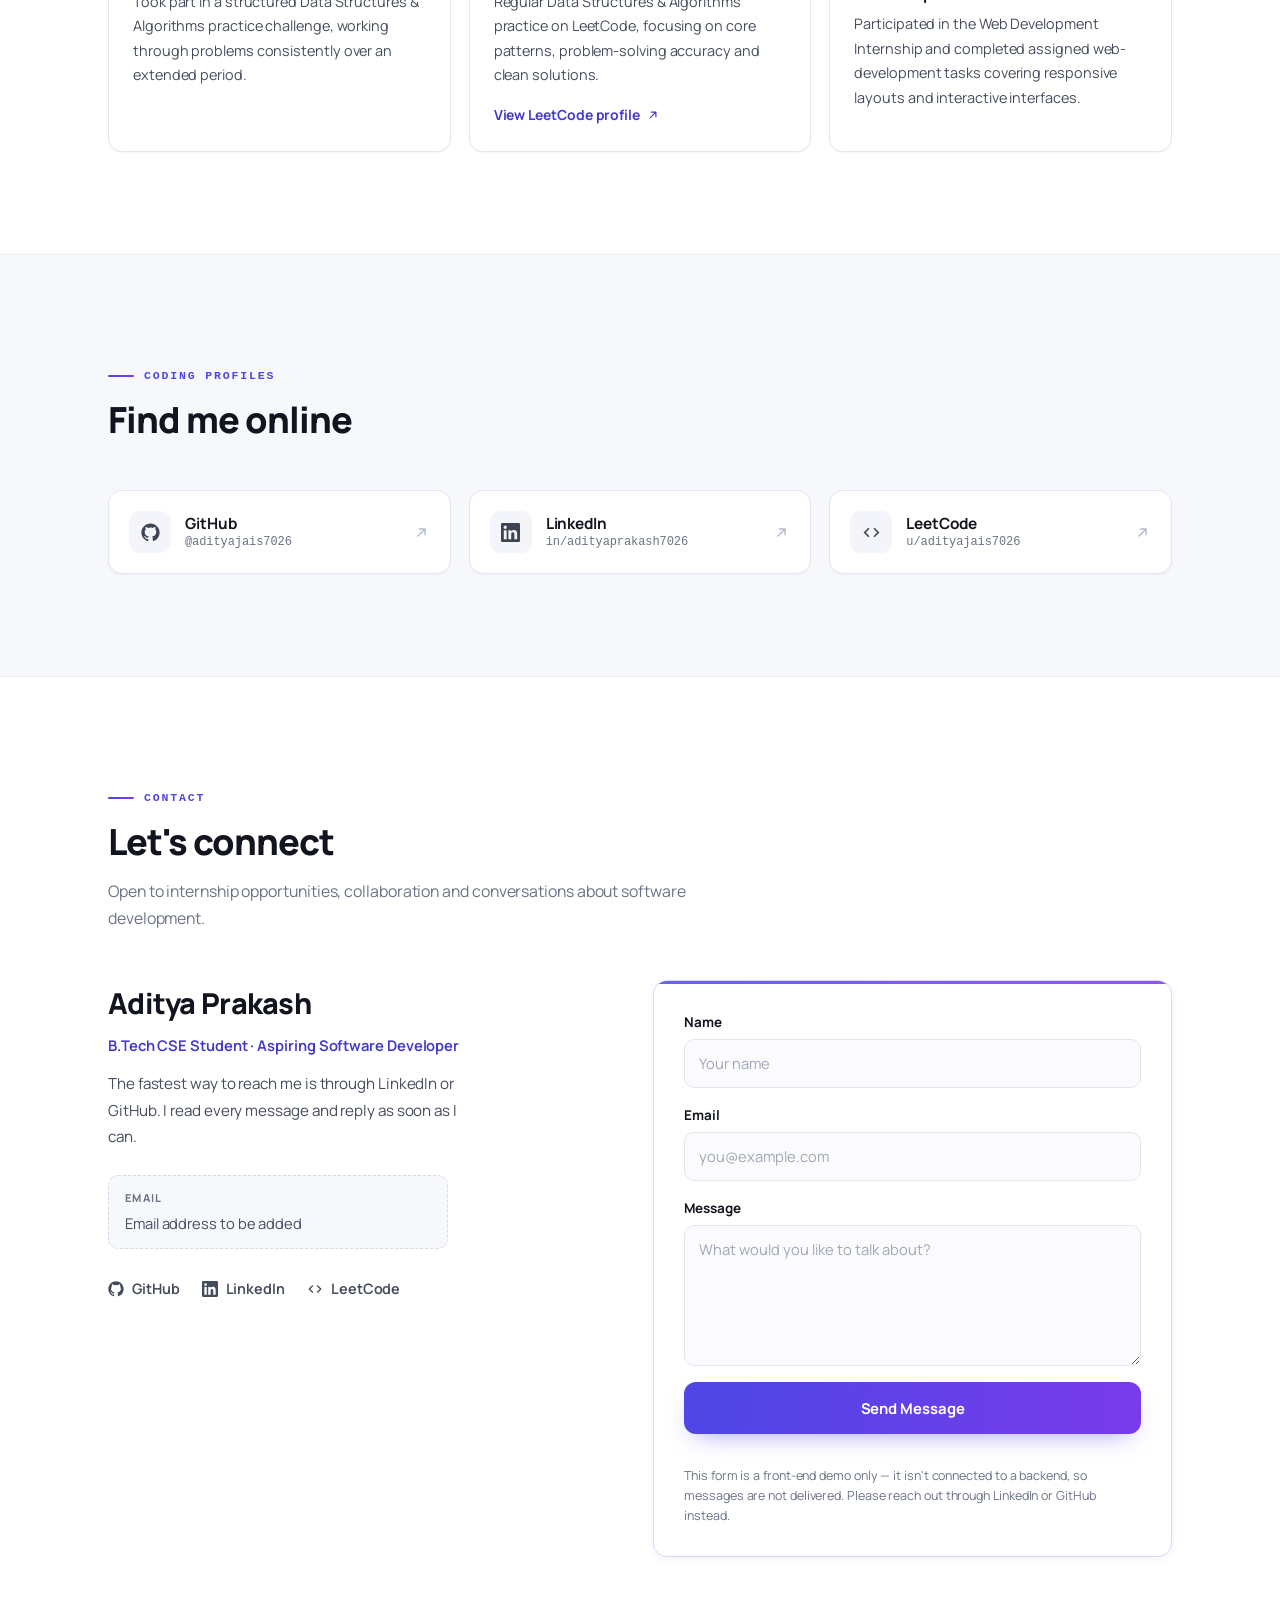
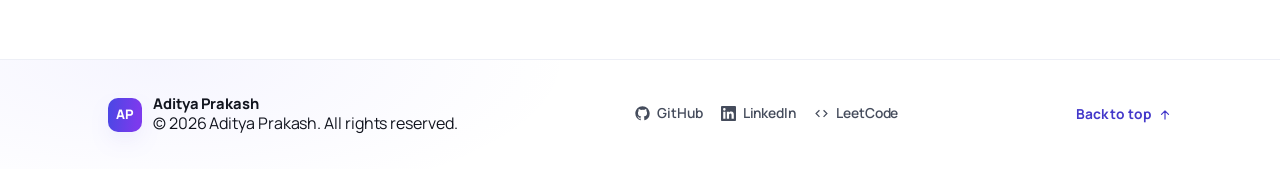
==== commit 62869f17: "fix: targeted visual corrections from UI review - Re-capture the Task 02 demo at a native 1280x720 v" ====
--- a/index.html
+++ b/index.html
@@ -405,6 +405,7 @@
         <div class="grid grid-3 project-grid">
           <article class="card project-card" data-reveal>
             <div class="project-preview project-preview--concept project-preview--concept-mg" aria-hidden="true">
+              <span class="preview-chrome"><i></i><i></i><i></i></span>
               <span class="preview-letter">MG</span>
               <span class="preview-scanline">Concept preview</span>
             </div>
@@ -436,6 +437,7 @@
 
           <article class="card project-card" data-reveal>
             <div class="project-preview project-preview--concept project-preview--concept-fr" aria-hidden="true">
+              <span class="preview-chrome"><i></i><i></i><i></i></span>
               <span class="preview-letter">FR</span>
               <span class="preview-scanline">Concept preview</span>
             </div>
--- a/style.css
+++ b/style.css
@@ -455,23 +455,23 @@
   max-width: 385px;
 }
 
-/* blurred halo + dotted orbit behind the frame */
+/* balanced halo + dotted orbit behind the frame */
 .hero-visual::before {
   content: "";
   position: absolute;
-  inset: -8%;
+  inset: -14% -12%;
   z-index: -1;
   background:
-    radial-gradient(46% 46% at 70% 24%, rgba(99, 91, 255, 0.28), transparent 70%),
-    radial-gradient(38% 38% at 22% 82%, rgba(124, 58, 237, 0.16), transparent 70%);
-  filter: blur(26px);
+    radial-gradient(56% 52% at 50% 38%, rgba(99, 91, 255, 0.22), transparent 72%),
+    radial-gradient(42% 40% at 50% 88%, rgba(124, 58, 237, 0.14), transparent 70%);
+  filter: blur(24px);
   pointer-events: none;
 }
 
 .portrait-frame {
   position: relative;
-  padding: 10px;
-  border-radius: 32px;
+  padding: 9px;
+  border-radius: 28px;
   background: var(--grad-surface);
   border: 1px solid var(--line);
   box-shadow: var(--shadow-md);
@@ -503,7 +503,7 @@
 
 .portrait {
   position: relative;
-  border-radius: 24px;
+  border-radius: 20px;
   overflow: hidden;
   aspect-ratio: 1 / 1;
   background: var(--accent-soft);
@@ -722,6 +722,8 @@
 
 .grid-4 {
   grid-template-columns: repeat(4, minmax(0, 1fr));
+  /* content-aware card heights: no stretching to the tallest card */
+  align-items: start;
 }
 
 .grid-3 {
@@ -880,7 +882,7 @@
 
 /* -------------------------------- Skills -------------------------------- */
 .skill-card {
-  padding-top: 22px;
+  padding: 20px 22px;
   transition: border-color 0.2s ease, box-shadow 0.2s ease, transform 0.2s ease;
 }
 
@@ -910,19 +912,19 @@
   display: flex;
   align-items: center;
   gap: 10px;
-  font-size: 0.96rem;
+  font-size: 0.94rem;
   font-weight: 750;
   letter-spacing: -0.01em;
-  margin-bottom: 16px;
+  margin-bottom: 12px;
 }
 
 .skill-icon {
   display: grid;
   place-items: center;
-  width: 34px;
-  height: 34px;
+  width: 32px;
+  height: 32px;
   flex: none;
-  border-radius: 10px;
+  border-radius: 9px;
   background: var(--accent-soft);
   color: var(--accent-dark);
   border: 1px solid var(--accent-line);
@@ -1150,6 +1152,7 @@
 .project-preview img {
   width: 100%;
   height: 100%;
+  aspect-ratio: 16 / 9;
   object-fit: cover;
   object-position: top center;
   transition: transform 0.45s cubic-bezier(0.22, 0.68, 0.28, 1);
@@ -1215,6 +1218,15 @@
 .project-preview--concept-mg::after {
   background-image: radial-gradient(rgba(255, 255, 255, 0.35) 1px, transparent 1.2px);
   opacity: 0.4;
+}
+
+.project-preview--concept-mg .preview-chrome i {
+  background: rgba(255, 255, 255, 0.45);
+  box-shadow: 0 1px 2px rgba(30, 27, 75, 0.45);
+}
+
+.project-preview--concept-fr .preview-chrome i {
+  background: rgba(79, 70, 229, 0.28);
 }
 
 .project-preview--concept-fr::after {
@@ -1234,6 +1246,24 @@
   pointer-events: none;
 }
 
+/* fake browser chrome so concept panels read like previews */
+.preview-chrome {
+  position: absolute;
+  top: 10px;
+  left: 14px;
+  right: 14px;
+  display: flex;
+  align-items: center;
+  gap: 5px;
+  pointer-events: none;
+}
+
+.preview-chrome i {
+  width: 7px;
+  height: 7px;
+  border-radius: 50%;
+}
+
 .project-preview--concept-mg .preview-scanline {
   color: rgba(255, 255, 255, 0.85);
 }
@@ -1258,17 +1288,17 @@
 
 .project-desc {
   font-size: 0.93rem;
-  line-height: 1.72;
+  line-height: 1.7;
   color: var(--ink-soft);
-  margin-bottom: 16px;
+  margin-bottom: 14px;
 }
 
 .project-note {
-  margin-top: 16px;
+  margin-top: 14px;
   padding-left: 12px;
   border-left: 2px solid var(--accent-line);
   font-size: 0.83rem;
-  line-height: 1.65;
+  line-height: 1.62;
   color: var(--muted);
 }
 
@@ -1278,7 +1308,7 @@
   gap: 10px;
   align-items: center;
   margin-top: auto;
-  padding-top: 20px;
+  padding-top: 16px;
 }
 
 .link-muted {
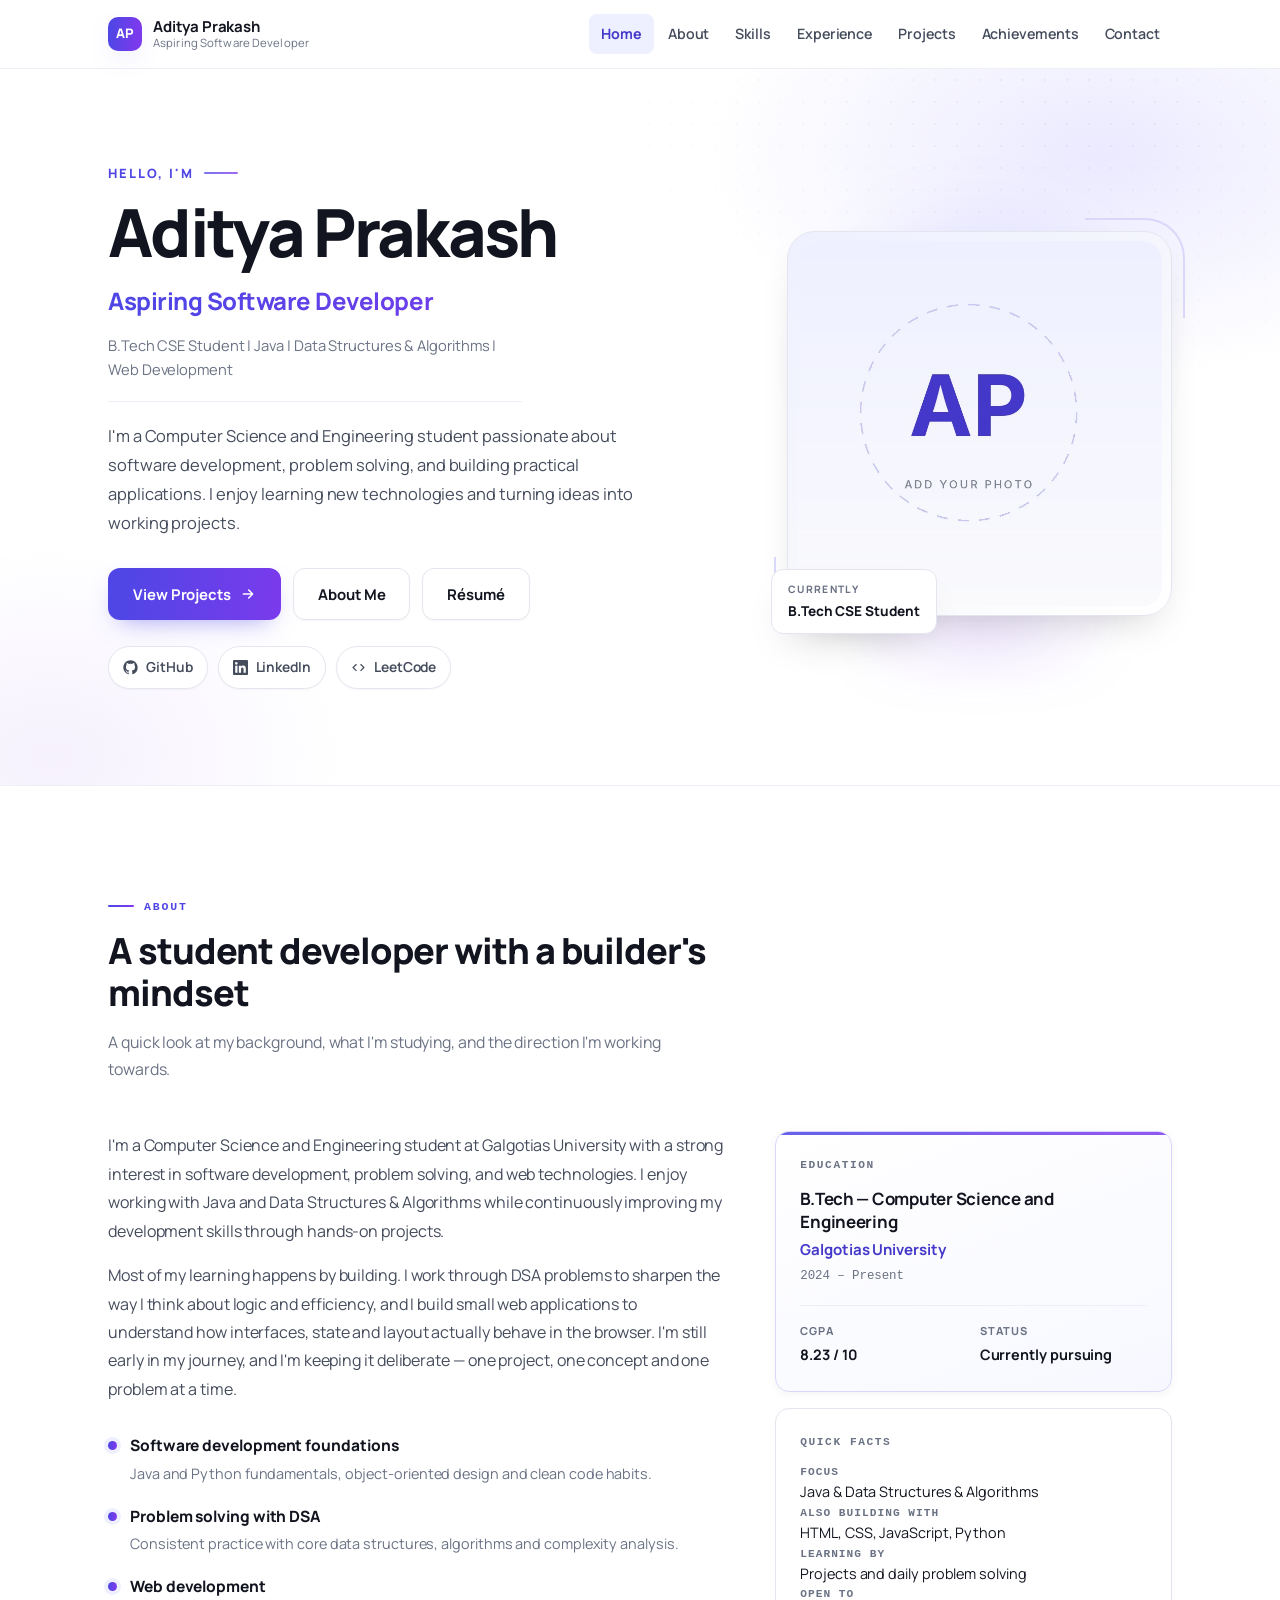
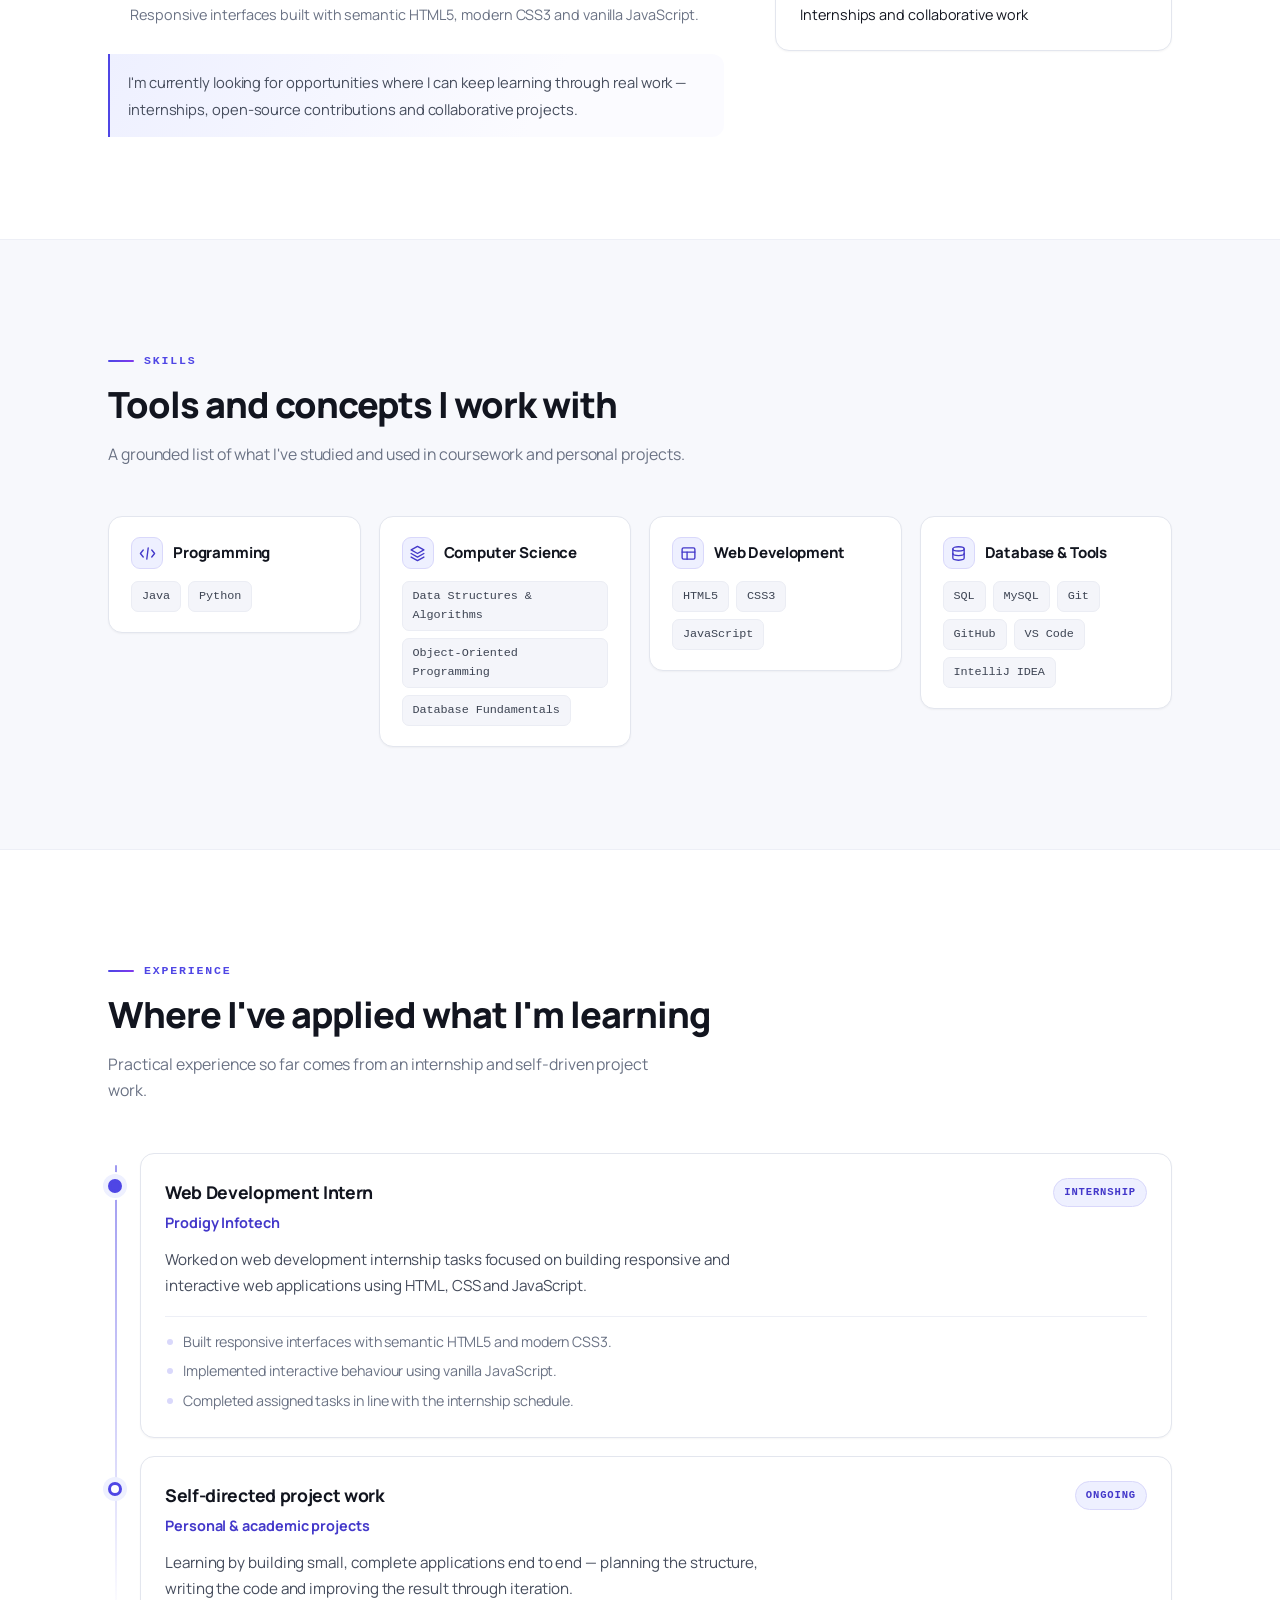
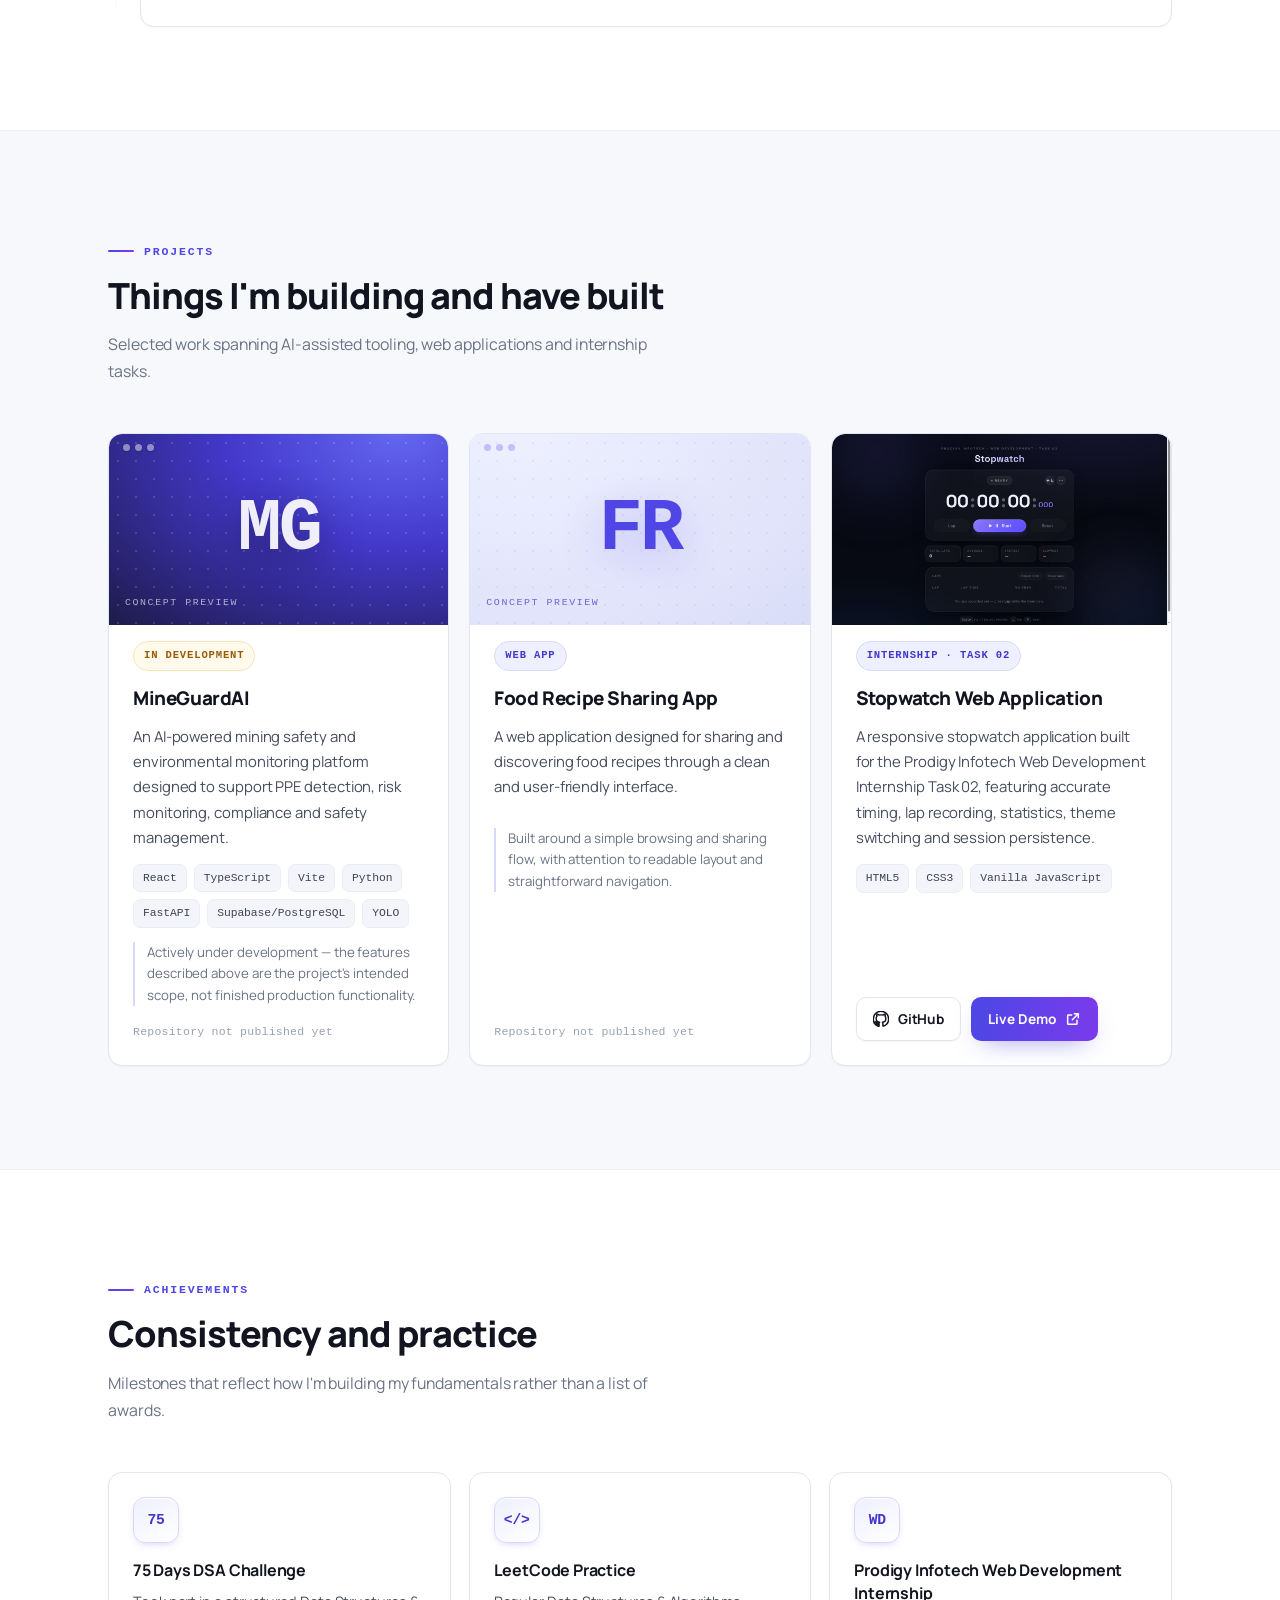
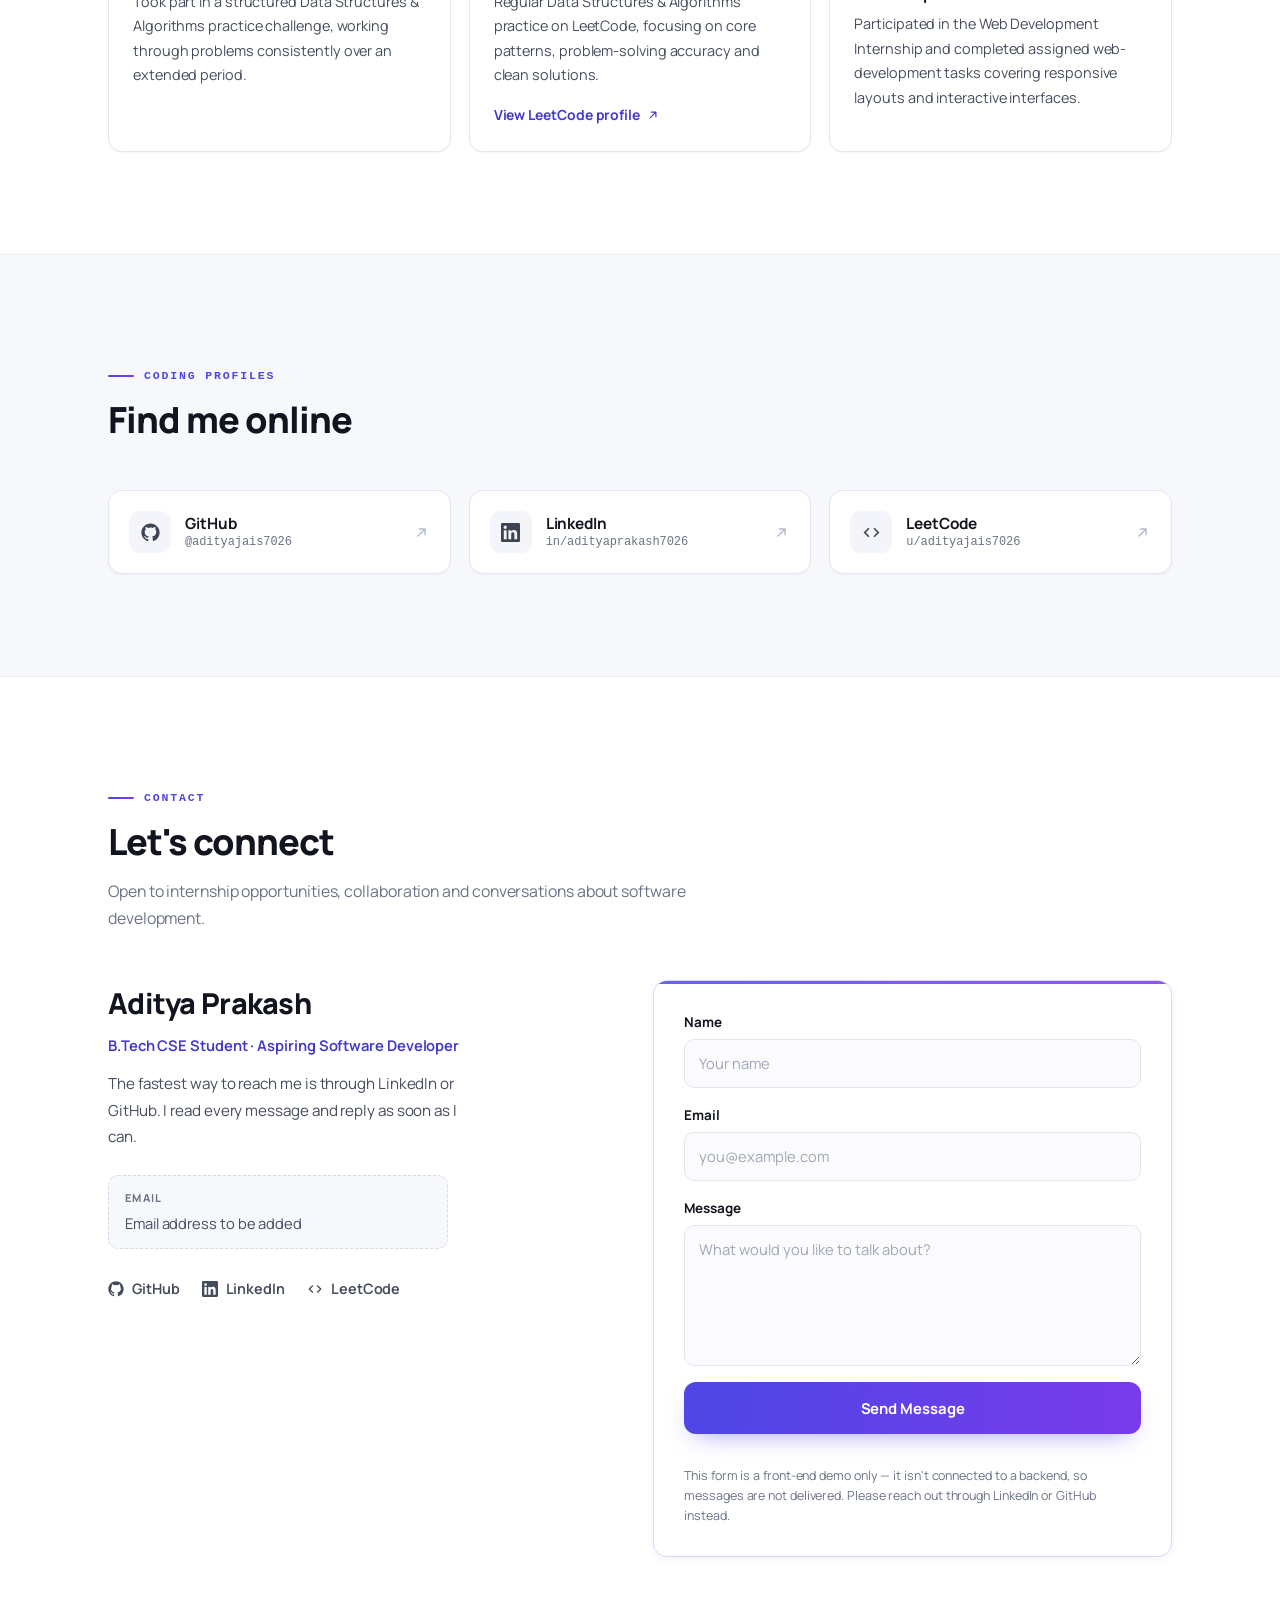
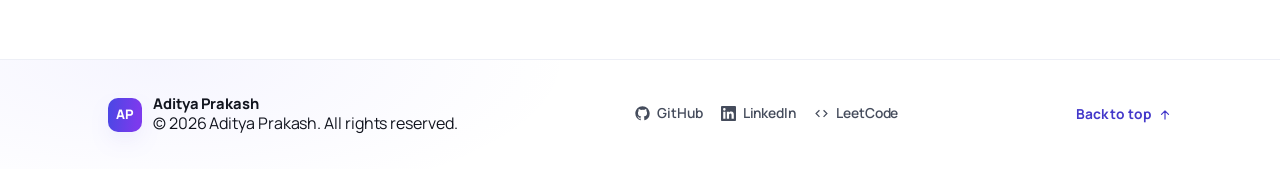
==== commit d5bdc05d: "feat: integrate Supabase admin dashboard and dynamic portfolio" ====
--- a/index.html
+++ b/index.html
@@ -106,6 +106,14 @@
               </svg>
             </a>
             <a class="btn btn-ghost" href="#about">About Me</a>
+            <a
+              class="btn btn-ghost"
+              id="hero-resume"
+              href="#"
+              target="_blank"
+              rel="noopener noreferrer"
+              hidden
+            >Résumé</a>
           </div>
 
           <ul class="social-pills" aria-label="Coding profiles">
@@ -779,5 +787,7 @@
   </footer>
 
   <script src="script.js" defer></script>
+  <script src="config.js" defer></script>
+  <script src="app-data.js?v=20261110" defer></script>
 </body>
 </html>
--- a/style.css
+++ b/style.css
@@ -1788,6 +1788,44 @@
   will-change: auto;
 }
 
+/* --------------------------- Dynamic content ----------------------------- */
+/* Neutral concept panel for database projects without a screenshot. */
+.project-preview--db {
+  background: radial-gradient(130% 150% at 20% 0%, #eef0ff 0%, #e3e6fb 55%, #d8dbf7 100%);
+}
+
+.project-preview--db .preview-letter {
+  font-size: clamp(3rem, 8vw, 4.6rem);
+  color: var(--accent);
+  text-shadow: 0 12px 40px rgba(79, 70, 229, 0.25);
+}
+
+.project-preview--db .preview-chrome i {
+  background: rgba(79, 70, 229, 0.28);
+}
+
+.project-preview--db::after {
+  background-image: radial-gradient(rgba(79, 70, 229, 0.18) 1px, transparent 1.2px);
+  opacity: 0.4;
+}
+
+.project-preview--db .preview-scanline {
+  color: var(--accent-dark);
+}
+
+/* Quiet, on-brand empty state used until the dashboard publishes content. */
+.db-empty {
+  grid-column: 1 / -1;
+  margin: 0;
+  padding: 18px 20px;
+  border: 1px dashed var(--line);
+  border-radius: var(--radius);
+  background: var(--bg-alt);
+  color: var(--muted);
+  font-size: 0.88rem;
+  list-style: none;
+}
+
 /* ------------------------------- Responsive ----------------------------- */
 @media (max-width: 1024px) {
   .container {
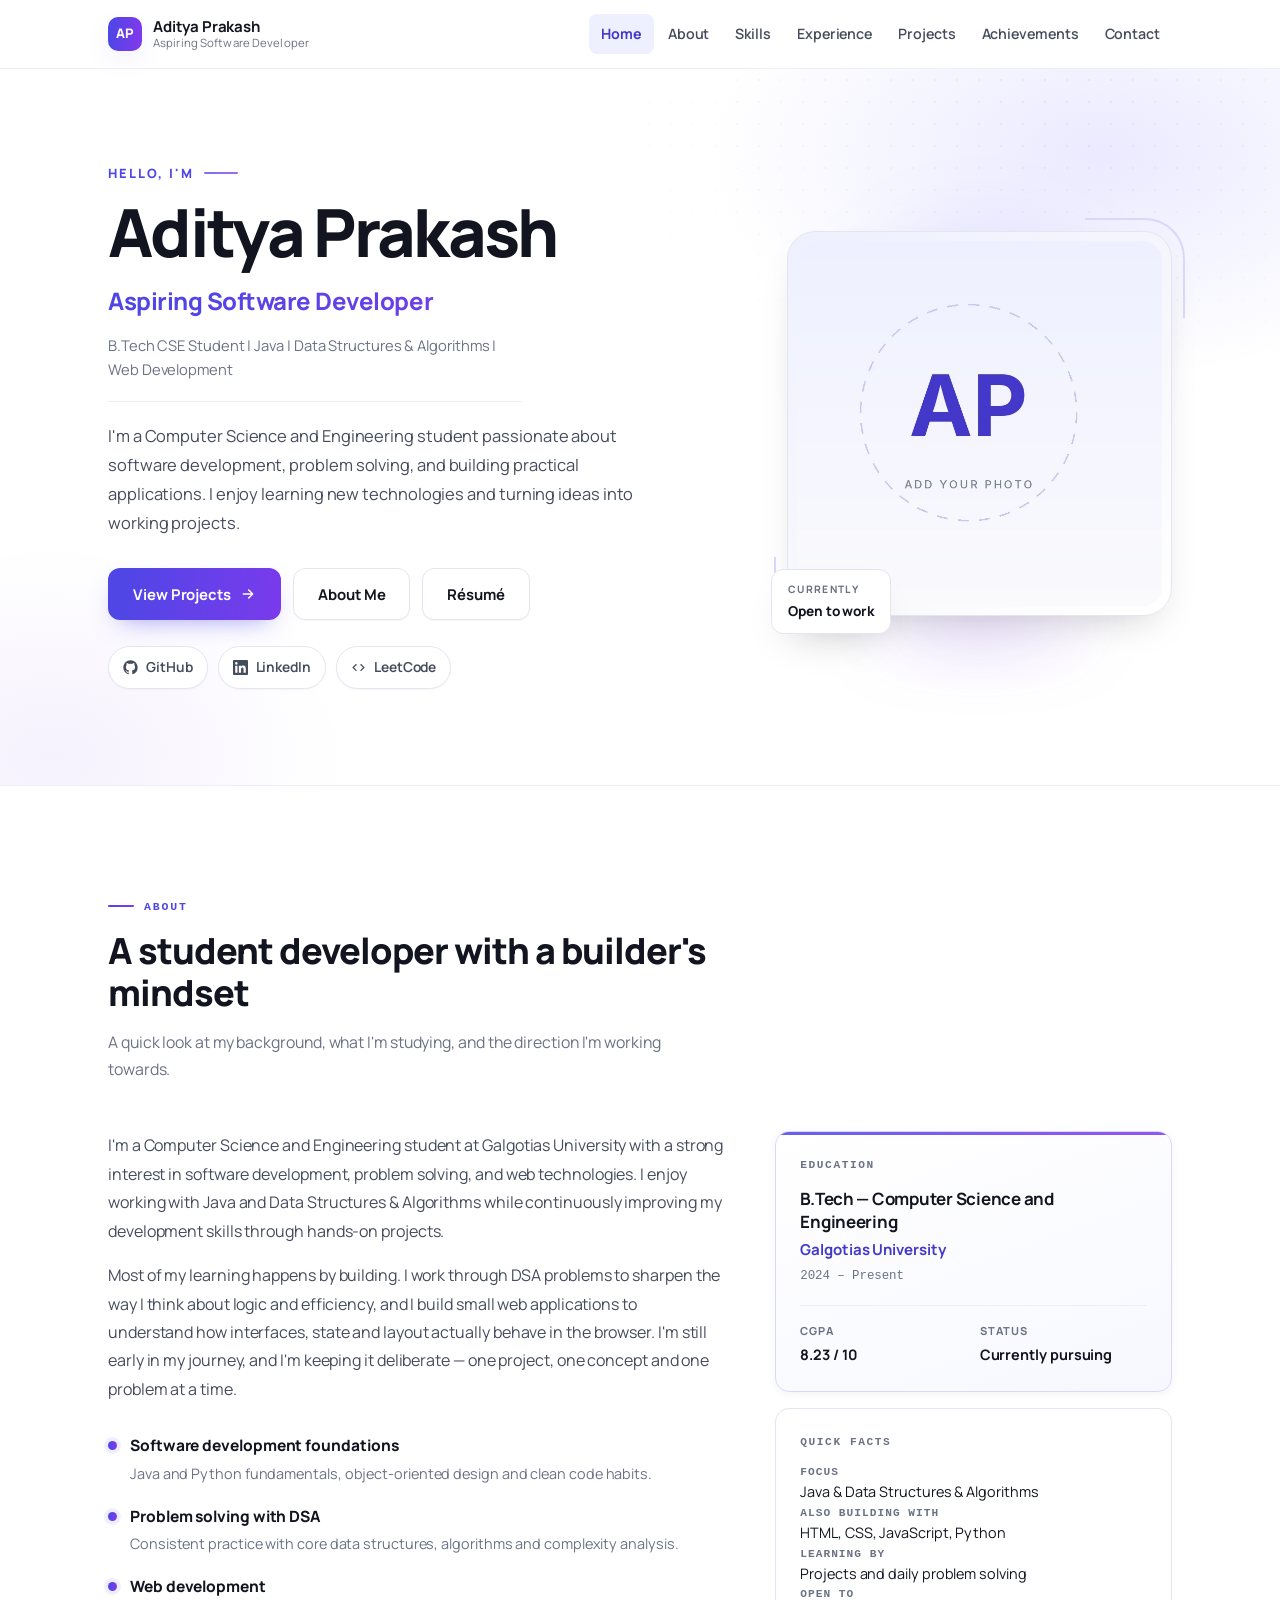
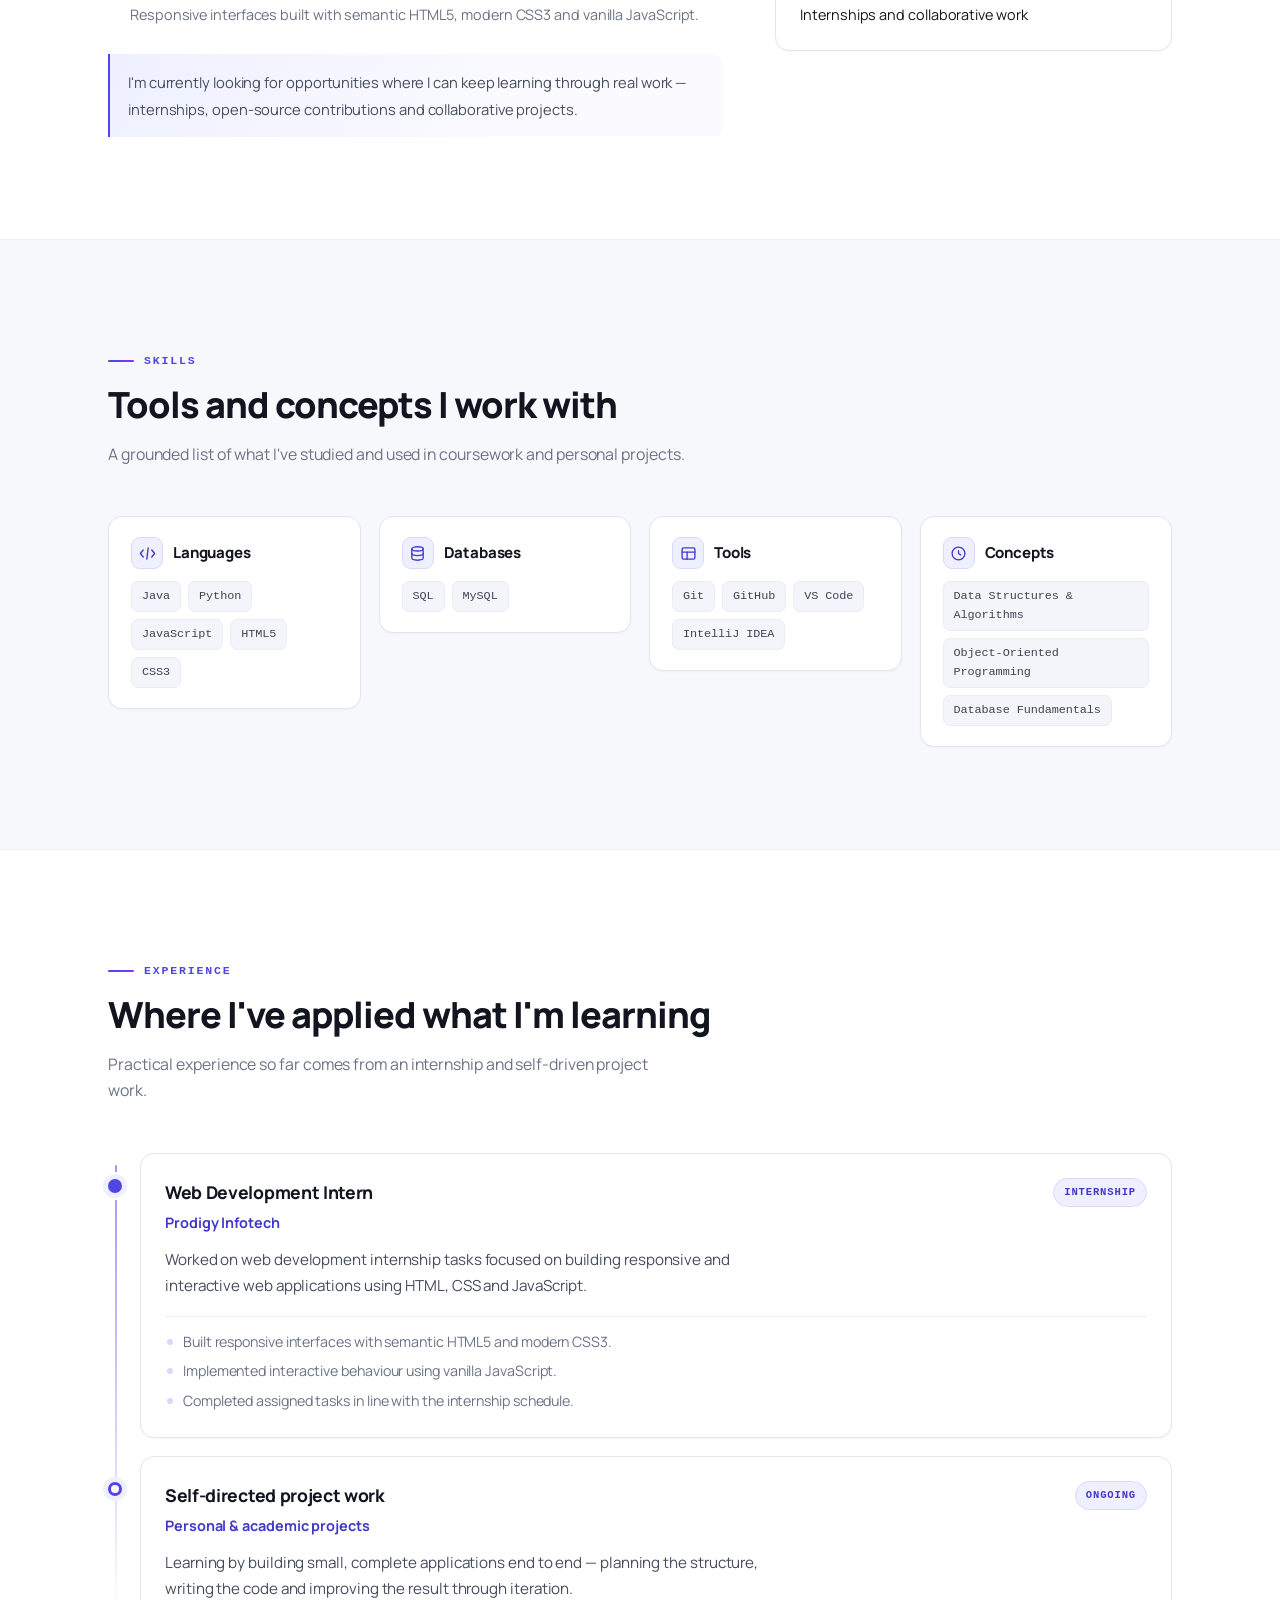
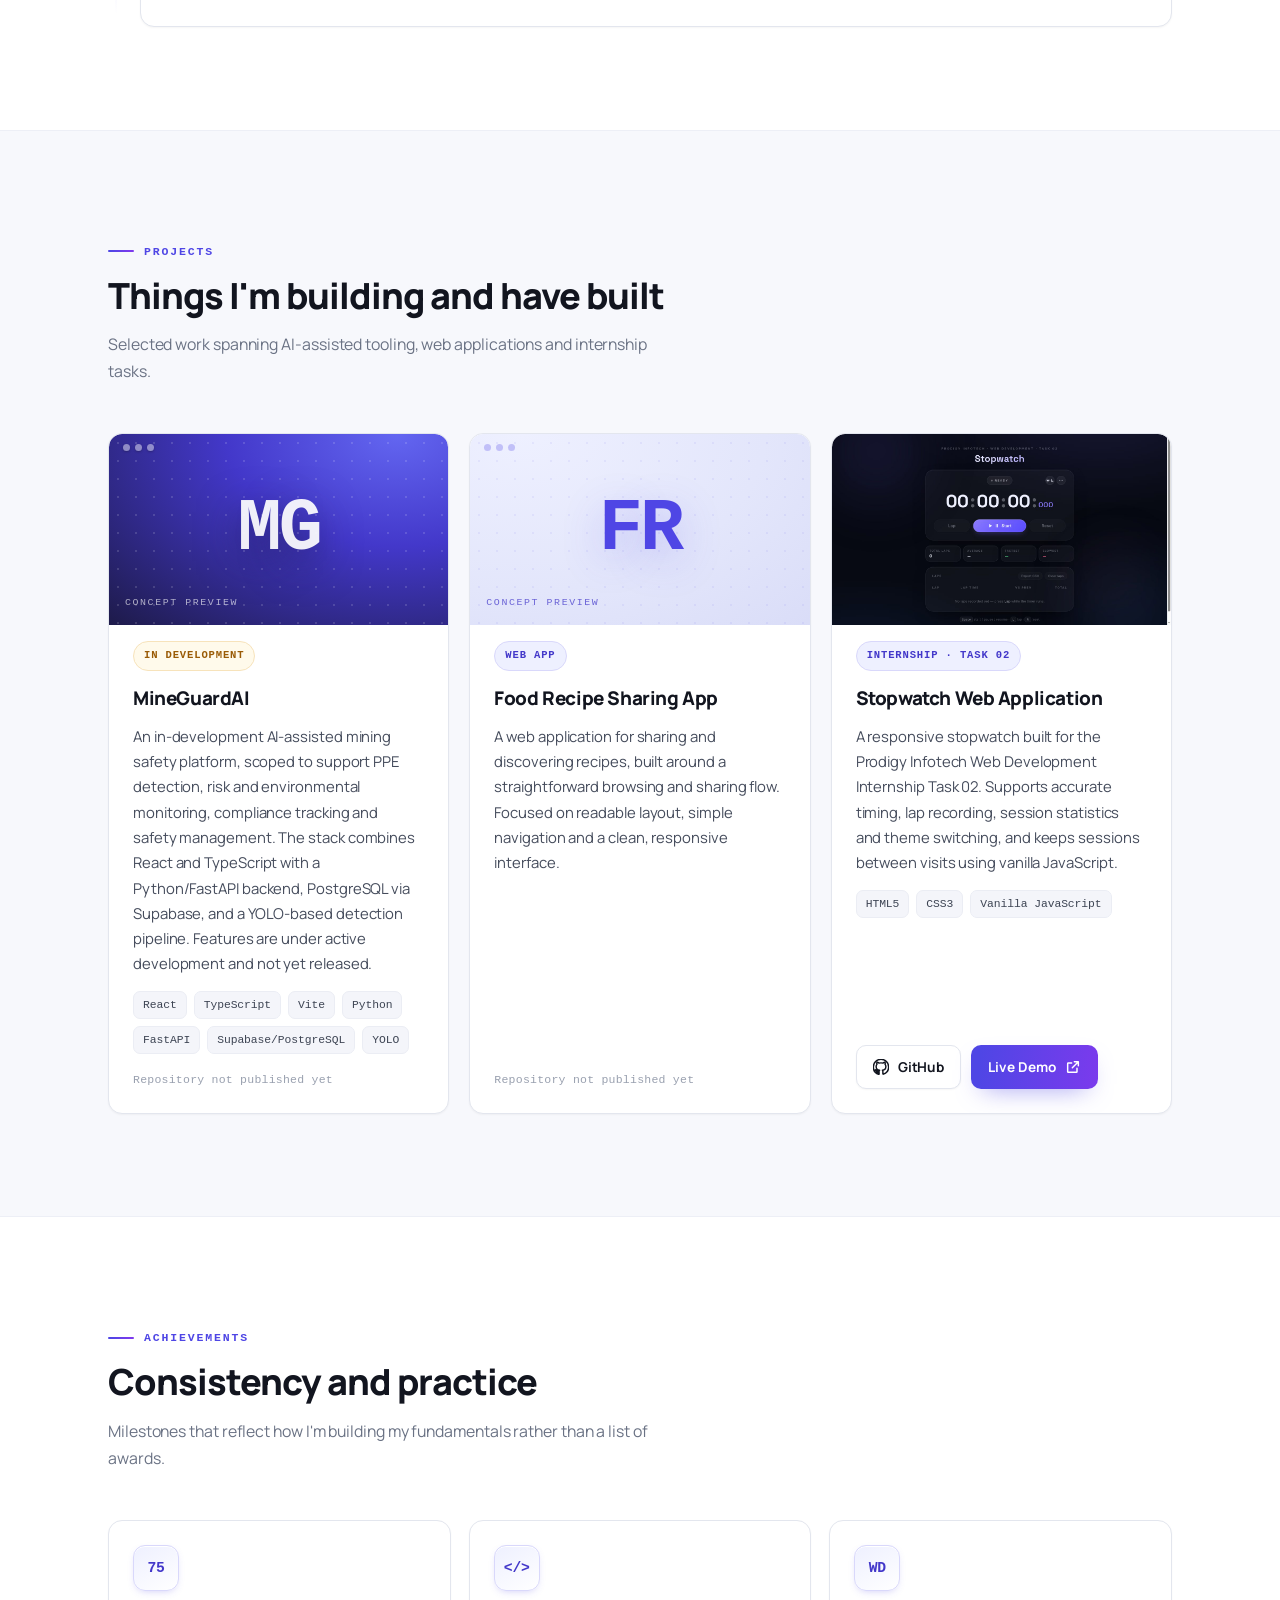
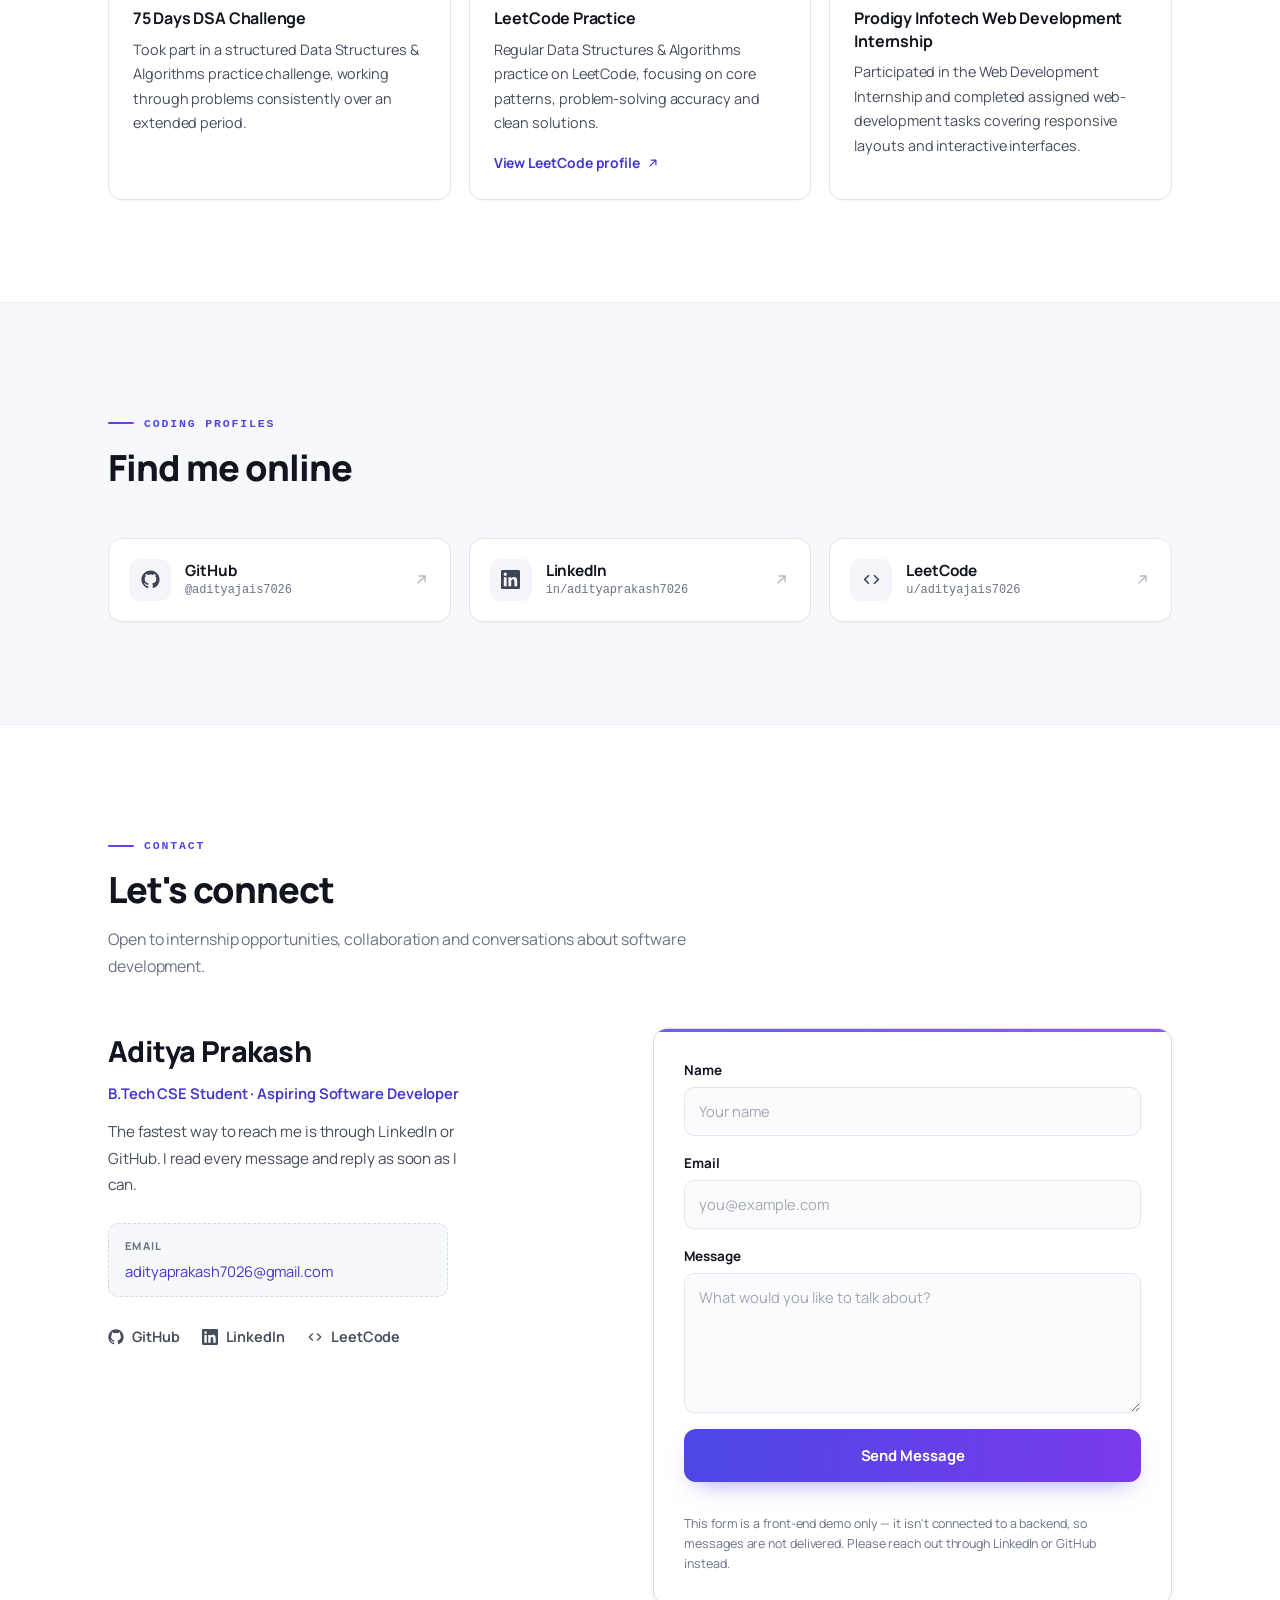
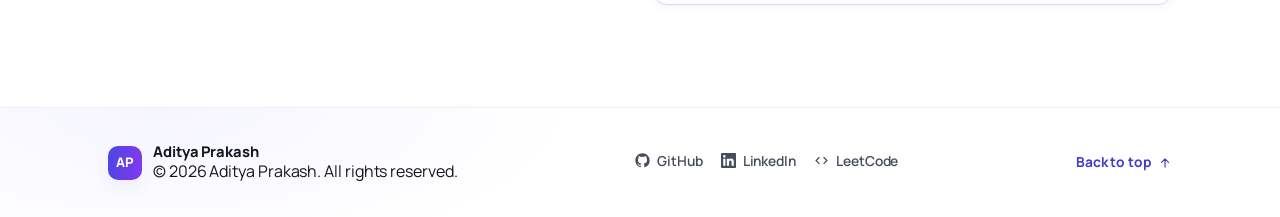
==== commit 556a20b1: "fix: finalize portfolio content and project previews 🤖 Generated with Codebuff Co-Authored-By: Codeb" ====
--- a/index.html
+++ b/index.html
@@ -178,7 +178,7 @@
           </div>
           <div class="hero-badge">
             <span class="hero-badge-label">Currently</span>
-            <span class="hero-badge-value">B.Tech CSE Student</span>
+            <span class="hero-badge-value">Open to work</span>
           </div>
         </div>
       </div>
@@ -300,49 +300,49 @@
             <h3 class="skill-title">
               <span class="skill-icon" aria-hidden="true">
                 <svg viewBox="0 0 24 24"><path d="m6 17-4-5 4-5" /><path d="m18 7 4 5-4 5" /><path d="M13 4 11 20" /></svg>
-              </span>Programming</h3>
+              </span>Languages</h3>
             <ul class="chip-list">
               <li class="chip">Java</li>
               <li class="chip">Python</li>
+              <li class="chip">JavaScript</li>
+              <li class="chip">HTML5</li>
+              <li class="chip">CSS3</li>
             </ul>
           </article>
 
           <article class="card skill-card" data-reveal>
             <h3 class="skill-title">
               <span class="skill-icon" aria-hidden="true">
-                <svg viewBox="0 0 24 24"><path d="m12 2 9 5-9 5-9-5 9-5Z" /><path d="m3 12 9 5 9-5" /><path d="m3 17 9 5 9-5" /></svg>
-              </span>Computer Science</h3>
+                <svg viewBox="0 0 24 24"><ellipse cx="12" cy="5.5" rx="8" ry="3" /><path d="M4 5.5V12c0 1.66 3.58 3 8 3s8-1.34 8-3V5.5" /><path d="M4 12v6.5c0 1.66 3.58 3 8 3s8-1.34 8-3V12" /></svg>
+              </span>Databases</h3>
+            <ul class="chip-list">
+              <li class="chip">SQL</li>
+              <li class="chip">MySQL</li>
+            </ul>
+          </article>
+
+          <article class="card skill-card" data-reveal>
+            <h3 class="skill-title">
+              <span class="skill-icon" aria-hidden="true">
+                <svg viewBox="0 0 24 24"><rect x="3" y="4" width="18" height="16" rx="2" /><path d="M3 10h18" /><path d="M10 10v10" /></svg>
+              </span>Tools</h3>
+            <ul class="chip-list">
+              <li class="chip">Git</li>
+              <li class="chip">GitHub</li>
+              <li class="chip">VS Code</li>
+              <li class="chip">IntelliJ IDEA</li>
+            </ul>
+          </article>
+
+          <article class="card skill-card" data-reveal>
+            <h3 class="skill-title">
+              <span class="skill-icon" aria-hidden="true">
+                <svg viewBox="0 0 24 24"><circle cx="12" cy="12" r="9" /><path d="M12 8v4l3 2" /></svg>
+              </span>Concepts</h3>
             <ul class="chip-list">
               <li class="chip">Data Structures &amp; Algorithms</li>
               <li class="chip">Object-Oriented Programming</li>
               <li class="chip">Database Fundamentals</li>
-            </ul>
-          </article>
-
-          <article class="card skill-card" data-reveal>
-            <h3 class="skill-title">
-              <span class="skill-icon" aria-hidden="true">
-                <svg viewBox="0 0 24 24"><rect x="3" y="4" width="18" height="16" rx="2" /><path d="M3 10h18" /><path d="M10 10v10" /></svg>
-              </span>Web Development</h3>
-            <ul class="chip-list">
-              <li class="chip">HTML5</li>
-              <li class="chip">CSS3</li>
-              <li class="chip">JavaScript</li>
-            </ul>
-          </article>
-
-          <article class="card skill-card" data-reveal>
-            <h3 class="skill-title">
-              <span class="skill-icon" aria-hidden="true">
-                <svg viewBox="0 0 24 24"><ellipse cx="12" cy="5.5" rx="8" ry="3" /><path d="M4 5.5V12c0 1.66 3.58 3 8 3s8-1.34 8-3V5.5" /><path d="M4 12v6.5c0 1.66 3.58 3 8 3s8-1.34 8-3V12" /></svg>
-              </span>Database &amp; Tools</h3>
-            <ul class="chip-list">
-              <li class="chip">SQL</li>
-              <li class="chip">MySQL</li>
-              <li class="chip">Git</li>
-              <li class="chip">GitHub</li>
-              <li class="chip">VS Code</li>
-              <li class="chip">IntelliJ IDEA</li>
             </ul>
           </article>
         </div>
@@ -418,12 +418,14 @@
               <span class="preview-scanline">Concept preview</span>
             </div>
             <div class="project-top">
-              <span class="pill pill-status">In development</span>
+              <span class="pill pill-status">In Development</span>
             </div>
             <h3 class="project-title">MineGuardAI</h3>
             <p class="project-desc">
-              An AI-powered mining safety and environmental monitoring platform designed to support
-              PPE detection, risk monitoring, compliance and safety management.
+              An in-development AI-assisted mining safety platform, scoped to support PPE detection, risk
+              and environmental monitoring, compliance tracking and safety management. The stack combines
+              React and TypeScript with a Python/FastAPI backend, PostgreSQL via Supabase, and a YOLO-based
+              detection pipeline. Features are under active development and not yet released.
             </p>
             <ul class="chip-list chip-list-sm" aria-label="Technologies">
               <li class="chip">React</li>
@@ -434,10 +436,6 @@
               <li class="chip">Supabase/PostgreSQL</li>
               <li class="chip">YOLO</li>
             </ul>
-            <p class="project-note">
-              Actively under development — the features described above are the project's intended
-              scope, not finished production functionality.
-            </p>
             <div class="project-actions">
               <span class="link-muted">Repository not published yet</span>
             </div>
@@ -454,12 +452,9 @@
             </div>
             <h3 class="project-title">Food Recipe Sharing App</h3>
             <p class="project-desc">
-              A web application designed for sharing and discovering food recipes through a clean and
-              user-friendly interface.
-            </p>
-            <p class="project-note">
-              Built around a simple browsing and sharing flow, with attention to readable layout and
-              straightforward navigation.
+              A web application for sharing and discovering recipes, built around a straightforward
+              browsing and sharing flow. Focused on readable layout, simple navigation and a clean,
+              responsive interface.
             </p>
             <div class="project-actions">
               <span class="link-muted">Repository not published yet</span>
@@ -481,9 +476,9 @@
             </div>
             <h3 class="project-title">Stopwatch Web Application</h3>
             <p class="project-desc">
-              A responsive stopwatch application built for the Prodigy Infotech Web Development
-              Internship Task 02, featuring accurate timing, lap recording, statistics, theme
-              switching and session persistence.
+              A responsive stopwatch built for the Prodigy Infotech Web Development Internship Task 02.
+              Supports accurate timing, lap recording, session statistics and theme switching, and keeps
+              sessions between visits using vanilla JavaScript.
             </p>
             <ul class="chip-list chip-list-sm" aria-label="Technologies">
               <li class="chip">HTML5</li>
@@ -675,7 +670,9 @@
 
             <p class="contact-email">
               <span class="contact-email-label">Email</span>
-              <span class="contact-email-value">Email address to be added</span>
+              <span class="contact-email-value"
+                ><a href="mailto:adityaprakash7026@gmail.com">adityaprakash7026@gmail.com</a></span
+              >
             </p>
 
             <ul class="contact-links">
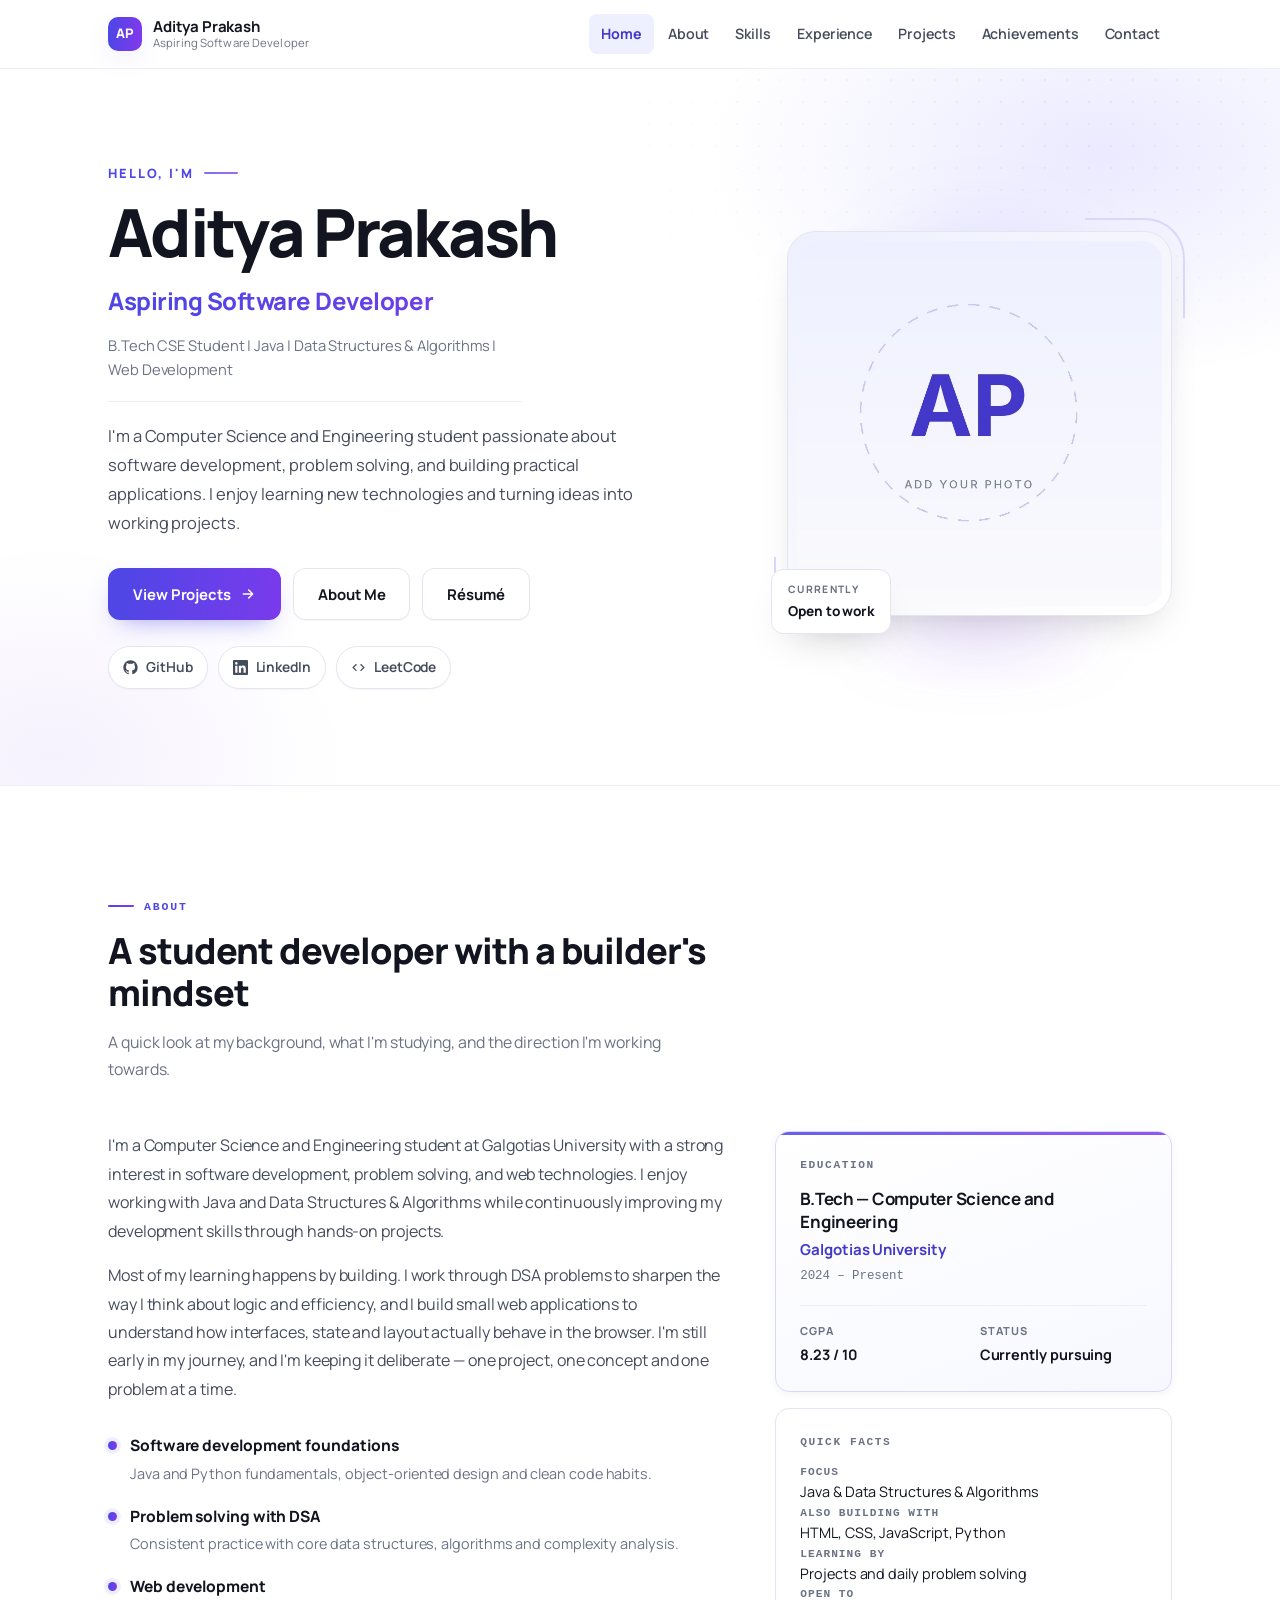
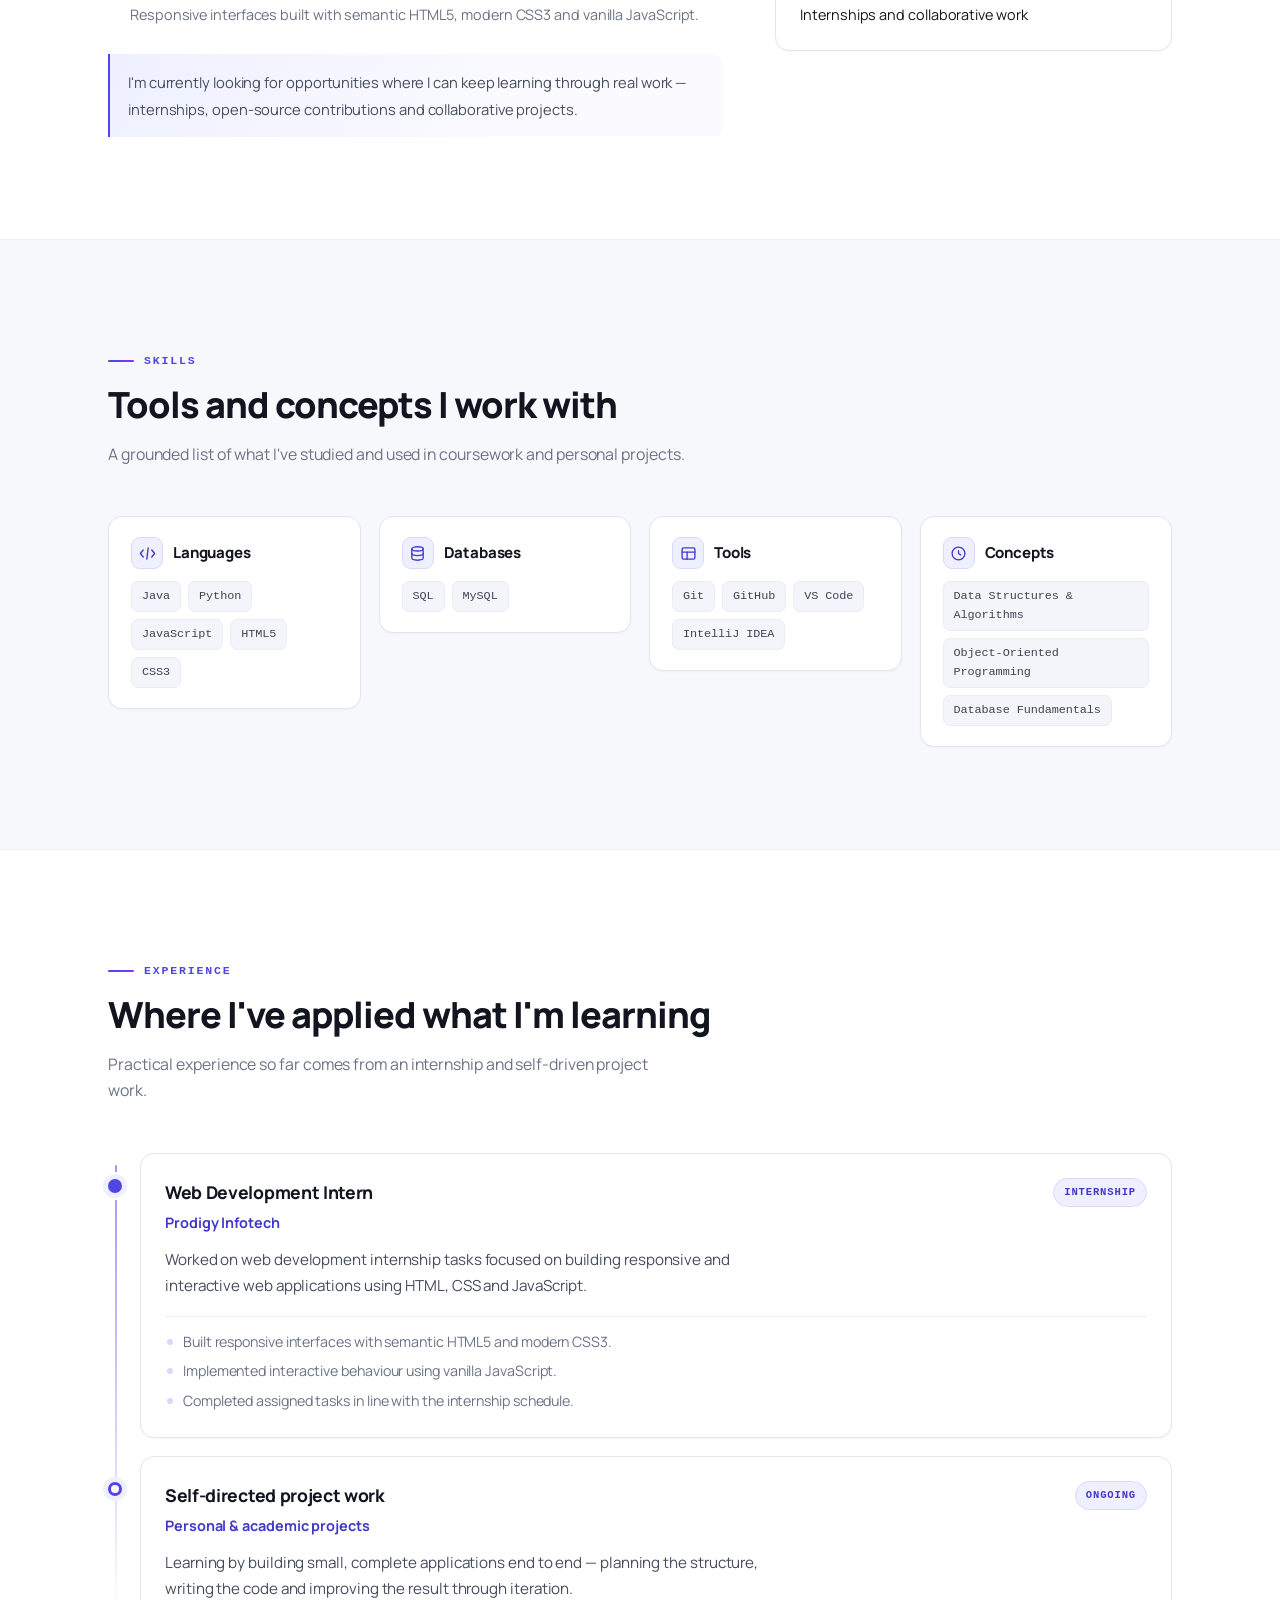
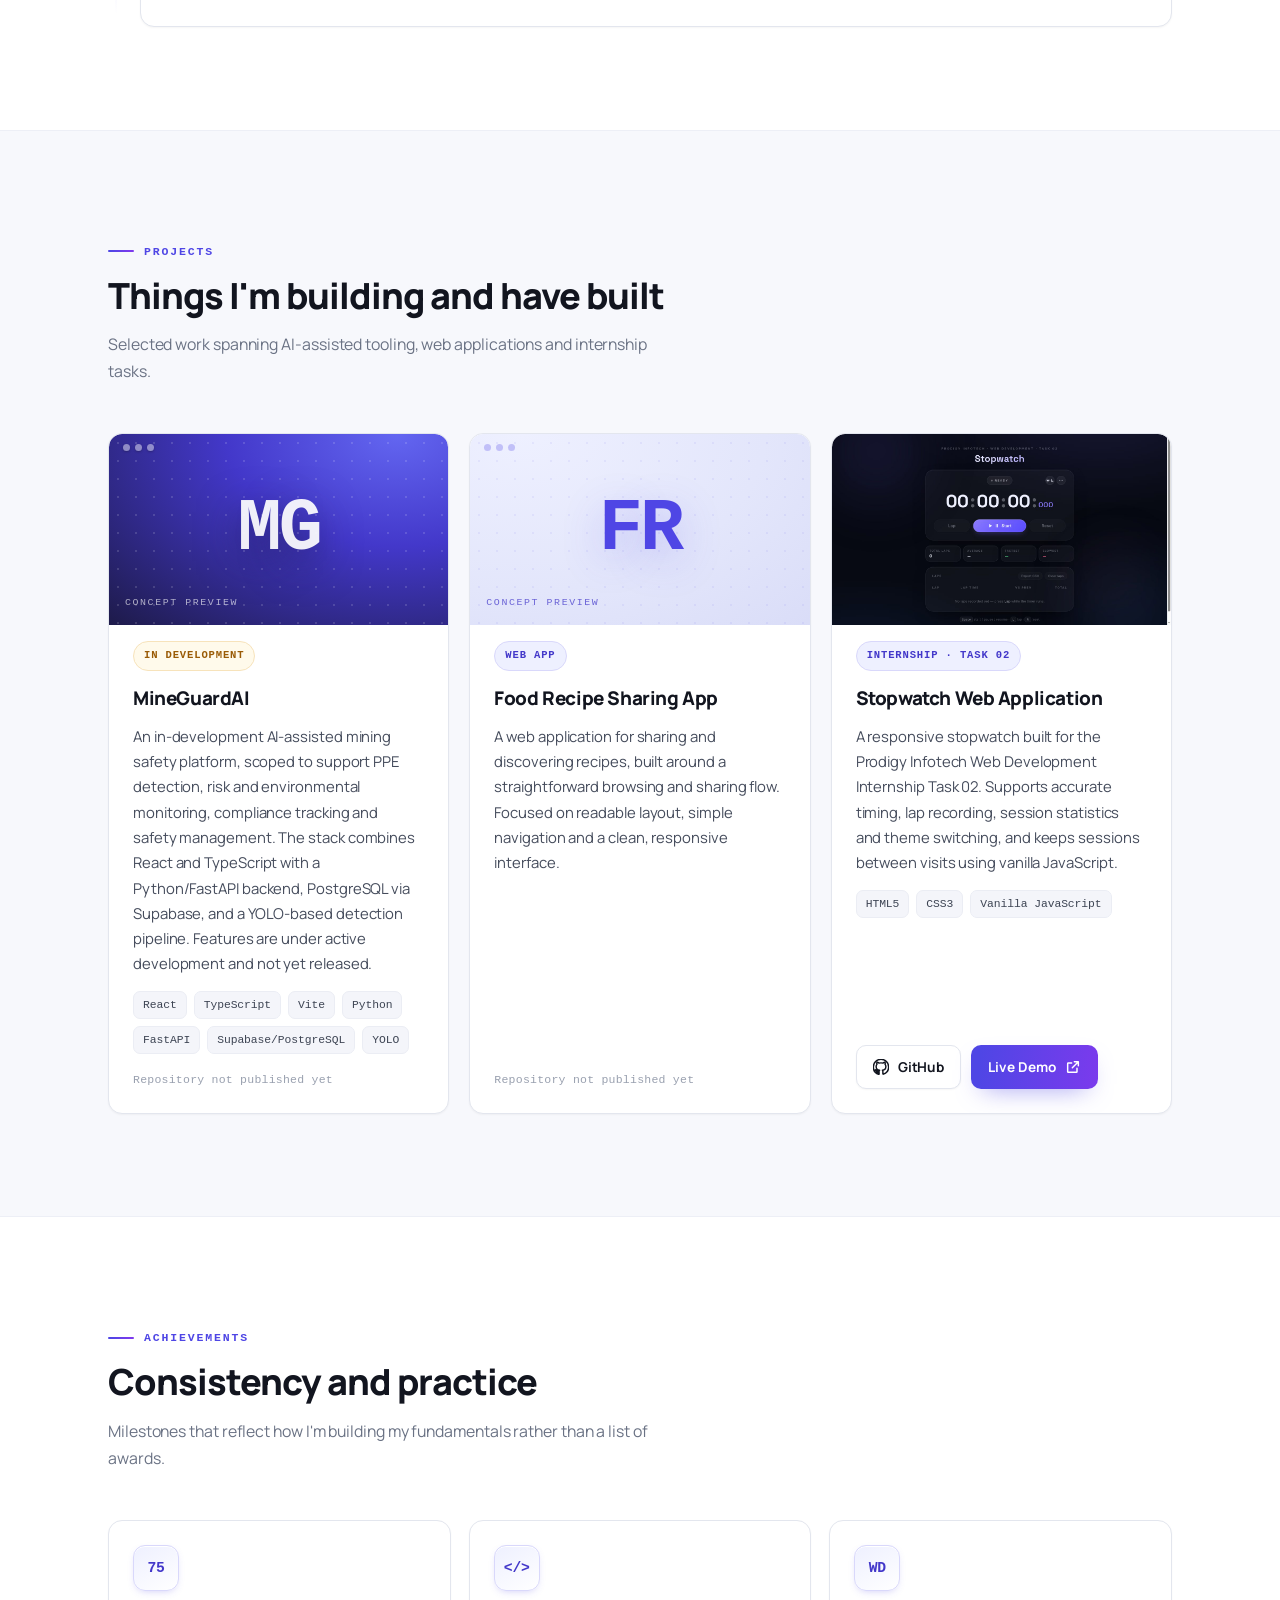
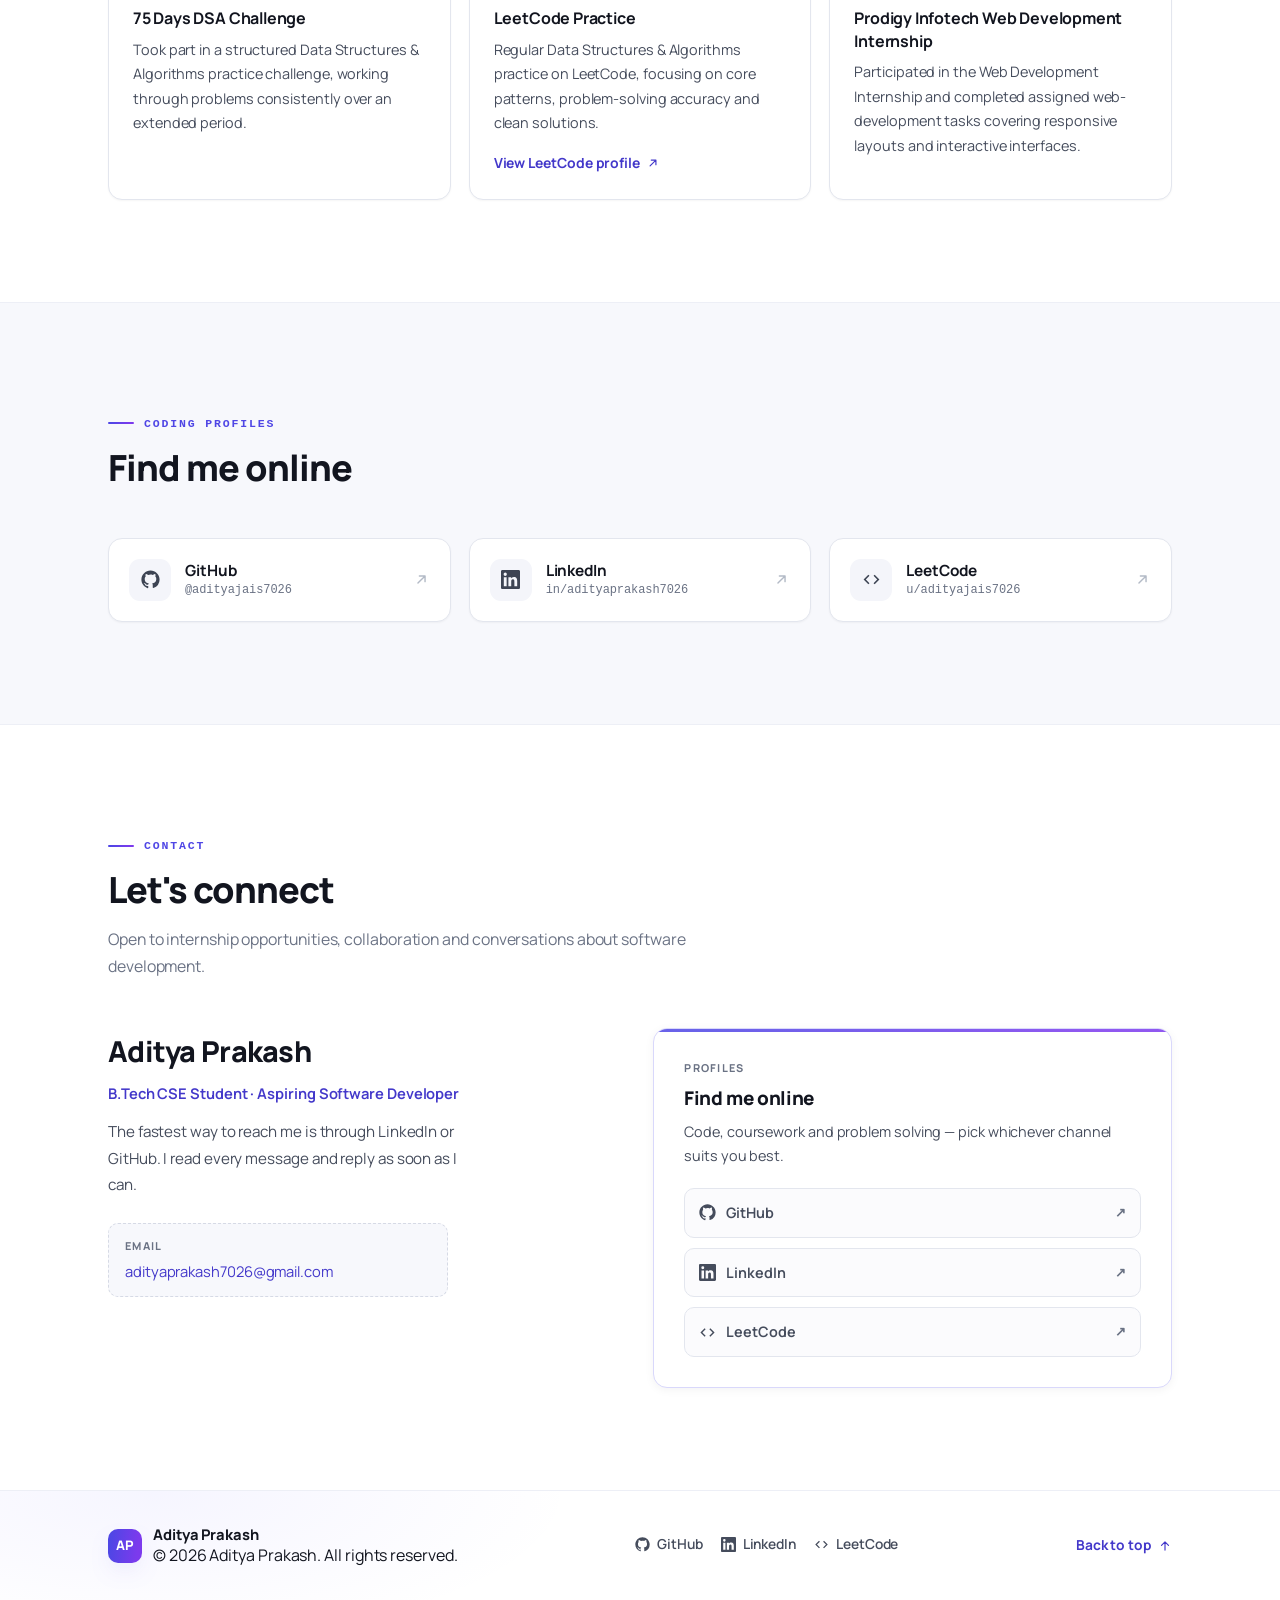
==== commit 559798a8: "fix: replace non-functional contact form with social links The form could not deliver anything on a " ====
--- a/index.html
+++ b/index.html
@@ -39,7 +39,7 @@
     rel="stylesheet"
     href="https://fonts.googleapis.com/css2?family=Manrope:wght@400;500;600;700;800&display=swap"
   />
-  <link rel="stylesheet" href="style.css" />
+  <link rel="stylesheet" href="style.css?v=20261111" />
 </head>
 <body>
   <a class="skip-link" href="#main">Skip to main content</a>
@@ -674,6 +674,14 @@
                 ><a href="mailto:adityaprakash7026@gmail.com">adityaprakash7026@gmail.com</a></span
               >
             </p>
+          </div>
+
+          <div class="card contact-card" data-reveal>
+            <p class="contact-card-label">Profiles</p>
+            <h3 class="contact-card-title">Find me online</h3>
+            <p class="contact-card-lead">
+              Code, coursework and problem solving — pick whichever channel suits you best.
+            </p>
 
             <ul class="contact-links">
               <li>
@@ -706,34 +714,6 @@
               </li>
             </ul>
           </div>
-
-          <form class="card contact-form" id="contact-form" data-reveal novalidate>
-            <div class="field">
-              <label for="name">Name</label>
-              <input id="name" name="name" type="text" autocomplete="name" placeholder="Your name" required />
-            </div>
-            <div class="field">
-              <label for="email">Email</label>
-              <input
-                id="email"
-                name="email"
-                type="email"
-                autocomplete="email"
-                placeholder="you@example.com"
-                required
-              />
-            </div>
-            <div class="field">
-              <label for="message">Message</label>
-              <textarea id="message" name="message" rows="5" placeholder="What would you like to talk about?" required></textarea>
-            </div>
-            <button class="btn btn-primary btn-block" type="submit">Send Message</button>
-            <p class="form-status" id="form-status" role="status" aria-live="polite"></p>
-            <p class="form-note">
-              This form is a front-end demo only — it isn't connected to a backend, so messages are not
-              delivered. Please reach out through LinkedIn or GitHub instead.
-            </p>
-          </form>
         </div>
       </div>
     </section>
@@ -785,6 +765,6 @@
 
   <script src="script.js" defer></script>
   <script src="config.js" defer></script>
-  <script src="app-data.js?v=20261110" defer></script>
+  <script src="app-data.js?v=20261111" defer></script>
 </body>
 </html>
--- a/style.css
+++ b/style.css
@@ -107,9 +107,7 @@
   height: 1em;
 }
 
-button,
-input,
-textarea {
+button {
   font: inherit;
   color: inherit;
 }
@@ -1524,45 +1522,67 @@
 }
 
 .contact-links {
+  display: grid;
+  gap: 10px;
+  margin-top: 20px;
+}
+
+.contact-links li {
+  min-width: 0;
+}
+
+.contact-links a {
   display: flex;
-  flex-wrap: wrap;
-  gap: 8px 22px;
-  margin-top: 24px;
-}
-
-.contact-links a {
-  display: inline-flex;
   align-items: center;
-  gap: 8px;
-  padding: 4px 0;
+  gap: 10px;
+  padding: 12px 14px;
+  border: 1px solid var(--line);
+  border-radius: 10px;
+  background: #fbfbfd;
   font-size: 0.9rem;
   font-weight: 650;
   color: var(--ink-soft);
-  transition: color 0.18s ease;
+  transition: color 0.18s ease, border-color 0.18s ease, background-color 0.18s ease,
+    box-shadow 0.18s ease;
 }
 
 .contact-links a svg {
-  width: 16px;
-  height: 16px;
+  width: 17px;
+  height: 17px;
+  flex: none;
   fill: currentColor;
 }
 
-.contact-links a:hover {
+.contact-links a::after {
+  content: "↗";
+  margin-left: auto;
+  font-size: 0.92em;
+  color: var(--muted);
+  transition: color 0.18s ease, transform 0.18s ease;
+}
+
+.contact-links a:hover,
+.contact-links a:focus-visible {
   color: var(--accent-dark);
-  text-decoration: underline;
-  text-underline-offset: 4px;
-}
-
-.contact-form {
-  display: grid;
-  gap: 16px;
+  border-color: var(--accent-line);
+  background: #fff;
+  box-shadow: var(--shadow-xs);
+}
+
+.contact-links a:hover::after,
+.contact-links a:focus-visible::after {
+  color: var(--accent);
+  transform: translate(1px, -1px);
+}
+
+.contact-card {
   padding: clamp(22px, 3vw, 30px);
   border-color: var(--accent-line);
   box-shadow: var(--shadow-sm);
   overflow: hidden;
 }
 
-.contact-form::before {
+.contact-card::before {
   content: "";
   position: absolute;
   inset: 0 0 auto 0;
@@ -1571,76 +1591,26 @@
   opacity: 0.85;
 }
 
-.field {
-  display: grid;
-  gap: 6px;
-}
-
-.field label {
-  font-size: 0.84rem;
-  font-weight: 700;
-  color: var(--ink);
-  letter-spacing: -0.005em;
-}
-
-.field input,
-.field textarea {
-  width: 100%;
-  padding: 12px 14px;
-  border: 1px solid var(--line);
-  border-radius: 10px;
-  background: #fbfbfd;
-  font-size: 0.92rem;
-  line-height: 1.55;
-  transition: border-color 0.18s ease, box-shadow 0.18s ease, background-color 0.18s ease;
-}
-
-.field textarea {
-  resize: vertical;
-  min-height: 118px;
-}
-
-.field input::placeholder,
-.field textarea::placeholder {
-  color: #a0a7b6;
-}
-
-.field input:focus,
-.field textarea:focus {
-  outline: none;
-  background: #fff;
-  border-color: var(--accent);
-  box-shadow: 0 0 0 3px rgba(79, 70, 229, 0.15);
-}
-
-.field input:user-invalid,
-.field textarea:user-invalid {
-  border-color: #e0968e;
-  box-shadow: 0 0 0 3px rgba(217, 138, 131, 0.12);
-}
-
-.form-status {
-  font-size: 0.86rem;
-  line-height: 1.6;
-  min-height: 0;
-}
-
-.form-status.is-notice {
+.contact-card-label {
+  font-size: 0.68rem;
+  text-transform: uppercase;
+  letter-spacing: 0.12em;
+  font-weight: 750;
+  color: var(--muted);
+}
+
+.contact-card-title {
+  margin-top: 6px;
+  font-size: 1.18rem;
+  font-weight: 800;
+  letter-spacing: -0.02em;
+}
+
+.contact-card-lead {
+  margin-top: 6px;
+  font-size: 0.9rem;
+  line-height: 1.65;
   color: var(--ink-soft);
-  padding: 10px 12px;
-  border-radius: 8px;
-  background: var(--accent-soft);
-  border: 1px solid var(--accent-line);
-}
-
-.form-status.is-error {
-  color: #b42318;
-}
-
-.form-note {
-  font-size: 0.78rem;
-  line-height: 1.6;
-  color: var(--muted);
 }
 
 /* --------------------------------- Footer ------------------------------- */
@@ -2136,7 +2106,6 @@
   .nav-toggle,
   .hero-actions,
   .social-pills,
-  .contact-form,
   .footer-top {
     display: none !important;
   }
